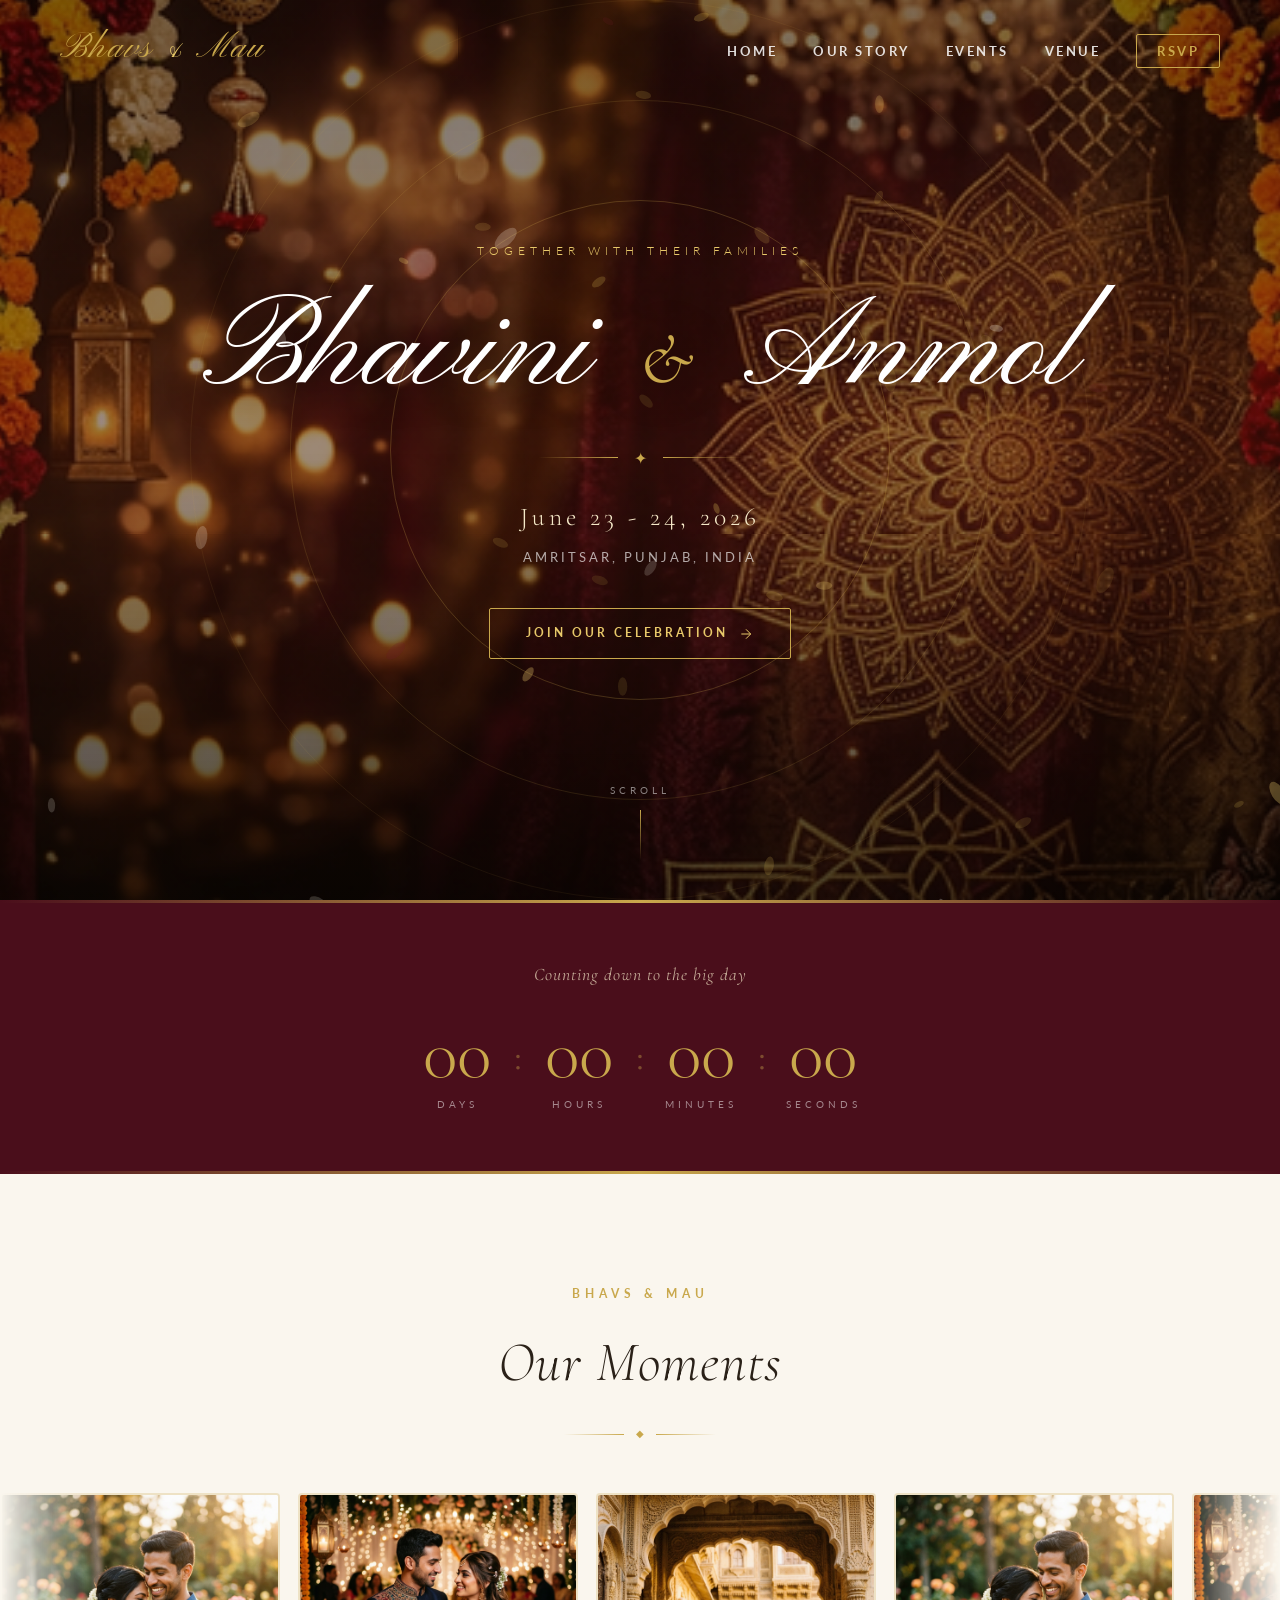
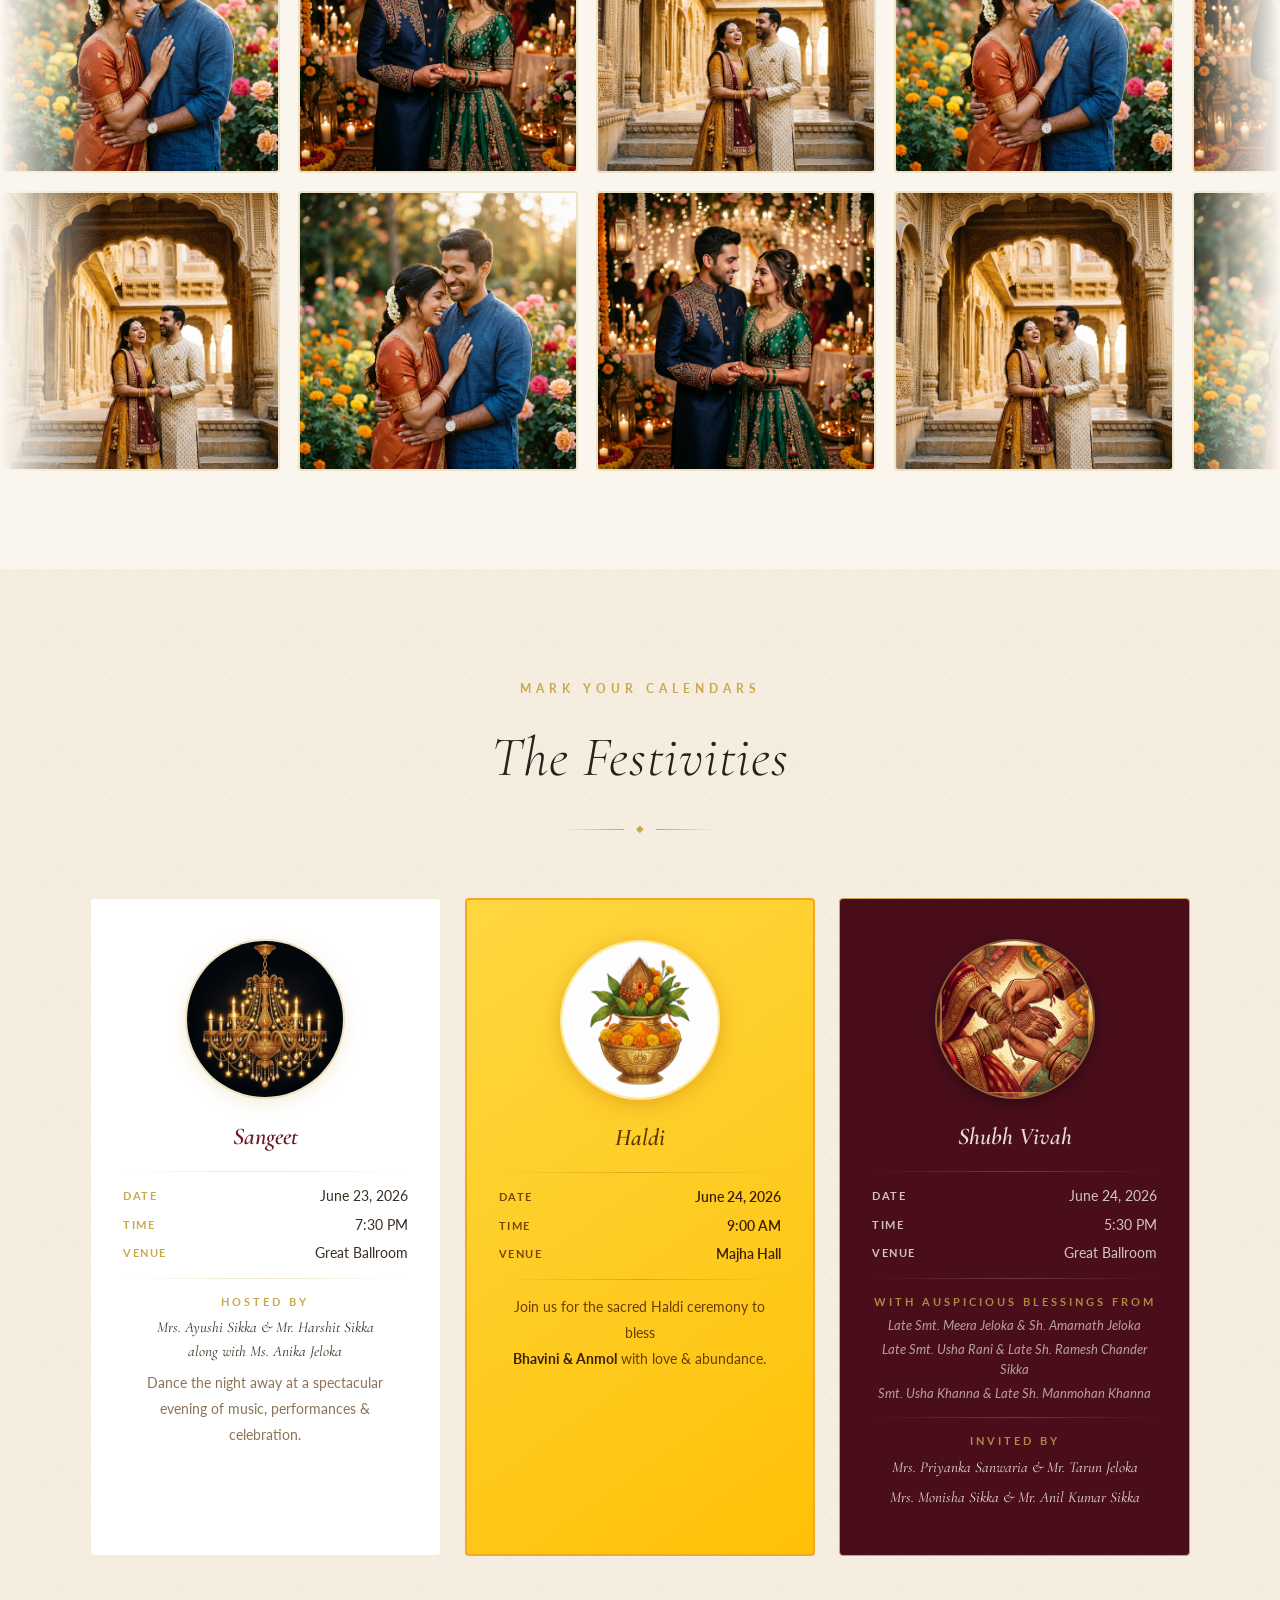
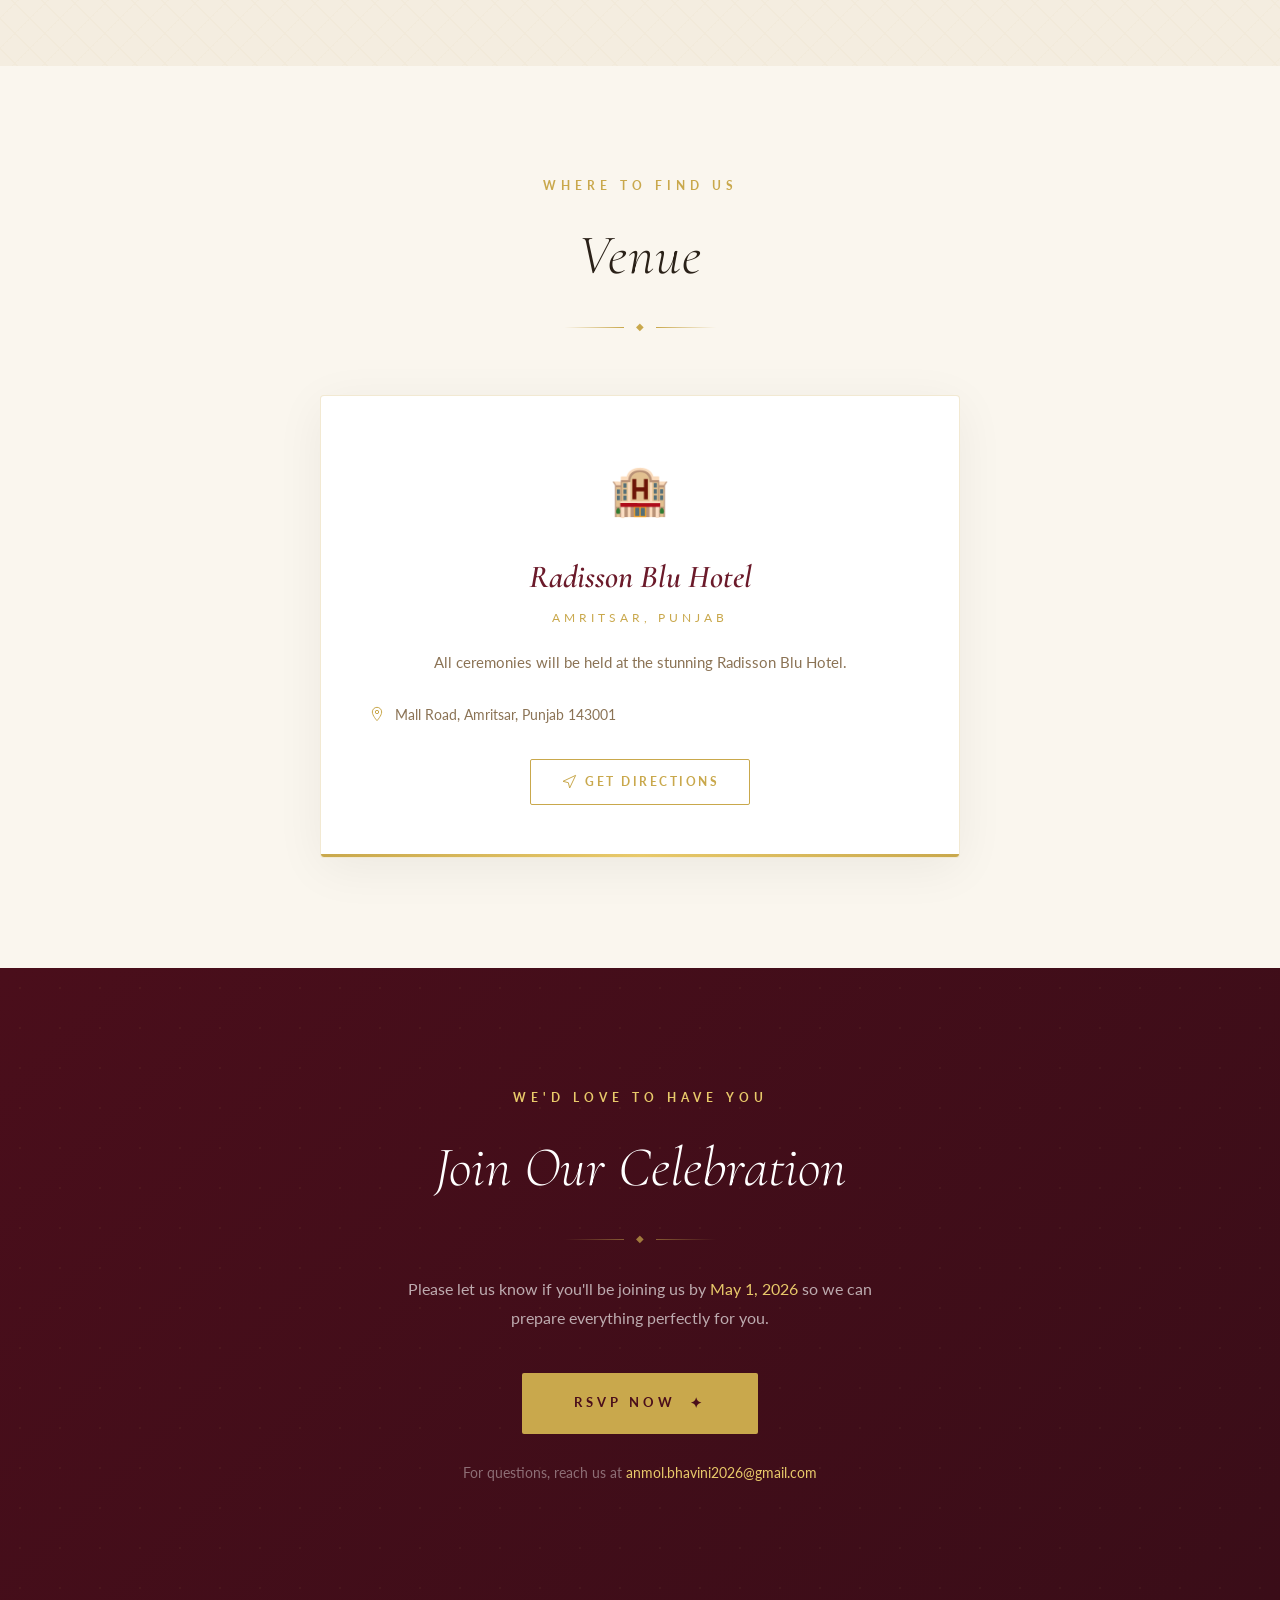
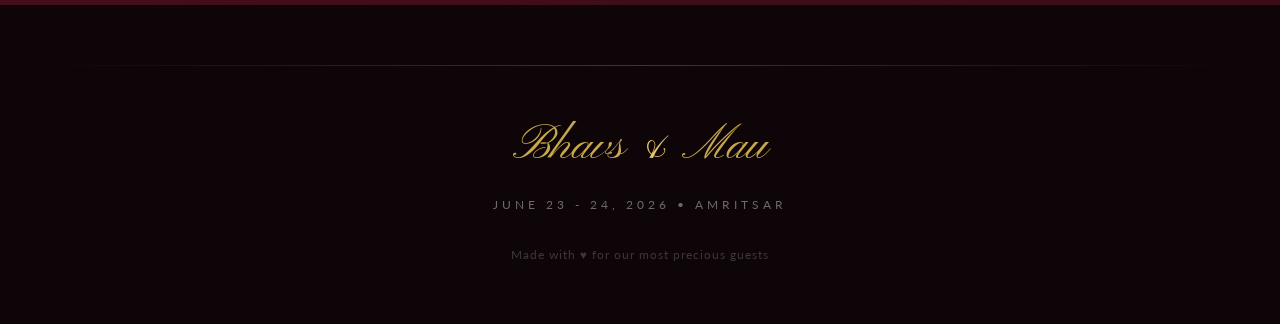
==== index.html @ f23612ed "first commit with festivities cards" ====
<!DOCTYPE html>
<html lang="en">
<head>
    <meta charset="UTF-8">
    <meta name="viewport" content="width=device-width, initial-scale=1.0">
    <title>Bhavini & Anmol — June 2026 | Wedding Invitation</title>
    <meta name="description" content="Join us in celebrating the wedding of Bhavini & Anmol on June 2324, 2026 at the Radisson Blu Hotel, Amritsar.">
    <link rel="preconnect" href="https://fonts.googleapis.com">
    <link rel="preconnect" href="https://fonts.gstatic.com" crossorigin>
    <link href="https://fonts.googleapis.com/css2?family=Cormorant+Garamond:ital,wght@0,300;0,400;0,600;1,300;1,400&family=Lato:wght@300;400;700&family=Pinyon+Script&display=swap" rel="stylesheet">
    <link rel="stylesheet" href="style.css">
</head>
<body>

    <!-- Floating Petals Canvas -->
    <canvas id="petals-canvas"></canvas>

    <!-- Navigation -->
    <nav class="navbar" id="navbar">
        <div class="nav-logo">Bhavs <span class="nav-ampersand">&</span> Mau</div>
        <ul class="nav-links">
            <li><a href="#home" class="nav-link">Home</a></li>
            <li><a href="#story" class="nav-link">Our Story</a></li>
            <li><a href="#events" class="nav-link">Events</a></li>
            <li><a href="#venue" class="nav-link">Venue</a></li>
            <li><a href="#rsvp" class="nav-link nav-rsvp">RSVP</a></li>
        </ul>
        <button class="hamburger" id="hamburger" aria-label="Menu">
            <span></span><span></span><span></span>
        </button>
    </nav>

    <!-- Hero Section -->
    <section id="home" class="hero">
        <div class="hero-parallax-bg" id="heroBg"></div>
        <div class="hero-overlay"></div>

        <!-- Floating Decorative Elements -->
        <div class="deco-ring deco-ring-1"></div>
        <div class="deco-ring deco-ring-2"></div>
        <div class="deco-ring deco-ring-3"></div>

        <div class="hero-content">
            <p class="hero-eyebrow scroll-reveal">Together with their families</p>
            <h1 class="hero-names">
                <span class="name-bride">Bhavini</span>
                <span class="hero-amp">&amp;</span>
                <span class="name-groom">Anmol</span>
            </h1>
            <div class="hero-divider">
                <span class="divider-line"></span>
                <span class="divider-icon">✦</span>
                <span class="divider-line"></span>
            </div>
            <p class="hero-date">June 23 - 24, 2026</p>
            <p class="hero-location">Amritsar, Punjab, India</p>
            <a href="#rsvp" class="hero-cta">
                <span>Join Our Celebration</span>
                <svg viewBox="0 0 24 24" fill="none" stroke="currentColor" stroke-width="1.5"><path d="M5 12h14M12 5l7 7-7 7"/></svg>
            </a>
        </div>

        <div class="hero-scroll-indicator">
            <span>Scroll</span>
            <div class="scroll-line"></div>
        </div>
    </section>

    <!-- Countdown Section -->
    <section id="countdown" class="countdown-section">
        <div class="countdown-container">
            <p class="countdown-label">Counting down to the big day</p>
            <div class="countdown-grid">
                <div class="countdown-item">
                    <span class="countdown-num" id="cd-days">—</span>
                    <span class="countdown-unit">Days</span>
                </div>
                <div class="countdown-sep">:</div>
                <div class="countdown-item">
                    <span class="countdown-num" id="cd-hours">—</span>
                    <span class="countdown-unit">Hours</span>
                </div>
                <div class="countdown-sep">:</div>
                <div class="countdown-item">
                    <span class="countdown-num" id="cd-mins">—</span>
                    <span class="countdown-unit">Minutes</span>
                </div>
                <div class="countdown-sep">:</div>
                <div class="countdown-item">
                    <span class="countdown-num" id="cd-secs">—</span>
                    <span class="countdown-unit">Seconds</span>
                </div>
            </div>
        </div>
    </section>

    <!-- Our Story Section — commented out
    <section id="story" class="story-section">
        ...
    </section>
    -->

    <!-- Photo Gallery Section -->
    <section id="gallery" class="gallery-section">
        <div class="section-header scroll-reveal">
            <p class="section-eyebrow">Bhavs & Mau</p>
            <h2 class="section-title">Our Moments</h2>
            <div class="title-ornament">
                <span class="ornament-line"></span>
                <span class="ornament-diamond">◆</span>
                <span class="ornament-line"></span>
            </div>
        </div>

        <!-- Row 1 — scrolls left -->
        <div class="gallery-strip gallery-strip--left">
            <div class="gallery-track" id="gallery-track-1">
                <div class="gallery-item"><img src="images/gallery/photo1.png" alt="Bhavini and Anmol"></div>
                <div class="gallery-item"><img src="images/gallery/photo2.png" alt="Bhavini and Anmol"></div>
                <div class="gallery-item"><img src="images/gallery/photo3.png" alt="Bhavini and Anmol"></div>
                <div class="gallery-item"><img src="images/gallery/photo1.png" alt="Bhavini and Anmol"></div>
                <div class="gallery-item"><img src="images/gallery/photo2.png" alt="Bhavini and Anmol"></div>
                <div class="gallery-item"><img src="images/gallery/photo3.png" alt="Bhavini and Anmol"></div>
                <!-- duplicated for seamless loop -->
                <div class="gallery-item"><img src="images/gallery/photo1.png" alt="Bhavini and Anmol"></div>
                <div class="gallery-item"><img src="images/gallery/photo2.png" alt="Bhavini and Anmol"></div>
                <div class="gallery-item"><img src="images/gallery/photo3.png" alt="Bhavini and Anmol"></div>
            </div>
        </div>

        <!-- Row 2 — scrolls right -->
        <div class="gallery-strip gallery-strip--right">
            <div class="gallery-track" id="gallery-track-2">
                <div class="gallery-item"><img src="images/gallery/photo3.png" alt="Bhavini and Anmol"></div>
                <div class="gallery-item"><img src="images/gallery/photo1.png" alt="Bhavini and Anmol"></div>
                <div class="gallery-item"><img src="images/gallery/photo2.png" alt="Bhavini and Anmol"></div>
                <div class="gallery-item"><img src="images/gallery/photo3.png" alt="Bhavini and Anmol"></div>
                <div class="gallery-item"><img src="images/gallery/photo1.png" alt="Bhavini and Anmol"></div>
                <div class="gallery-item"><img src="images/gallery/photo2.png" alt="Bhavini and Anmol"></div>
                <!-- duplicated for seamless loop -->
                <div class="gallery-item"><img src="images/gallery/photo3.png" alt="Bhavini and Anmol"></div>
                <div class="gallery-item"><img src="images/gallery/photo1.png" alt="Bhavini and Anmol"></div>
                <div class="gallery-item"><img src="images/gallery/photo2.png" alt="Bhavini and Anmol"></div>
            </div>
        </div>
    </section>

    <!-- Events Section -->
    <section id="events" class="events-section">
        <div class="events-bg-pattern"></div>
        <div class="section-header scroll-reveal">
            <p class="section-eyebrow">Mark Your Calendars</p>
            <h2 class="section-title">The Festivities</h2>
            <div class="title-ornament">
                <span class="ornament-line"></span>
                <span class="ornament-diamond">◆</span>
                <span class="ornament-line"></span>
            </div>
        </div>
        <div class="events-grid">

            <!-- Sangeet -->
            <div class="event-card scroll-reveal" style="--delay: 0s">
                <div class="event-card-header event-card-header--center">
                    <img src="images/icon_sangeet.png" alt="Sangeet" class="event-card-img-icon event-card-img-icon--lg">
                </div>
                <h3 class="event-card-title">Sangeet</h3>
                <div class="event-card-divider"></div>

                <div class="event-detail-row">
                    <span class="event-detail-label">Date</span>
                    <span class="event-detail-value">June 23, 2026</span>
                </div>
                <div class="event-detail-row">
                    <span class="event-detail-label">Time</span>
                    <span class="event-detail-value">7:30 PM</span>
                </div>
                <div class="event-detail-row">
                    <span class="event-detail-label">Venue</span>
                    <span class="event-detail-value">Great Ballroom</span>
                </div>
                <div class="event-card-divider"></div>
                <p class="event-card-host">Hosted by</p>
                <p class="event-card-host-names">Mrs. Ayushi Sikka & Mr. Harshit Sikka<br>along with Ms. Anika Jeloka</p>
                <p class="event-card-desc">Dance the night away at a spectacular evening of music, performances & celebration.</p>
            </div>

            <!-- Haldi -->
            <div class="event-card event-card--haldi scroll-reveal" style="--delay: 0.15s">
                <div class="event-card-header event-card-header--center">
                    <img src="images/icon_haldi.png" alt="Haldi" class="event-card-img-icon event-card-img-icon--lg">
                </div>
                <h3 class="event-card-title">Haldi</h3>
                <div class="event-card-divider"></div>

                <div class="event-detail-row">
                    <span class="event-detail-label">Date</span>
                    <span class="event-detail-value">June 24, 2026</span>
                </div>
                <div class="event-detail-row">
                    <span class="event-detail-label">Time</span>
                    <span class="event-detail-value">9:00 AM</span>
                </div>
                <div class="event-detail-row">
                    <span class="event-detail-label">Venue</span>
                    <span class="event-detail-value">Majha Hall</span>
                </div>
                <div class="event-card-divider"></div>
                <p class="event-card-desc">Join us for the sacred Haldi ceremony to bless<br><strong>Bhavini & Anmol</strong> with love & abundance.</p>
            </div>

            <!-- Shubh Vivah & Reception -->
            <div class="event-card event-card--featured scroll-reveal" style="--delay: 0.3s">
                <div class="event-card-header event-card-header--center">
                    <img src="images/icon_wedding.png" alt="Shubh Vivah" class="event-card-img-icon event-card-img-icon--lg">
                </div>
                <h3 class="event-card-title">Shubh Vivah</h3>
                <div class="event-card-divider event-card-divider--light"></div>

                <div class="event-detail-row event-detail-row--light">
                    <span class="event-detail-label">Date</span>
                    <span class="event-detail-value">June 24, 2026</span>
                </div>
                <div class="event-detail-row event-detail-row--light">
                    <span class="event-detail-label">Time</span>
                    <span class="event-detail-value">5:30 PM</span>
                </div>
                <div class="event-detail-row event-detail-row--light">
                    <span class="event-detail-label">Venue</span>
                    <span class="event-detail-value">Great Ballroom</span>
                </div>
                <div class="event-card-divider event-card-divider--light"></div>

                <p class="event-card-host event-card-host--light">With auspicious blessings from</p>
                <p class="event-card-blessing">Late Smt. Meera Jeloka & Sh. Amarnath Jeloka</p>
                <p class="event-card-blessing">Late Smt. Usha Rani & Late Sh. Ramesh Chander Sikka</p>
                <p class="event-card-blessing">Smt. Usha Khanna & Late Sh. Manmohan Khanna</p>
                <div class="event-card-divider event-card-divider--light"></div>
                <p class="event-card-host event-card-host--light">Invited by</p>
                <p class="event-card-host-names event-card-host-names--light">Mrs. Priyanka Sanwaria & Mr. Tarun Jeloka</p>
                <p class="event-card-host-names event-card-host-names--light">Mrs. Monisha Sikka & Mr. Anil Kumar Sikka</p>
            </div>

        </div>
    </section>

    <!-- Venue Section -->
    <section id="venue" class="venue-section">
        <div class="section-header scroll-reveal">
            <p class="section-eyebrow">Where to Find Us</p>
            <h2 class="section-title">Venue</h2>
            <div class="title-ornament">
                <span class="ornament-line"></span>
                <span class="ornament-diamond">◆</span>
                <span class="ornament-line"></span>
            </div>
        </div>
        <div class="venue-content scroll-reveal">
            <div class="venue-card">
                <div class="venue-card-icon">🏨</div>
                <h3>Radisson Blu Hotel</h3>
                <p class="venue-tagline">Amritsar, Punjab</p>
                <p class="venue-desc">All ceremonies will be held at the stunning Radisson Blu Hotel.</p>
                <div class="venue-details">
                    <div class="venue-detail">
                        <svg viewBox="0 0 24 24" fill="none" stroke="currentColor" stroke-width="1.5" width="16"><path d="M12 2C8.13 2 5 5.13 5 9c0 5.25 7 13 7 13s7-7.75 7-13c0-3.87-3.13-7-7-7z"/><circle cx="12" cy="9" r="2.5"/></svg>
                        Mall Road, Amritsar, Punjab 143001
                    </div>
                    <!-- <div class="venue-detail">
                        <svg viewBox="0 0 24 24" fill="none" stroke="currentColor" stroke-width="1.5" width="16"><path d="M3 9l9-7 9 7v11a2 2 0 01-2 2H5a2 2 0 01-2-2z"/><polyline points="9 22 9 12 15 12 15 22"/></svg>
                        
                    </div> -->
                </div>
                <a href="https://maps.google.com/?q=Radisson+Blu+Hotel+Amritsar" target="_blank" class="venue-map-btn">
                    <svg viewBox="0 0 24 24" fill="none" stroke="currentColor" stroke-width="1.5" width="16"><polygon points="3 11 22 2 13 21 11 13 3 11"/></svg>
                    Get Directions
                </a>
            </div>
        </div>
    </section>

    <!-- RSVP Section -->
    <section id="rsvp" class="rsvp-section">
        <div class="rsvp-bg-pattern"></div>
        <div class="rsvp-content scroll-reveal">
            <p class="section-eyebrow">We'd love to have you</p>
            <h2 class="rsvp-title">Join Our Celebration</h2>
            <div class="title-ornament">
                <span class="ornament-line ornament-line--light"></span>
                <span class="ornament-diamond ornament-diamond--light">◆</span>
                <span class="ornament-line ornament-line--light"></span>
            </div>
            <p class="rsvp-subtitle">Please let us know if you'll be joining us by <strong>May 1, 2026</strong> so we can prepare everything perfectly for you.</p>
            <a href="#" class="rsvp-btn" id="rsvp-btn">
                <span class="rsvp-btn-text">RSVP Now</span>
                <span class="rsvp-btn-icon">✦</span>
            </a>
            <p class="rsvp-note">For questions, reach us at <a href="mailto:anmol.bhavini2026@gmail.com">anmol.bhavini2026@gmail.com</a></p>
        </div>
    </section>

    <!-- Footer -->
    <footer class="footer">
        <div class="footer-logo">Bhavs <span class="footer-amp">&</span> Mau</div>
        <p class="footer-date">June 23 - 24, 2026 • Amritsar</p>
        <p class="footer-quote"></p>
        <p class="footer-copy">Made with ♥ for our most precious guests</p>
    </footer>

    <script src="script.js"></script>
</body>
</html>
---- style.css ----
/* ============================================================
   WEDDING WEBSITE — Anmol & Bhavini
   Design System & Animations
   ============================================================ */

/* ---------- CSS Variables ---------- */
:root {
    --gold: #C9A84C;
    --gold-light: #E8C96A;
    --gold-pale: #f5e9c8;
    --burgundy: #6B1A2A;
    --burgundy-deep: #4A0E1B;
    --cream: #FAF6EE;
    --ivory: #F4EDE0;
    --charcoal: #2A2118;
    --text-dark: #3A2E22;
    --text-muted: #8B7355;
    --white: #FFFFFF;

    --font-display: 'Pinyon Script', cursive;
    --font-serif: 'Cormorant Garamond', Georgia, serif;
    --font-sans: 'Lato', sans-serif;

    --ease-smooth: cubic-bezier(0.4, 0, 0.2, 1);
    --ease-bounce: cubic-bezier(0.34, 1.56, 0.64, 1);
}

/* ---------- Reset & Base ---------- */
*, *::before, *::after { box-sizing: border-box; margin: 0; padding: 0; }

html {
    scroll-behavior: smooth;
    overflow-x: hidden;
}

body {
    font-family: var(--font-sans);
    background: var(--cream);
    color: var(--text-dark);
    line-height: 1.7;
    overflow-x: hidden;
}

/* ---------- Petals Canvas ---------- */
#petals-canvas {
    position: fixed;
    top: 0; left: 0;
    width: 100%; height: 100%;
    pointer-events: none;
    z-index: 1;
    opacity: 0.6;
}

/* ---------- Navbar ---------- */
.navbar {
    position: fixed;
    top: 0; left: 0; right: 0;
    z-index: 1000;
    display: flex;
    align-items: center;
    justify-content: space-between;
    padding: 20px 60px;
    transition: all 0.4s var(--ease-smooth);
}

.navbar.scrolled {
    background: rgba(26, 15, 8, 0.92);
    backdrop-filter: blur(20px);
    -webkit-backdrop-filter: blur(20px);
    padding: 14px 60px;
    box-shadow: 0 4px 30px rgba(0,0,0,0.3);
}

.nav-logo {
    font-family: var(--font-display);
    font-size: 2.2rem;
    color: var(--gold);
    letter-spacing: 2px;
    user-select: none;
}

.nav-ampersand {
    color: var(--gold-light);
    font-size: 1.8rem;
}

.nav-links {
    list-style: none;
    display: flex;
    gap: 36px;
}

.nav-link {
    font-family: var(--font-sans);
    font-size: 0.8rem;
    font-weight: 700;
    letter-spacing: 2.5px;
    text-transform: uppercase;
    color: rgba(255,255,255,0.85);
    text-decoration: none;
    position: relative;
    transition: color 0.3s;
}

.nav-link::after {
    content: '';
    position: absolute;
    bottom: -4px; left: 0;
    width: 0; height: 1px;
    background: var(--gold);
    transition: width 0.35s var(--ease-smooth);
}

.nav-link:hover { color: var(--gold-light); }
.nav-link:hover::after { width: 100%; }

.nav-rsvp {
    color: var(--gold) !important;
    border: 1px solid var(--gold);
    padding: 8px 20px;
    border-radius: 2px;
    transition: all 0.3s !important;
}

.nav-rsvp::after { display: none; }
.nav-rsvp:hover {
    background: var(--gold) !important;
    color: var(--burgundy-deep) !important;
}

.hamburger {
    display: none;
    flex-direction: column;
    gap: 5px;
    background: none;
    border: none;
    cursor: pointer;
    padding: 4px;
}

.hamburger span {
    display: block;
    width: 24px; height: 2px;
    background: var(--gold);
    transition: all 0.3s;
}

/* ---------- Hero ---------- */
.hero {
    position: relative;
    height: 100vh;
    min-height: 700px;
    display: flex;
    align-items: center;
    justify-content: center;
    overflow: hidden;
}

.hero-parallax-bg {
    position: absolute;
    inset: -20%;
    background: url('images/hero-bg.png') center center / cover no-repeat;
    will-change: transform;
    transition: transform 0.05s linear;
}

.hero-overlay {
    position: absolute;
    inset: 0;
    background: linear-gradient(
        to bottom,
        rgba(20, 8, 4, 0.55) 0%,
        rgba(60, 20, 10, 0.5) 50%,
        rgba(10, 5, 2, 0.75) 100%
    );
}

/* Decorative floating rings */
.deco-ring {
    position: absolute;
    border-radius: 50%;
    border: 1px solid rgba(201, 168, 76, 0.25);
    animation: ringPulse 6s ease-in-out infinite;
    pointer-events: none;
}

.deco-ring-1 {
    width: 500px; height: 500px;
    top: 50%; left: 50%;
    transform: translate(-50%, -50%);
    animation-delay: 0s;
}
.deco-ring-2 {
    width: 700px; height: 700px;
    top: 50%; left: 50%;
    transform: translate(-50%, -50%);
    border-color: rgba(201, 168, 76, 0.15);
    animation-delay: 1s;
}
.deco-ring-3 {
    width: 900px; height: 900px;
    top: 50%; left: 50%;
    transform: translate(-50%, -50%);
    border-color: rgba(201, 168, 76, 0.08);
    animation-delay: 2s;
}

@keyframes ringPulse {
    0%, 100% { opacity: 0.6; transform: translate(-50%, -50%) scale(1); }
    50% { opacity: 1; transform: translate(-50%, -50%) scale(1.04); }
}

.hero-content {
    position: relative;
    z-index: 2;
    text-align: center;
    color: var(--white);
    padding: 20px;
}

.hero-eyebrow {
    font-family: var(--font-sans);
    font-size: 0.75rem;
    font-weight: 300;
    letter-spacing: 5px;
    text-transform: uppercase;
    color: var(--gold-light);
    margin-bottom: 24px;
    opacity: 0;
    transform: translateY(20px);
    animation: fadeUp 0.9s var(--ease-smooth) 0.3s forwards;
}

.hero-names {
    font-family: var(--font-display);
    font-size: clamp(4rem, 10vw, 9rem);
    font-weight: 400;
    line-height: 1.05;
    color: var(--white);
    text-shadow: 0 2px 40px rgba(0,0,0,0.6);
    opacity: 0;
    transform: translateY(30px);
    animation: fadeUp 1s var(--ease-smooth) 0.5s forwards;
}

.name-groom, .name-bride {
    display: inline-block;
}

.hero-amp {
    font-family: var(--font-serif);
    font-style: italic;
    color: var(--gold);
    font-size: 0.55em;
    vertical-align: middle;
    padding: 0 20px;
}

.hero-divider {
    display: flex;
    align-items: center;
    justify-content: center;
    gap: 16px;
    margin: 24px auto;
    opacity: 0;
    animation: fadeIn 1s var(--ease-smooth) 0.9s forwards;
}

.divider-line {
    width: 80px; height: 1px;
    background: linear-gradient(to right, transparent, var(--gold));
}
.divider-line:last-child {
    background: linear-gradient(to left, transparent, var(--gold));
}
.divider-icon {
    color: var(--gold);
    font-size: 1rem;
    animation: spin 20s linear infinite;
    display: inline-block;
}

@keyframes spin { to { transform: rotate(360deg); } }

.hero-date {
    font-family: var(--font-serif);
    font-size: clamp(1.1rem, 3vw, 1.6rem);
    font-weight: 300;
    letter-spacing: 4px;
    color: var(--gold-pale);
    opacity: 0;
    animation: fadeUp 1s var(--ease-smooth) 1.1s forwards;
}

.hero-location {
    font-size: 0.8rem;
    letter-spacing: 3px;
    text-transform: uppercase;
    color: rgba(255,255,255,0.65);
    margin-top: 8px;
    opacity: 0;
    animation: fadeUp 1s var(--ease-smooth) 1.3s forwards;
}

.hero-cta {
    display: inline-flex;
    align-items: center;
    gap: 10px;
    margin-top: 40px;
    padding: 14px 36px;
    border: 1px solid var(--gold);
    color: var(--gold-light);
    text-decoration: none;
    font-family: var(--font-sans);
    font-size: 0.75rem;
    font-weight: 700;
    letter-spacing: 3px;
    text-transform: uppercase;
    border-radius: 2px;
    transition: all 0.4s var(--ease-smooth);
    opacity: 0;
    animation: fadeUp 1s var(--ease-smooth) 1.5s forwards;
    position: relative;
    overflow: hidden;
}

.hero-cta::before {
    content: '';
    position: absolute;
    inset: 0;
    background: var(--gold);
    transform: translateX(-101%);
    transition: transform 0.4s var(--ease-smooth);
    z-index: -1;
}

.hero-cta:hover { color: var(--burgundy-deep); }
.hero-cta:hover::before { transform: translateX(0); }
.hero-cta svg { width: 16px; transition: transform 0.3s; }
.hero-cta:hover svg { transform: translateX(4px); }

.hero-scroll-indicator {
    position: absolute;
    bottom: 40px; left: 50%;
    transform: translateX(-50%);
    z-index: 2;
    display: flex;
    flex-direction: column;
    align-items: center;
    gap: 10px;
    opacity: 0;
    animation: fadeIn 1s ease 2s forwards;
}

.hero-scroll-indicator span {
    font-size: 0.65rem;
    letter-spacing: 4px;
    text-transform: uppercase;
    color: rgba(255,255,255,0.5);
}

.scroll-line {
    width: 1px; height: 50px;
    background: linear-gradient(to bottom, var(--gold), transparent);
    animation: scrollPulse 2s ease-in-out infinite;
}

@keyframes scrollPulse {
    0% { transform: scaleY(0); transform-origin: top; opacity: 1; }
    100% { transform: scaleY(1); transform-origin: top; opacity: 0; }
}

/* ---------- Countdown ---------- */
.countdown-section {
    background: var(--burgundy-deep);
    padding: 60px 20px;
    text-align: center;
    position: relative;
    z-index: 2;
}

.countdown-section::before,
.countdown-section::after {
    content: '';
    position: absolute;
    left: 0; right: 0;
    height: 3px;
    background: linear-gradient(to right, transparent, var(--gold), transparent);
}
.countdown-section::before { top: 0; }
.countdown-section::after { bottom: 0; }

.countdown-label {
    font-family: var(--font-serif);
    font-style: italic;
    font-size: 1.1rem;
    color: var(--gold-pale);
    opacity: 0.7;
    margin-bottom: 28px;
    letter-spacing: 1px;
}

.countdown-grid {
    display: flex;
    align-items: center;
    justify-content: center;
    gap: 12px;
    flex-wrap: wrap;
}

.countdown-item {
    display: flex;
    flex-direction: column;
    align-items: center;
    min-width: 90px;
}

.countdown-num {
    font-family: var(--font-serif);
    font-size: clamp(2.5rem, 6vw, 4.5rem);
    font-weight: 300;
    color: var(--gold);
    line-height: 1;
    display: block;
    transition: all 0.3s;
}

.countdown-unit {
    font-size: 0.65rem;
    letter-spacing: 4px;
    text-transform: uppercase;
    color: rgba(255,255,255,0.5);
    margin-top: 6px;
}

.countdown-sep {
    font-family: var(--font-serif);
    font-size: 2.5rem;
    color: var(--gold);
    opacity: 0.4;
    margin-bottom: 20px;
    animation: sepBlink 1.5s ease-in-out infinite;
}

@keyframes sepBlink { 0%, 100% { opacity: 0.4; } 50% { opacity: 0.1; } }

/* ---------- Section Shared Styles ---------- */
.section-header {
    text-align: center;
    margin-bottom: 60px;
}

.section-eyebrow {
    font-size: 0.72rem;
    font-weight: 700;
    letter-spacing: 5px;
    text-transform: uppercase;
    color: var(--gold);
    margin-bottom: 12px;
}

.section-title {
    font-family: var(--font-serif);
    font-size: clamp(2rem, 5vw, 3.5rem);
    font-weight: 300;
    color: var(--charcoal);
    letter-spacing: 1px;
    font-style: italic;
}

.title-ornament {
    display: flex;
    align-items: center;
    justify-content: center;
    gap: 12px;
    margin-top: 16px;
}

.ornament-line {
    width: 60px; height: 1px;
    background: linear-gradient(to right, transparent, var(--gold));
}
.ornament-line:last-child {
    background: linear-gradient(to left, transparent, var(--gold));
}
.ornament-diamond {
    color: var(--gold);
    font-size: 0.6rem;
}
.ornament-line--light { background: linear-gradient(to right, transparent, rgba(201,168,76,0.5)) !important; }
.ornament-line--light:last-child { background: linear-gradient(to left, transparent, rgba(201,168,76,0.5)) !important; }
.ornament-diamond--light { color: rgba(201,168,76,0.7); }

/* ---------- Story Section ---------- */
.story-section {
    padding: 110px 40px;
    background: var(--cream);
    position: relative;
    z-index: 2;
}

.story-timeline {
    max-width: 700px;
    margin: 0 auto;
    display: flex;
    flex-direction: column;
    align-items: center;
}

.story-step {
    display: flex;
    align-items: flex-start;
    gap: 28px;
    width: 100%;
    position: relative;
}

.story-step:nth-child(odd) { flex-direction: row; }
.story-step:nth-child(even) { flex-direction: row-reverse; text-align: right; }

.story-icon {
    flex-shrink: 0;
    width: 72px; height: 72px;
    background: var(--ivory);
    border: 2px solid var(--gold);
    border-radius: 50%;
    display: flex;
    align-items: center;
    justify-content: center;
    font-size: 1.8rem;
    box-shadow: 0 4px 20px rgba(201,168,76,0.2);
    transition: transform 0.4s var(--ease-bounce), box-shadow 0.4s;
}

.story-step:hover .story-icon {
    transform: scale(1.1) rotate(-5deg);
    box-shadow: 0 8px 30px rgba(201,168,76,0.35);
}

.story-text h3 {
    font-family: var(--font-serif);
    font-size: 1.5rem;
    font-weight: 600;
    color: var(--burgundy);
    margin-bottom: 8px;
    font-style: italic;
}

.story-text p {
    font-size: 0.95rem;
    color: var(--text-muted);
    line-height: 1.8;
}

.story-connector {
    width: 1px;
    height: 60px;
    background: linear-gradient(to bottom, var(--gold), transparent);
    margin: 16px 0;
}

/* ---------- Events Section ---------- */
.events-section {
    padding: 110px 40px;
    background: var(--ivory);
    position: relative;
    z-index: 2;
    overflow: hidden;
}

.events-bg-pattern {
    position: absolute;
    inset: 0;
    opacity: 0.03;
    background-image:
        repeating-linear-gradient(45deg, var(--gold) 0, var(--gold) 1px, transparent 0, transparent 50%),
        repeating-linear-gradient(-45deg, var(--gold) 0, var(--gold) 1px, transparent 0, transparent 50%);
    background-size: 30px 30px;
    pointer-events: none;
}

.events-grid {
    display: grid;
    grid-template-columns: repeat(auto-fit, minmax(280px, 1fr));
    gap: 24px;
    max-width: 1100px;
    margin: 0 auto;
}

.event-card {
    background: var(--white);
    border: 1px solid rgba(201,168,76,0.2);
    border-radius: 4px;
    padding: 40px 32px;
    text-align: center;
    transition: all 0.4s var(--ease-smooth);
    position: relative;
    overflow: hidden;
    animation-delay: var(--delay);
}

.event-card::before {
    content: '';
    position: absolute;
    top: 0; left: 0; right: 0;
    height: 3px;
    background: linear-gradient(to right, var(--gold), var(--gold-light));
    transform: scaleX(0);
    transform-origin: left;
    transition: transform 0.4s var(--ease-smooth);
}

.event-card:hover {
    transform: translateY(-8px);
    box-shadow: 0 20px 50px rgba(107, 26, 42, 0.12);
    border-color: rgba(201,168,76,0.4);
}

.event-card:hover::before { transform: scaleX(1); }

.event-card--featured {
    background: var(--burgundy-deep);
    border-color: var(--gold);
}
.event-card--featured h3,
.event-card--featured .event-card-desc,
.event-card--featured .event-card-time { color: rgba(255,255,255,0.85) !important; }
.event-card--featured .event-card-date { color: var(--gold-light) !important; }
.event-card--featured::before { background: linear-gradient(to right, var(--gold-light), var(--gold)); }

.event-card-icon {
    font-size: 2.5rem;
    margin-bottom: 16px;
    display: block;
    transition: transform 0.4s var(--ease-bounce);
}
.event-card:hover .event-card-icon { transform: scale(1.2) rotate(10deg); }

.event-card-date {
    font-size: 0.72rem;
    font-weight: 700;
    letter-spacing: 4px;
    text-transform: uppercase;
    color: var(--gold);
    margin-bottom: 12px;
}

.event-card-title {
    font-family: var(--font-serif);
    font-size: 1.5rem;
    font-weight: 600;
    font-style: italic;
    color: var(--burgundy);
    margin-bottom: 14px;
}

.event-card-desc {
    font-size: 0.9rem;
    color: var(--text-muted);
    line-height: 1.8;
    margin-bottom: 20px;
}

/* Rich event card elements */
.event-card-img-icon {
    width: 72px;
    height: 72px;
    border-radius: 50%;
    object-fit: cover;
    object-position: center;
    border: 2px solid rgba(201, 168, 76, 0.35);
    box-shadow: 0 4px 18px rgba(201, 168, 76, 0.2);
    transition: transform 0.4s var(--ease-bounce), box-shadow 0.4s;
    flex-shrink: 0;
}

.event-card-img-icon--lg {
    width: 160px;
    height: 160px;
}



.event-card:hover .event-card-img-icon {
    transform: scale(1.1) rotate(-4deg);
    box-shadow: 0 8px 30px rgba(201, 168, 76, 0.35);
}

.event-card--featured .event-card-img-icon {
    border-color: rgba(201, 168, 76, 0.55);
    box-shadow: 0 4px 18px rgba(0, 0, 0, 0.4);
}

.event-card-header {
    display: flex;
    align-items: center;
    justify-content: space-between;
    margin-bottom: 12px;
}

.event-card-header--center {
    display: flex;
    justify-content: center;
    align-items: center;
    margin-bottom: 18px;
}

.event-card-badge {
    font-size: 0.65rem;
    font-weight: 700;
    letter-spacing: 3px;
    text-transform: uppercase;
    color: var(--burgundy);
    background: var(--gold-pale);
    border: 1px solid rgba(201,168,76,0.35);
    padding: 4px 12px;
    border-radius: 20px;
}

.event-card-badge--gold {
    background: var(--gold);
    color: var(--burgundy-deep);
    border-color: var(--gold-light);
}

.event-card-divider {
    height: 1px;
    background: linear-gradient(to right, transparent, rgba(201,168,76,0.3), transparent);
    margin: 14px 0;
}

.event-card-divider--light {
    background: linear-gradient(to right, transparent, rgba(255,255,255,0.18), transparent);
}

.event-detail-row {
    display: flex;
    justify-content: space-between;
    align-items: flex-start;
    gap: 12px;
    margin-bottom: 8px;
    font-size: 0.85rem;
}

.event-detail-row--light .event-detail-label,
.event-detail-row--light .event-detail-value {
    color: rgba(255,255,255,0.75) !important;
}

.event-detail-label {
    font-weight: 700;
    letter-spacing: 1.5px;
    text-transform: uppercase;
    font-size: 0.68rem;
    color: var(--gold);
    flex-shrink: 0;
    padding-top: 1px;
}

.event-detail-value {
    color: var(--text-dark);
    text-align: right;
    line-height: 1.5;
}

.event-card-host {
    font-size: 0.68rem;
    font-weight: 700;
    letter-spacing: 3px;
    text-transform: uppercase;
    color: var(--gold);
    margin-bottom: 4px;
    margin-top: 4px;
}

.event-card-host--light { color: rgba(201,168,76,0.8); }

.event-card-host-names {
    font-family: var(--font-serif);
    font-style: italic;
    font-size: 0.95rem;
    color: var(--text-dark);
    line-height: 1.6;
    margin-bottom: 6px;
}

.event-card-host-names--light { color: rgba(255,255,255,0.85); }

.event-card-blessing {
    font-size: 0.8rem;
    color: rgba(255,255,255,0.6);
    line-height: 1.6;
    margin-bottom: 3px;
    font-style: italic;
}

/* Haldi warm variant */
.event-card--haldi {
    background: linear-gradient(145deg, #FFD740, #FFC107);
    border-color: #F5A623;
    border-width: 2px;
}

.event-card--haldi::before {
    background: linear-gradient(to right, #FF8F00, #FFD740);
}

.event-card--haldi .event-card-title { color: #5D3400; }
.event-card--haldi .event-card-desc { color: #6B3D00; }
.event-card--haldi .event-card-desc strong { color: #3E2000; }

.event-card--haldi .event-card-badge {
    background: rgba(255,255,255,0.35);
    border-color: rgba(180, 100, 0, 0.3);
    color: #5D3400;
}

.event-card--haldi .event-detail-label { color: #7A4500; }
.event-card--haldi .event-detail-value { color: #3E2000; font-weight: 600; }
.event-card--haldi .event-card-host { color: #7A4500; }
.event-card--haldi .event-card-divider {
    background: linear-gradient(to right, transparent, rgba(120, 60, 0, 0.25), transparent);
}
.event-card--haldi .event-card-img-icon {
    border-color: rgba(255,255,255,0.5);
    box-shadow: 0 4px 20px rgba(180, 100, 0, 0.35);
}

.event-card-time {
    display: inline-flex;
    align-items: center;
    gap: 6px;
    font-size: 0.75rem;
    letter-spacing: 1px;
    color: var(--text-muted);
    background: var(--ivory);
    padding: 6px 14px;
    border-radius: 20px;
    border: 1px solid rgba(201,168,76,0.2);
}

/* ---------- Venue Section ---------- */
.venue-section {
    padding: 110px 40px;
    background: var(--cream);
    position: relative;
    z-index: 2;
}

.venue-content {
    max-width: 640px;
    margin: 0 auto;
}

.venue-card {
    background: var(--white);
    border: 1px solid rgba(201,168,76,0.25);
    border-radius: 4px;
    padding: 52px 48px;
    text-align: center;
    box-shadow: 0 10px 50px rgba(0,0,0,0.06);
    position: relative;
    overflow: hidden;
    transition: box-shadow 0.4s;
}

.venue-card::after {
    content: '';
    position: absolute;
    bottom: 0; left: 0; right: 0;
    height: 3px;
    background: linear-gradient(to right, var(--gold), var(--gold-light), var(--gold));
}

.venue-card:hover {
    box-shadow: 0 20px 60px rgba(107, 26, 42, 0.1);
}

.venue-card-icon {
    font-size: 3rem;
    margin-bottom: 20px;
    display: block;
}

.venue-card h3 {
    font-family: var(--font-serif);
    font-size: 2rem;
    font-weight: 600;
    font-style: italic;
    color: var(--burgundy);
    margin-bottom: 4px;
}

.venue-tagline {
    font-size: 0.75rem;
    letter-spacing: 4px;
    text-transform: uppercase;
    color: var(--gold);
    margin-bottom: 20px;
}

.venue-desc {
    font-size: 0.95rem;
    color: var(--text-muted);
    line-height: 1.8;
    margin-bottom: 28px;
}

.venue-details {
    display: flex;
    flex-direction: column;
    gap: 12px;
    margin-bottom: 32px;
    text-align: left;
}

.venue-detail {
    display: flex;
    align-items: flex-start;
    gap: 10px;
    font-size: 0.85rem;
    color: var(--text-muted);
}

.venue-detail svg {
    flex-shrink: 0;
    color: var(--gold);
    margin-top: 2px;
}

.venue-map-btn {
    display: inline-flex;
    align-items: center;
    gap: 8px;
    padding: 12px 30px;
    background: transparent;
    border: 1.5px solid var(--gold);
    color: var(--gold);
    text-decoration: none;
    font-size: 0.75rem;
    font-weight: 700;
    letter-spacing: 2.5px;
    text-transform: uppercase;
    border-radius: 2px;
    transition: all 0.3s var(--ease-smooth);
}

.venue-map-btn:hover {
    background: var(--gold);
    color: var(--burgundy-deep);
}

/* ---------- RSVP Section ---------- */
.rsvp-section {
    background: linear-gradient(135deg, var(--burgundy-deep) 0%, #3A0D18 100%);
    padding: 120px 40px;
    text-align: center;
    position: relative;
    z-index: 2;
    overflow: hidden;
}

.rsvp-bg-pattern {
    position: absolute;
    inset: 0;
    background-image: radial-gradient(circle, rgba(201,168,76,0.06) 1px, transparent 1px);
    background-size: 40px 40px;
    pointer-events: none;
}

.rsvp-content { position: relative; z-index: 1; }

.rsvp-section .section-eyebrow { color: var(--gold-light); }

.rsvp-title {
    font-family: var(--font-serif);
    font-size: clamp(2rem, 5vw, 3.5rem);
    font-weight: 300;
    font-style: italic;
    color: var(--white);
    margin-bottom: 0;
}

.rsvp-subtitle {
    font-size: 1rem;
    color: rgba(255,255,255,0.65);
    max-width: 480px;
    margin: 28px auto 40px;
    line-height: 1.8;
}

.rsvp-subtitle strong { color: var(--gold-light); font-weight: 400; }

.rsvp-btn {
    display: inline-flex;
    align-items: center;
    gap: 14px;
    padding: 18px 52px;
    background: var(--gold);
    color: var(--burgundy-deep);
    text-decoration: none;
    font-family: var(--font-sans);
    font-size: 0.8rem;
    font-weight: 700;
    letter-spacing: 4px;
    text-transform: uppercase;
    border-radius: 2px;
    transition: all 0.4s var(--ease-smooth);
    position: relative;
    overflow: hidden;
}

.rsvp-btn::before {
    content: '';
    position: absolute;
    inset: 0;
    background: var(--gold-light);
    transform: scaleX(0);
    transform-origin: right;
    transition: transform 0.4s var(--ease-smooth);
}

.rsvp-btn:hover { box-shadow: 0 8px 30px rgba(201,168,76,0.4); }
.rsvp-btn:hover::before { transform: scaleX(1); }
.rsvp-btn-text, .rsvp-btn-icon { position: relative; z-index: 1; }
.rsvp-btn-icon { font-size: 0.9rem; animation: spin 6s linear infinite; display: inline-block; }

.rsvp-note {
    margin-top: 28px;
    font-size: 0.85rem;
    color: rgba(255,255,255,0.4);
}

.rsvp-note a {
    color: var(--gold-light);
    text-decoration: none;
    transition: color 0.3s;
}
.rsvp-note a:hover { color: var(--white); }

/* ---------- Footer ---------- */
.footer {
    background: #0E0508;
    padding: 60px 40px;
    text-align: center;
    position: relative;
    z-index: 2;
}

.footer::before {
    content: '';
    display: block;
    height: 1px;
    background: linear-gradient(to right, transparent, rgba(201,168,76,0.3), transparent);
    margin-bottom: 40px;
}

.footer-logo {
    font-family: var(--font-display);
    font-size: 3rem;
    color: var(--gold);
    margin-bottom: 8px;
}

.footer-amp { color: var(--gold-light); }

.footer-date {
    font-size: 0.72rem;
    letter-spacing: 4px;
    text-transform: uppercase;
    color: rgba(255,255,255,0.4);
    margin-bottom: 16px;
}

.footer-quote {
    font-family: var(--font-serif);
    font-style: italic;
    font-size: 1.1rem;
    color: rgba(255,255,255,0.25);
    margin-bottom: 30px;
}

.footer-copy {
    font-size: 0.72rem;
    color: rgba(255,255,255,0.2);
    letter-spacing: 1px;
}

/* ---------- Gallery Section ---------- */
.gallery-section {
    padding: 110px 0 80px;
    background: var(--cream);
    position: relative;
    z-index: 2;
    overflow: hidden;
}

.gallery-section .section-header {
    padding: 0 40px;
    margin-bottom: 50px;
}

.gallery-strip {
    width: 100%;
    overflow: hidden;
    margin-bottom: 18px;
    /* Fade edges for a premium look */
    -webkit-mask-image: linear-gradient(
        to right,
        transparent 0%,
        black 8%,
        black 92%,
        transparent 100%
    );
    mask-image: linear-gradient(
        to right,
        transparent 0%,
        black 8%,
        black 92%,
        transparent 100%
    );
}

.gallery-track {
    display: flex;
    gap: 18px;
    width: max-content;
    will-change: transform;
}

/* CSS animation for the two rows */
.gallery-strip--left .gallery-track {
    animation: scrollLeft 28s linear infinite;
}

.gallery-strip--right .gallery-track {
    animation: scrollRight 32s linear infinite;
}

/* Pause on hover */
.gallery-strip:hover .gallery-track {
    animation-play-state: paused;
}

@keyframes scrollLeft {
    0%   { transform: translateX(0); }
    100% { transform: translateX(-33.333%); }
}

@keyframes scrollRight {
    0%   { transform: translateX(-33.333%); }
    100% { transform: translateX(0); }
}

.gallery-item {
    flex-shrink: 0;
    width: 280px;
    height: 280px;
    border-radius: 4px;
    overflow: hidden;
    border: 2px solid rgba(201, 168, 76, 0.25);
    transition: border-color 0.4s, transform 0.4s var(--ease-smooth), box-shadow 0.4s;
    position: relative;
}

.gallery-item::after {
    content: '';
    position: absolute;
    inset: 0;
    background: linear-gradient(
        to bottom,
        transparent 60%,
        rgba(74, 14, 27, 0.35) 100%
    );
    opacity: 0;
    transition: opacity 0.4s;
}

.gallery-item:hover {
    border-color: var(--gold);
    transform: scale(1.04);
    box-shadow: 0 12px 40px rgba(201, 168, 76, 0.25);
}

.gallery-item:hover::after { opacity: 1; }

.gallery-item img {
    width: 100%;
    height: 100%;
    object-fit: cover;
    display: block;
    transition: transform 0.6s var(--ease-smooth);
}

.gallery-item:hover img { transform: scale(1.08); }

/* ---------- Scroll Reveal Animations ---------- */
.scroll-reveal,
.scroll-reveal-left,
.scroll-reveal-right {
    opacity: 0;
    transition: opacity 0.8s var(--ease-smooth), transform 0.8s var(--ease-smooth);
}

.scroll-reveal { transform: translateY(40px); }
.scroll-reveal-left { transform: translateX(-50px); }
.scroll-reveal-right { transform: translateX(50px); }

.scroll-reveal.visible,
.scroll-reveal-left.visible,
.scroll-reveal-right.visible {
    opacity: 1;
    transform: translate(0);
}

/* ---------- Keyframe Animations ---------- */
@keyframes fadeUp {
    from { opacity: 0; transform: translateY(30px); }
    to { opacity: 1; transform: translateY(0); }
}

@keyframes fadeIn {
    from { opacity: 0; }
    to { opacity: 1; }
}

/* ---------- Responsive ---------- */
@media (max-width: 768px) {
    .navbar { padding: 18px 24px; }
    .navbar.scrolled { padding: 12px 24px; }
    .nav-links { display: none; }
    .hamburger { display: flex; }

    .hero-names { font-size: clamp(3rem, 14vw, 5.5rem); }
    .hero-amp { padding: 0 10px; }
    .deco-ring-1 { width: 300px; height: 300px; }
    .deco-ring-2 { width: 420px; height: 420px; }
    .deco-ring-3 { display: none; }

    .story-step:nth-child(even) { flex-direction: row; text-align: left; }
    .events-grid { grid-template-columns: 1fr; }
    .venue-card { padding: 36px 28px; }

    .story-section,
    .events-section,
    .venue-section,
    .rsvp-section { padding: 80px 24px; }
}
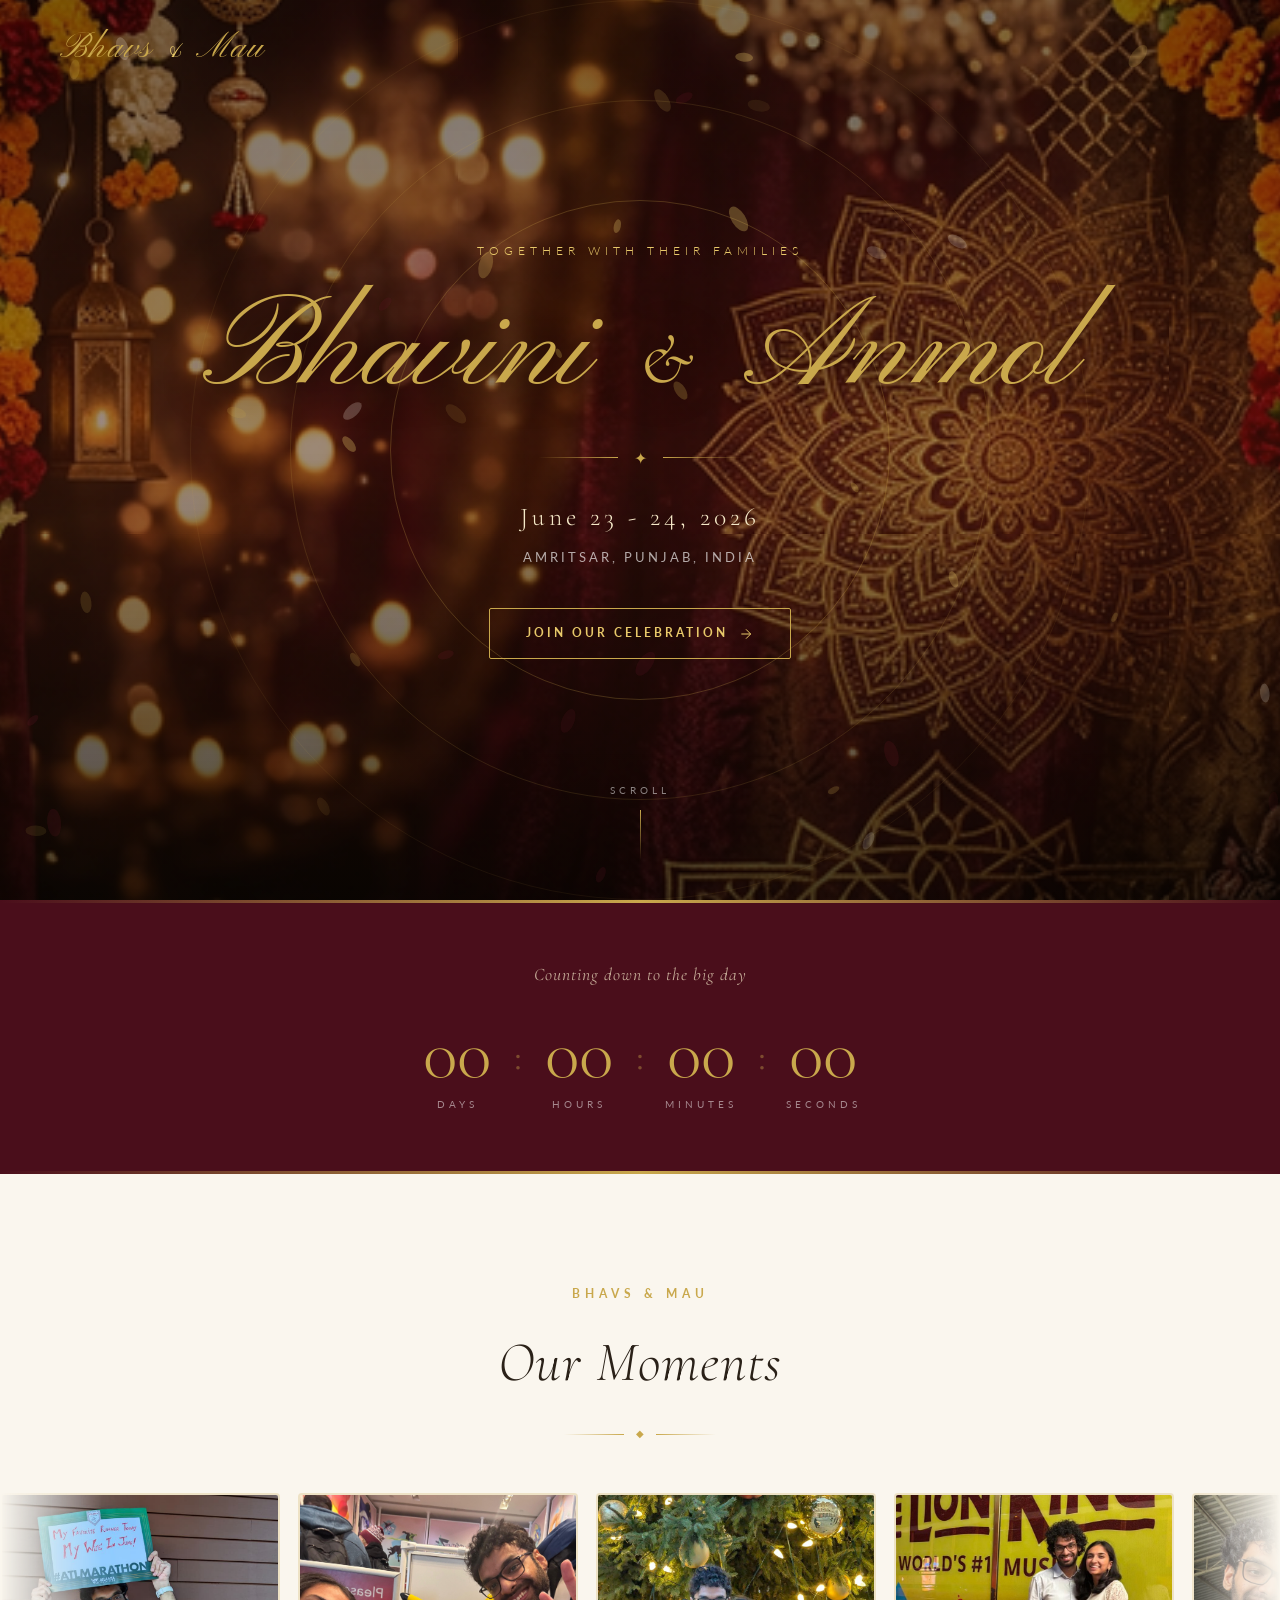
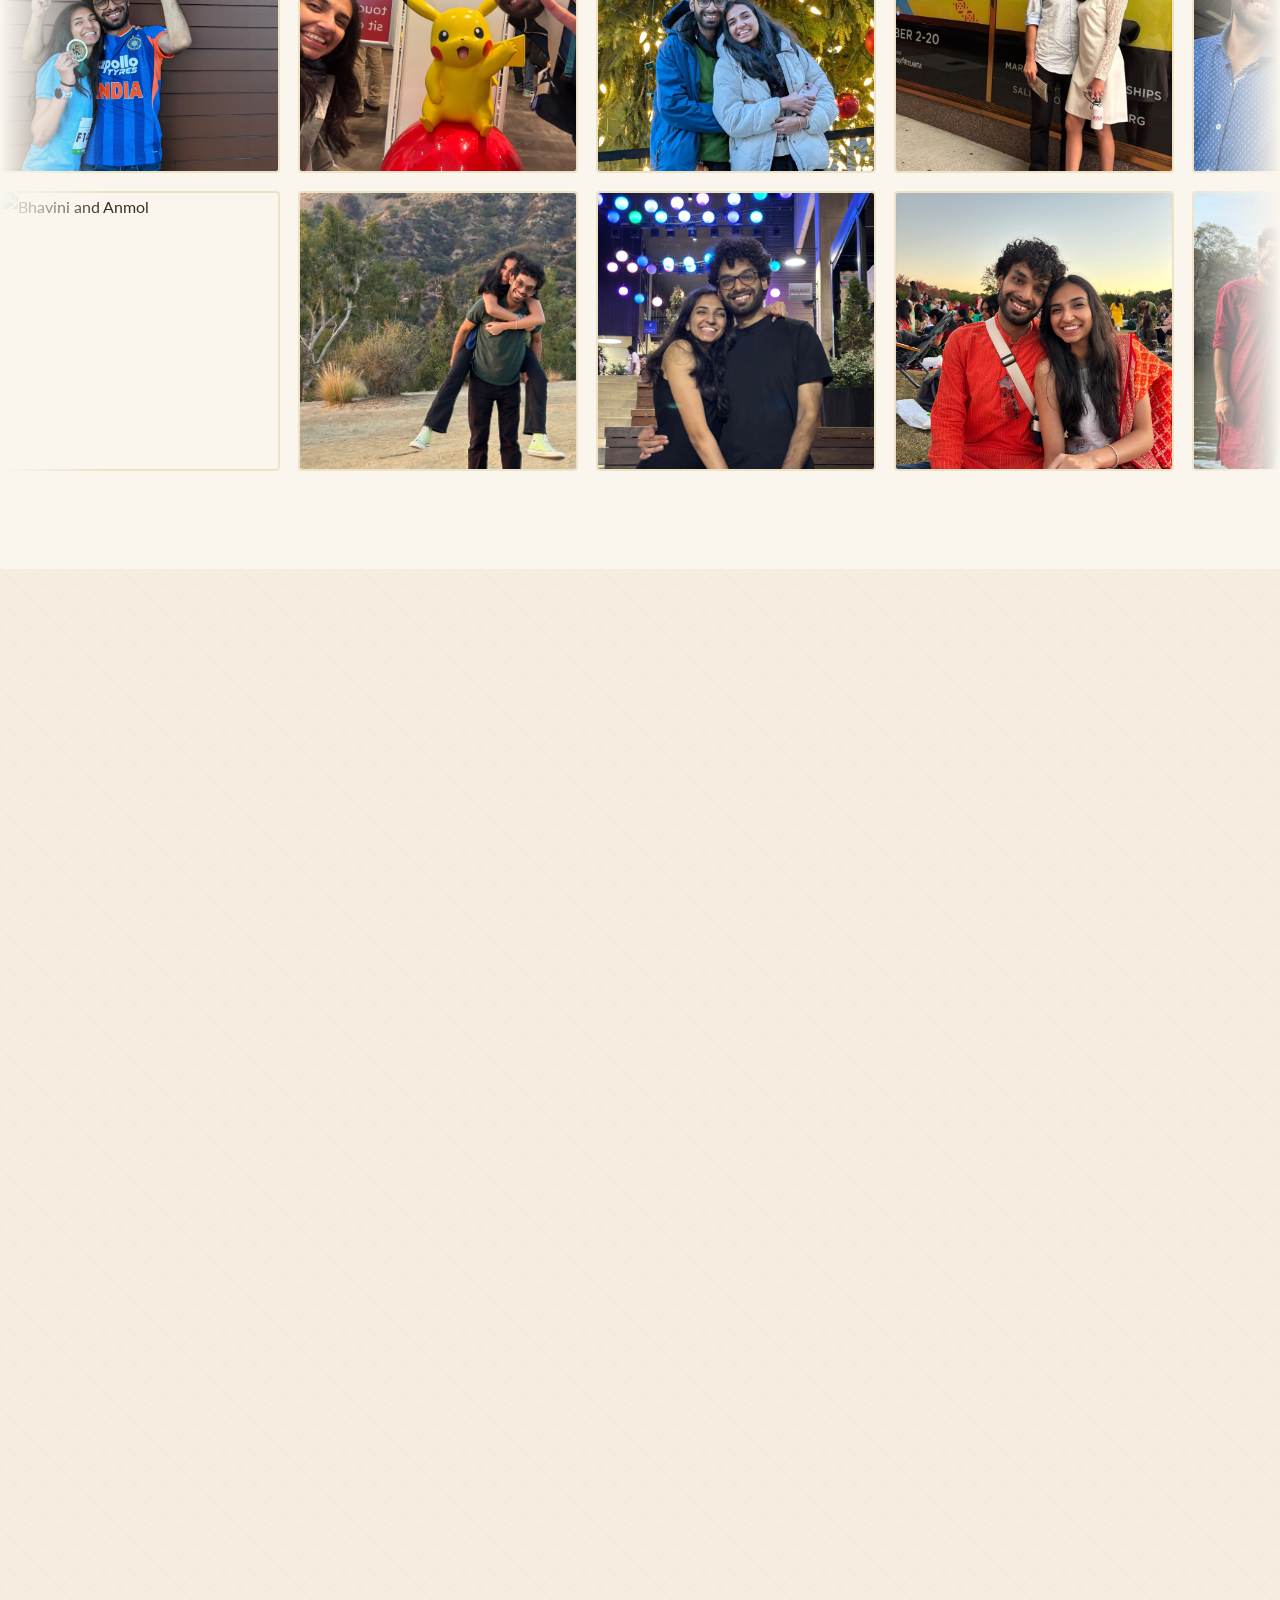
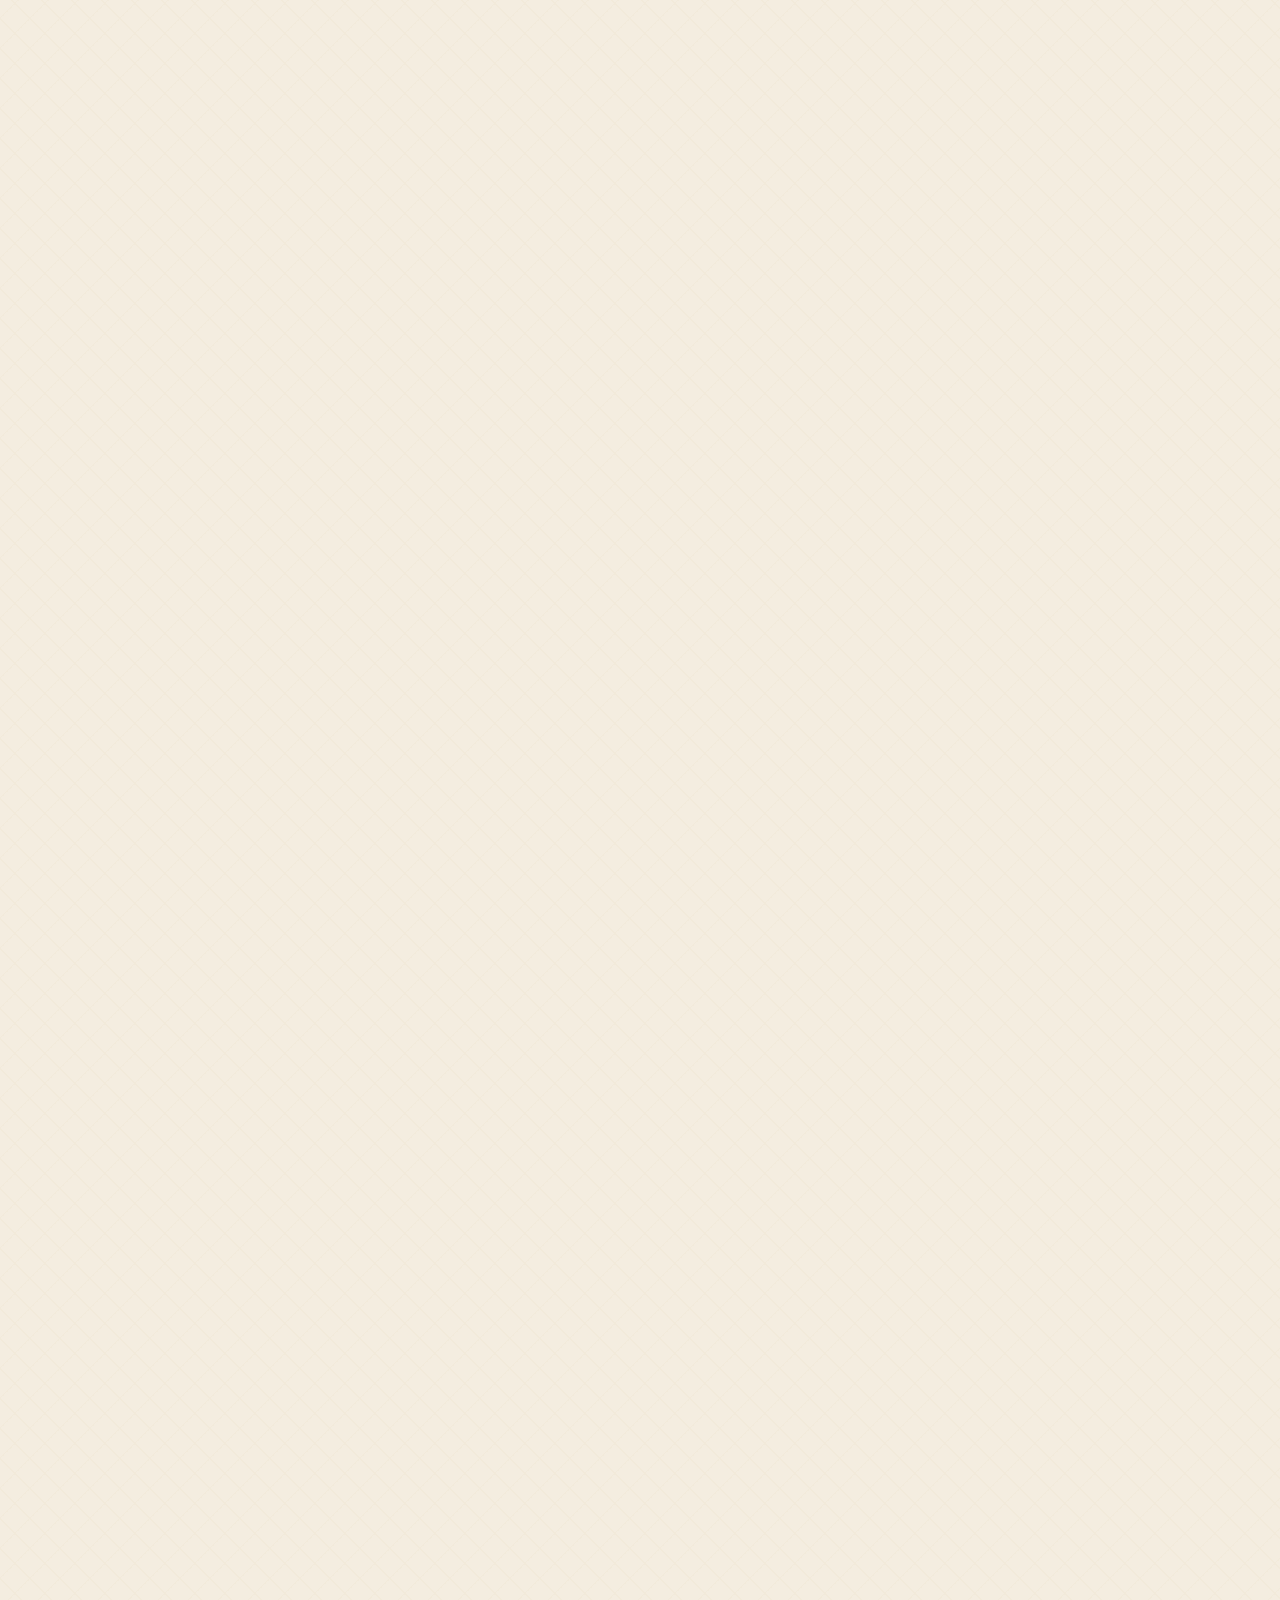
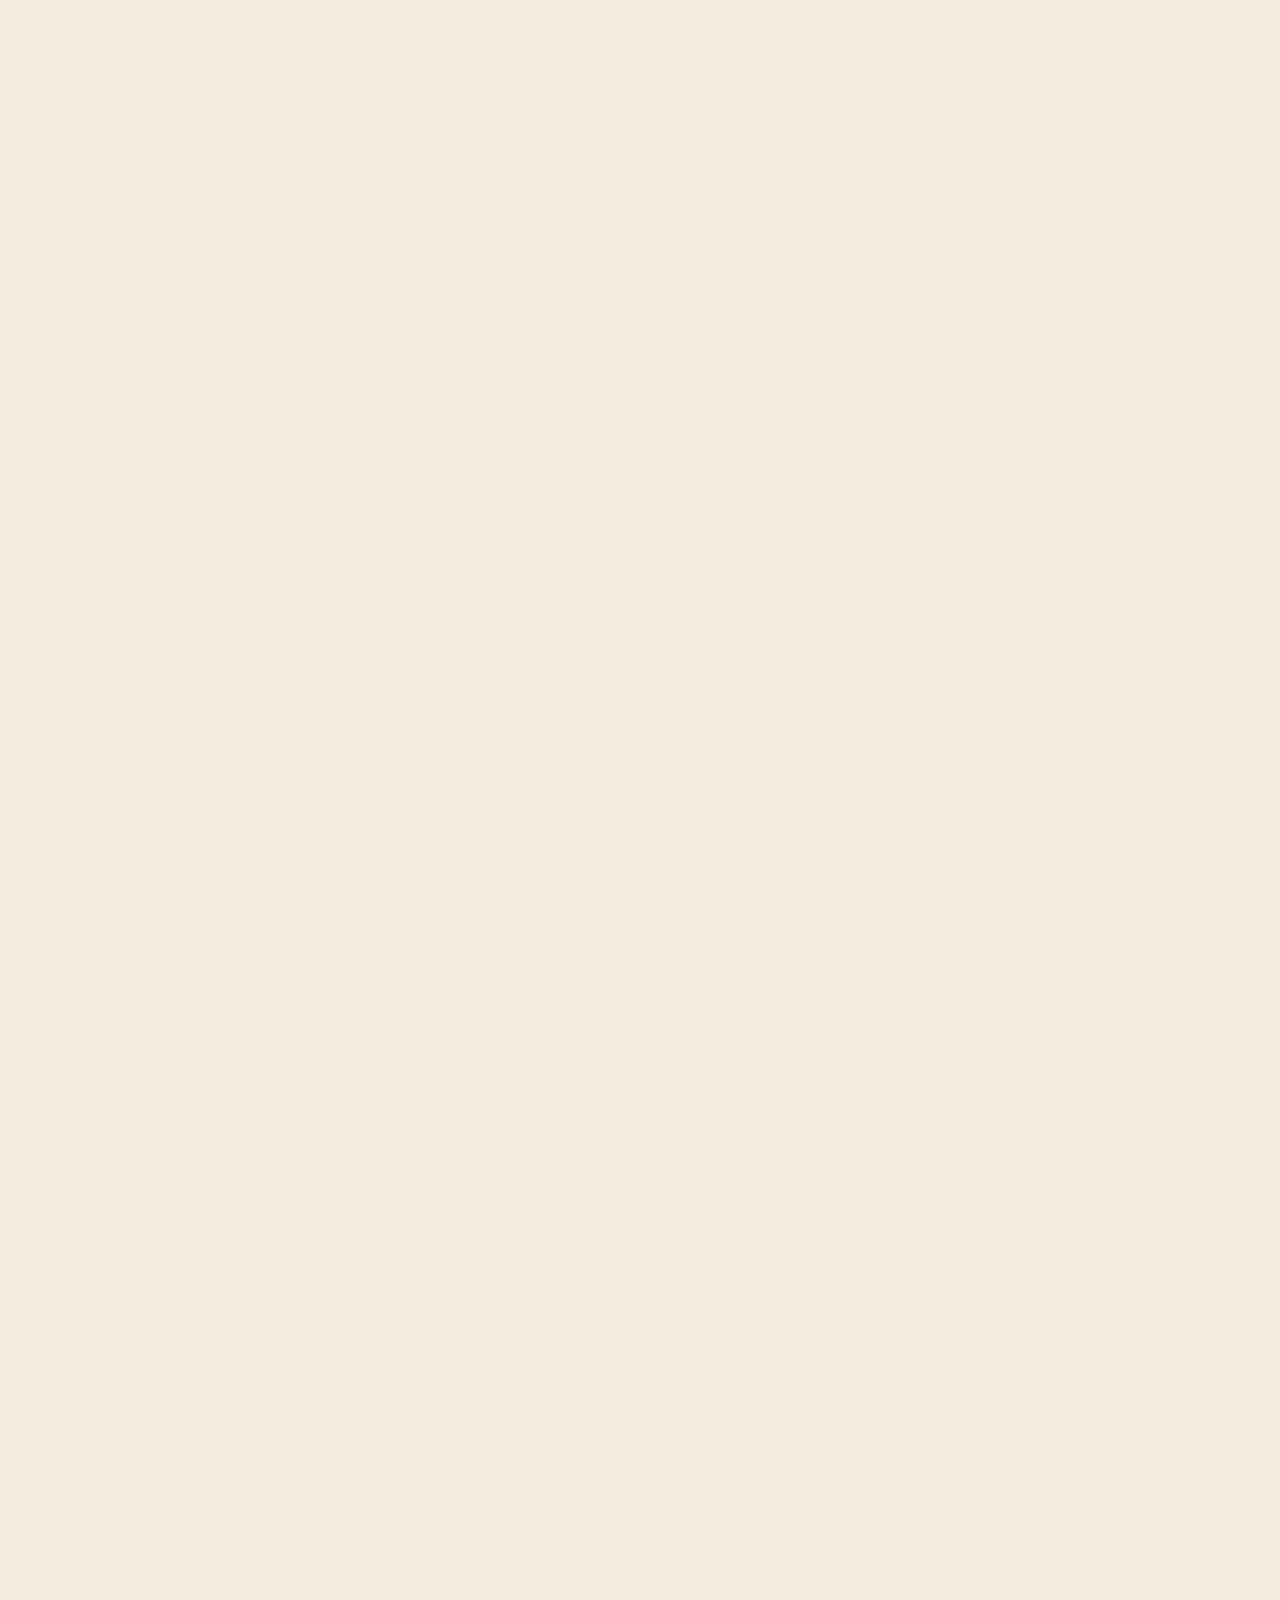
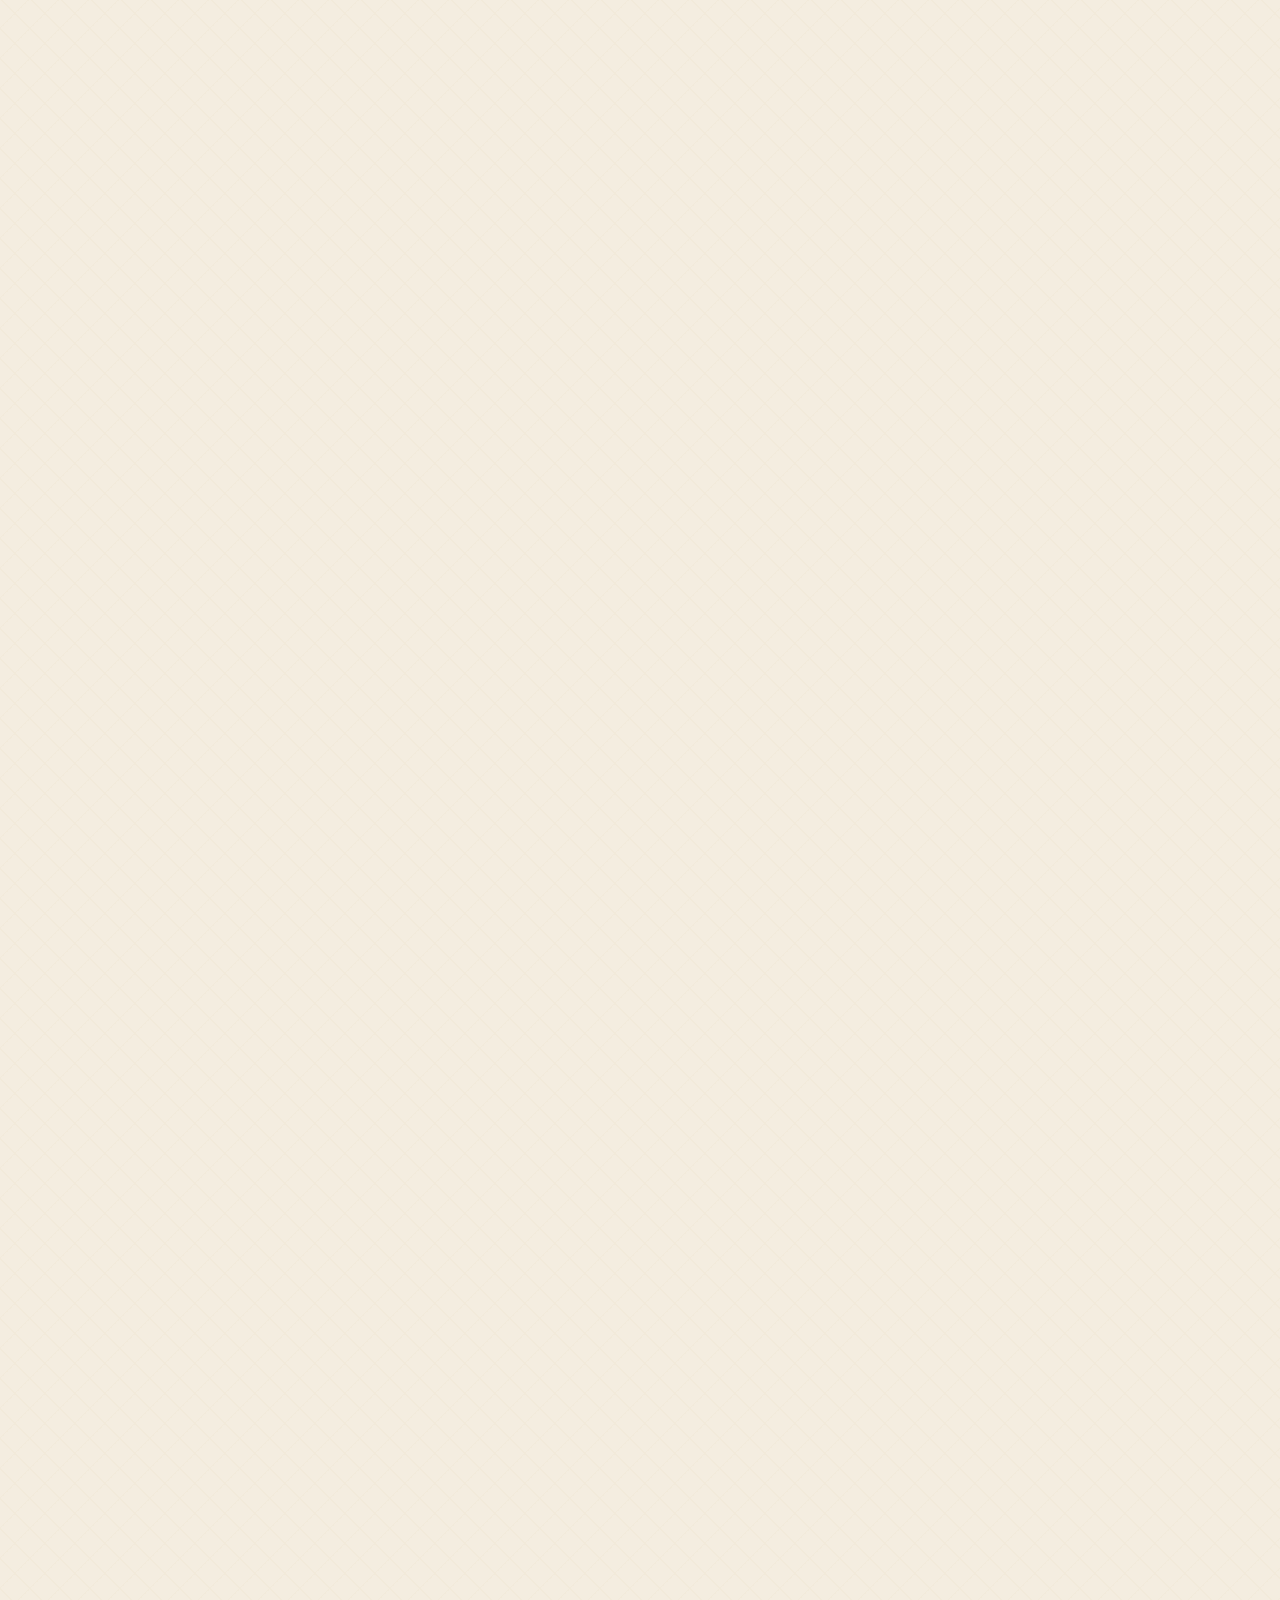
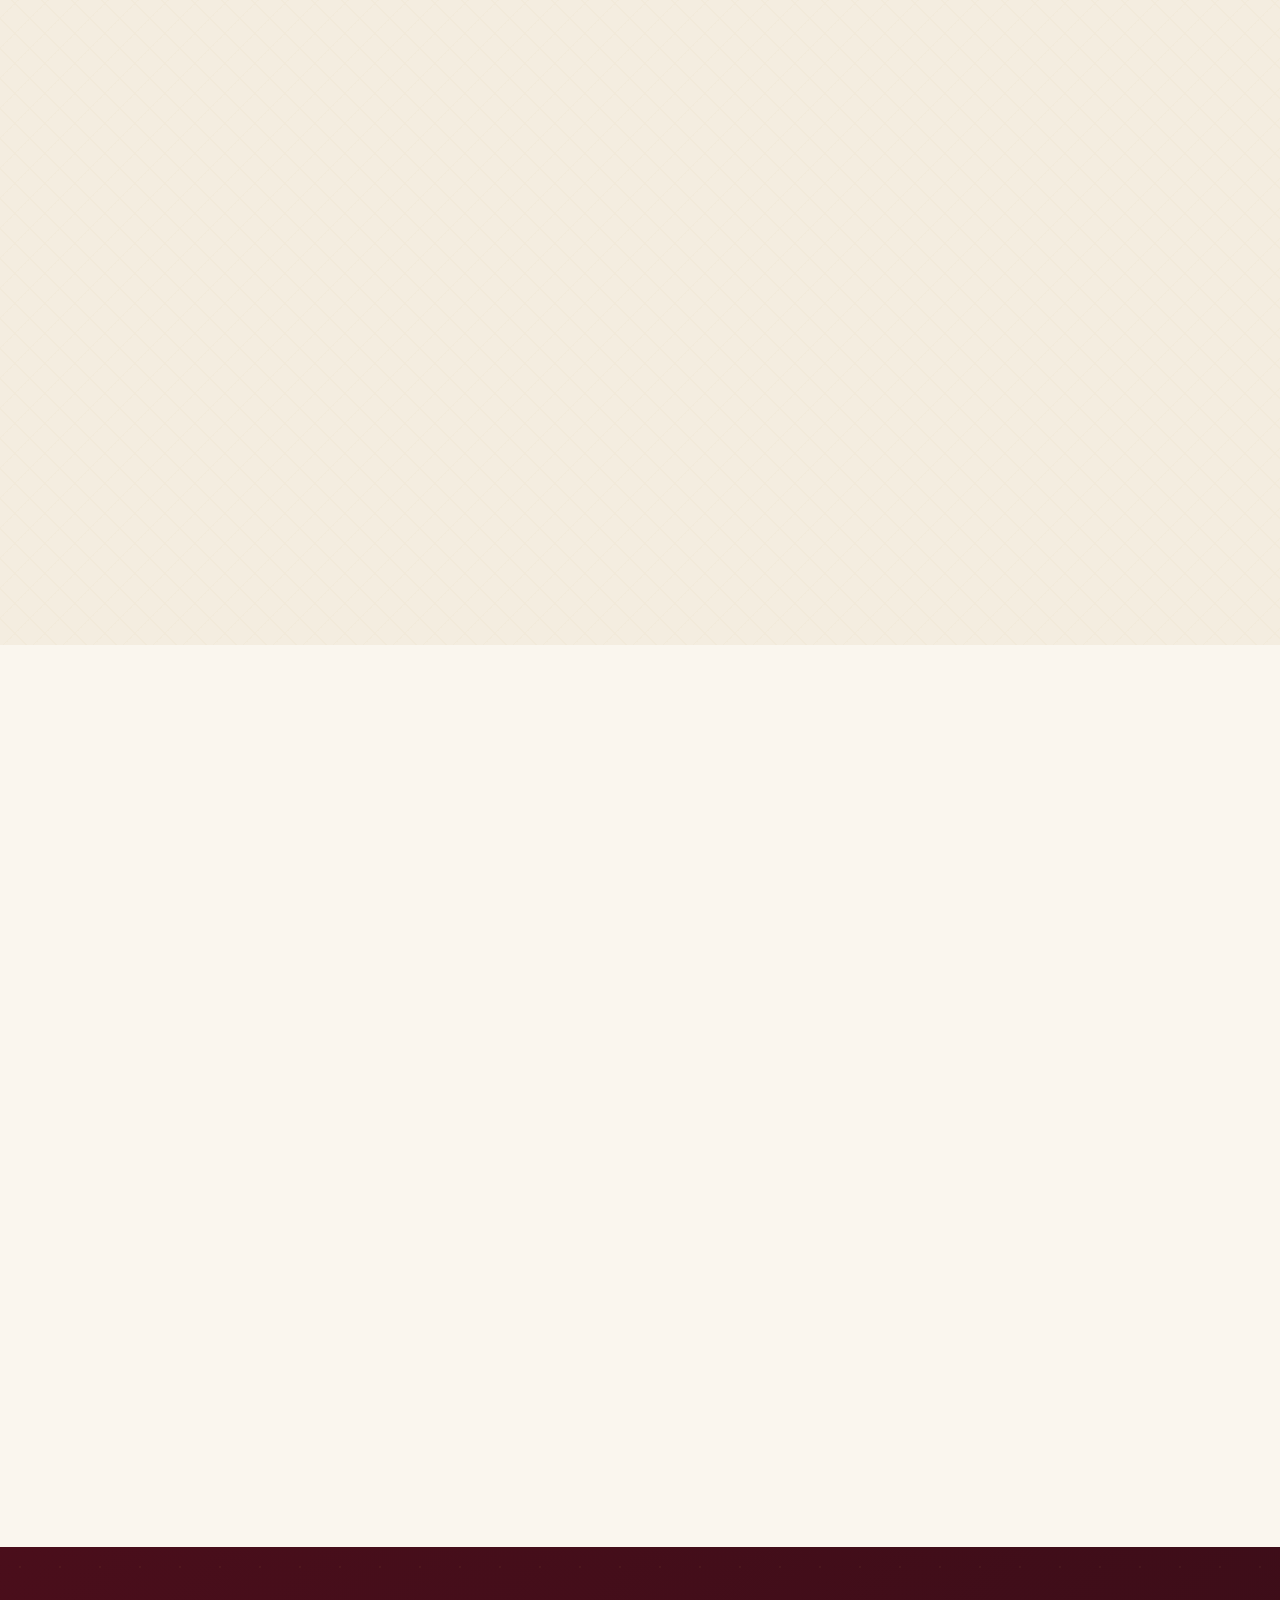
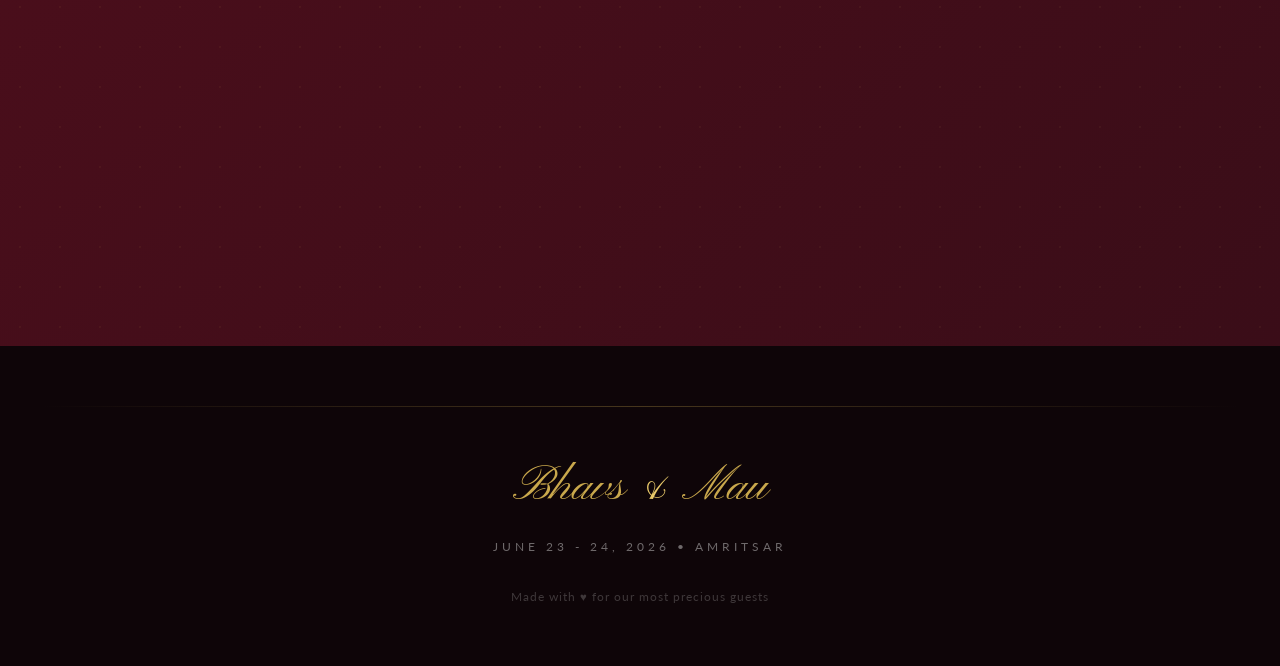
==== commit 82899489: "draft_1" ====
--- a/index.html
+++ b/index.html
@@ -15,19 +15,15 @@
     <!-- Floating Petals Canvas -->
     <canvas id="petals-canvas"></canvas>
 
+    <!-- Lightbox -->
+    <div id="lightbox" class="lightbox" role="dialog" aria-modal="true">
+        <button class="lightbox-close" id="lightbox-close" aria-label="Close">✕</button>
+        <img src="" alt="" class="lightbox-img" id="lightbox-img">
+    </div>
+
     <!-- Navigation -->
     <nav class="navbar" id="navbar">
         <div class="nav-logo">Bhavs <span class="nav-ampersand">&</span> Mau</div>
-        <ul class="nav-links">
-            <li><a href="#home" class="nav-link">Home</a></li>
-            <li><a href="#story" class="nav-link">Our Story</a></li>
-            <li><a href="#events" class="nav-link">Events</a></li>
-            <li><a href="#venue" class="nav-link">Venue</a></li>
-            <li><a href="#rsvp" class="nav-link nav-rsvp">RSVP</a></li>
-        </ul>
-        <button class="hamburger" id="hamburger" aria-label="Menu">
-            <span></span><span></span><span></span>
-        </button>
     </nav>
 
     <!-- Hero Section -->
@@ -54,7 +50,7 @@
             </div>
             <p class="hero-date">June 23 - 24, 2026</p>
             <p class="hero-location">Amritsar, Punjab, India</p>
-            <a href="#rsvp" class="hero-cta">
+            <a href="#events" class="hero-cta">
                 <span>Join Our Celebration</span>
                 <svg viewBox="0 0 24 24" fill="none" stroke="currentColor" stroke-width="1.5"><path d="M5 12h14M12 5l7 7-7 7"/></svg>
             </a>
@@ -112,35 +108,49 @@
             </div>
         </div>
 
-        <!-- Row 1 — scrolls left -->
+        <!-- Row 1 — scrolls left: photos 1–8 + duplicate -->
         <div class="gallery-strip gallery-strip--left">
             <div class="gallery-track" id="gallery-track-1">
-                <div class="gallery-item"><img src="images/gallery/photo1.png" alt="Bhavini and Anmol"></div>
-                <div class="gallery-item"><img src="images/gallery/photo2.png" alt="Bhavini and Anmol"></div>
-                <div class="gallery-item"><img src="images/gallery/photo3.png" alt="Bhavini and Anmol"></div>
-                <div class="gallery-item"><img src="images/gallery/photo1.png" alt="Bhavini and Anmol"></div>
-                <div class="gallery-item"><img src="images/gallery/photo2.png" alt="Bhavini and Anmol"></div>
-                <div class="gallery-item"><img src="images/gallery/photo3.png" alt="Bhavini and Anmol"></div>
-                <!-- duplicated for seamless loop -->
-                <div class="gallery-item"><img src="images/gallery/photo1.png" alt="Bhavini and Anmol"></div>
-                <div class="gallery-item"><img src="images/gallery/photo2.png" alt="Bhavini and Anmol"></div>
-                <div class="gallery-item"><img src="images/gallery/photo3.png" alt="Bhavini and Anmol"></div>
-            </div>
-        </div>
-
-        <!-- Row 2 — scrolls right -->
+                <!-- set 1 -->
+                <div class="gallery-item"><img src="images/gallery/photo1.jpeg" alt="Bhavini and Anmol"></div>
+                <div class="gallery-item"><img src="images/gallery/photo2.jpeg" alt="Bhavini and Anmol"></div>
+                <div class="gallery-item"><img src="images/gallery/photo3.jpeg" alt="Bhavini and Anmol"></div>
+                <div class="gallery-item"><img src="images/gallery/photo4.jpeg" alt="Bhavini and Anmol"></div>
+                <div class="gallery-item"><img src="images/gallery/photo5.jpeg" alt="Bhavini and Anmol"></div>
+                <div class="gallery-item"><img src="images/gallery/photo6.jpeg" alt="Bhavini and Anmol"></div>
+                <div class="gallery-item"><img src="images/gallery/photo7.jpeg" alt="Bhavini and Anmol"></div>
+                <div class="gallery-item"><img src="images/gallery/photo8.jpeg" alt="Bhavini and Anmol"></div>
+                <!-- set 2 — duplicate for seamless loop -->
+                <div class="gallery-item"><img src="images/gallery/photo1.jpeg" alt="Bhavini and Anmol"></div>
+                <div class="gallery-item"><img src="images/gallery/photo2.jpeg" alt="Bhavini and Anmol"></div>
+                <div class="gallery-item"><img src="images/gallery/photo3.jpeg" alt="Bhavini and Anmol"></div>
+                <div class="gallery-item"><img src="images/gallery/photo4.jpeg" alt="Bhavini and Anmol"></div>
+                <div class="gallery-item"><img src="images/gallery/photo5.jpeg" alt="Bhavini and Anmol"></div>
+                <div class="gallery-item"><img src="images/gallery/photo6.jpeg" alt="Bhavini and Anmol"></div>
+                <div class="gallery-item"><img src="images/gallery/photo7.jpeg" alt="Bhavini and Anmol"></div>
+                <div class="gallery-item"><img src="images/gallery/photo8.jpeg" alt="Bhavini and Anmol"></div>
+            </div>
+        </div>
+
+        <!-- Row 2 — scrolls right: photos 15–9 reversed + duplicate -->
         <div class="gallery-strip gallery-strip--right">
             <div class="gallery-track" id="gallery-track-2">
-                <div class="gallery-item"><img src="images/gallery/photo3.png" alt="Bhavini and Anmol"></div>
-                <div class="gallery-item"><img src="images/gallery/photo1.png" alt="Bhavini and Anmol"></div>
-                <div class="gallery-item"><img src="images/gallery/photo2.png" alt="Bhavini and Anmol"></div>
-                <div class="gallery-item"><img src="images/gallery/photo3.png" alt="Bhavini and Anmol"></div>
-                <div class="gallery-item"><img src="images/gallery/photo1.png" alt="Bhavini and Anmol"></div>
-                <div class="gallery-item"><img src="images/gallery/photo2.png" alt="Bhavini and Anmol"></div>
-                <!-- duplicated for seamless loop -->
-                <div class="gallery-item"><img src="images/gallery/photo3.png" alt="Bhavini and Anmol"></div>
-                <div class="gallery-item"><img src="images/gallery/photo1.png" alt="Bhavini and Anmol"></div>
-                <div class="gallery-item"><img src="images/gallery/photo2.png" alt="Bhavini and Anmol"></div>
+                <!-- set 1 -->
+                <div class="gallery-item"><img src="images/gallery/photo15.JPG" alt="Bhavini and Anmol"></div>
+                <div class="gallery-item"><img src="images/gallery/photo14.jpeg" alt="Bhavini and Anmol"></div>
+                <div class="gallery-item"><img src="images/gallery/photo13.jpeg" alt="Bhavini and Anmol"></div>
+                <div class="gallery-item"><img src="images/gallery/photo12.jpeg" alt="Bhavini and Anmol"></div>
+                <div class="gallery-item"><img src="images/gallery/photo11.jpeg" alt="Bhavini and Anmol"></div>
+                <div class="gallery-item"><img src="images/gallery/photo10.jpeg" alt="Bhavini and Anmol"></div>
+                <div class="gallery-item"><img src="images/gallery/photo9.jpeg" alt="Bhavini and Anmol"></div>
+                <!-- set 2 — duplicate for seamless loop -->
+                <div class="gallery-item"><img src="images/gallery/photo15.JPG" alt="Bhavini and Anmol"></div>
+                <div class="gallery-item"><img src="images/gallery/photo14.jpeg" alt="Bhavini and Anmol"></div>
+                <div class="gallery-item"><img src="images/gallery/photo13.jpeg" alt="Bhavini and Anmol"></div>
+                <div class="gallery-item"><img src="images/gallery/photo12.jpeg" alt="Bhavini and Anmol"></div>
+                <div class="gallery-item"><img src="images/gallery/photo11.jpeg" alt="Bhavini and Anmol"></div>
+                <div class="gallery-item"><img src="images/gallery/photo10.jpeg" alt="Bhavini and Anmol"></div>
+                <div class="gallery-item"><img src="images/gallery/photo9.jpeg" alt="Bhavini and Anmol"></div>
             </div>
         </div>
     </section>
@@ -157,88 +167,42 @@
                 <span class="ornament-line"></span>
             </div>
         </div>
-        <div class="events-grid">
+        <div class="invite-cards-grid">
 
             <!-- Sangeet -->
-            <div class="event-card scroll-reveal" style="--delay: 0s">
-                <div class="event-card-header event-card-header--center">
-                    <img src="images/icon_sangeet.png" alt="Sangeet" class="event-card-img-icon event-card-img-icon--lg">
-                </div>
-                <h3 class="event-card-title">Sangeet</h3>
-                <div class="event-card-divider"></div>
-
-                <div class="event-detail-row">
-                    <span class="event-detail-label">Date</span>
-                    <span class="event-detail-value">June 23, 2026</span>
-                </div>
-                <div class="event-detail-row">
-                    <span class="event-detail-label">Time</span>
-                    <span class="event-detail-value">7:30 PM</span>
-                </div>
-                <div class="event-detail-row">
-                    <span class="event-detail-label">Venue</span>
-                    <span class="event-detail-value">Great Ballroom</span>
-                </div>
-                <div class="event-card-divider"></div>
-                <p class="event-card-host">Hosted by</p>
-                <p class="event-card-host-names">Mrs. Ayushi Sikka & Mr. Harshit Sikka<br>along with Ms. Anika Jeloka</p>
-                <p class="event-card-desc">Dance the night away at a spectacular evening of music, performances & celebration.</p>
+            <div class="invite-card scroll-reveal" style="--delay: 0s">
+                <div class="invite-card-inner">
+                    <img src="images/cards/Sangeet_v2.png" alt="Sangeet Invitation" class="invite-card-img">
+                    <div class="invite-card-overlay">
+                        <p class="invite-card-overlay-event">Sangeet</p>
+                        <p class="invite-card-overlay-detail">June 23 · 7:30 PM</p>
+                        <p class="invite-card-overlay-detail">Great Ballroom, Radisson Blu</p>
+                    </div>
+                </div>
             </div>
 
             <!-- Haldi -->
-            <div class="event-card event-card--haldi scroll-reveal" style="--delay: 0.15s">
-                <div class="event-card-header event-card-header--center">
-                    <img src="images/icon_haldi.png" alt="Haldi" class="event-card-img-icon event-card-img-icon--lg">
-                </div>
-                <h3 class="event-card-title">Haldi</h3>
-                <div class="event-card-divider"></div>
-
-                <div class="event-detail-row">
-                    <span class="event-detail-label">Date</span>
-                    <span class="event-detail-value">June 24, 2026</span>
-                </div>
-                <div class="event-detail-row">
-                    <span class="event-detail-label">Time</span>
-                    <span class="event-detail-value">9:00 AM</span>
-                </div>
-                <div class="event-detail-row">
-                    <span class="event-detail-label">Venue</span>
-                    <span class="event-detail-value">Majha Hall</span>
-                </div>
-                <div class="event-card-divider"></div>
-                <p class="event-card-desc">Join us for the sacred Haldi ceremony to bless<br><strong>Bhavini & Anmol</strong> with love & abundance.</p>
-            </div>
-
-            <!-- Shubh Vivah & Reception -->
-            <div class="event-card event-card--featured scroll-reveal" style="--delay: 0.3s">
-                <div class="event-card-header event-card-header--center">
-                    <img src="images/icon_wedding.png" alt="Shubh Vivah" class="event-card-img-icon event-card-img-icon--lg">
-                </div>
-                <h3 class="event-card-title">Shubh Vivah</h3>
-                <div class="event-card-divider event-card-divider--light"></div>
-
-                <div class="event-detail-row event-detail-row--light">
-                    <span class="event-detail-label">Date</span>
-                    <span class="event-detail-value">June 24, 2026</span>
-                </div>
-                <div class="event-detail-row event-detail-row--light">
-                    <span class="event-detail-label">Time</span>
-                    <span class="event-detail-value">5:30 PM</span>
-                </div>
-                <div class="event-detail-row event-detail-row--light">
-                    <span class="event-detail-label">Venue</span>
-                    <span class="event-detail-value">Great Ballroom</span>
-                </div>
-                <div class="event-card-divider event-card-divider--light"></div>
-
-                <p class="event-card-host event-card-host--light">With auspicious blessings from</p>
-                <p class="event-card-blessing">Late Smt. Meera Jeloka & Sh. Amarnath Jeloka</p>
-                <p class="event-card-blessing">Late Smt. Usha Rani & Late Sh. Ramesh Chander Sikka</p>
-                <p class="event-card-blessing">Smt. Usha Khanna & Late Sh. Manmohan Khanna</p>
-                <div class="event-card-divider event-card-divider--light"></div>
-                <p class="event-card-host event-card-host--light">Invited by</p>
-                <p class="event-card-host-names event-card-host-names--light">Mrs. Priyanka Sanwaria & Mr. Tarun Jeloka</p>
-                <p class="event-card-host-names event-card-host-names--light">Mrs. Monisha Sikka & Mr. Anil Kumar Sikka</p>
+            <div class="invite-card scroll-reveal" style="--delay: 0.15s">
+                <div class="invite-card-inner">
+                    <img src="images/cards/Haldi_v2.png" alt="Haldi Invitation" class="invite-card-img">
+                    <div class="invite-card-overlay">
+                        <p class="invite-card-overlay-event">Haldi</p>
+                        <p class="invite-card-overlay-detail">June 24 · 9:00 AM</p>
+                        <p class="invite-card-overlay-detail">Majha Hall, Radisson Blu</p>
+                    </div>
+                </div>
+            </div>
+
+            <!-- Shubh Vivah — Bride's card -->
+            <div class="invite-card scroll-reveal" style="--delay: 0.3s">
+                <div class="invite-card-inner">
+                    <img src="images/cards/shaadi_v2.png" alt="Shubh Vivah" class="invite-card-img">
+                    <div class="invite-card-overlay">
+                        <p class="invite-card-overlay-event">Shubh Vivah</p>
+                        <p class="invite-card-overlay-detail">June 24 · 5:30 PM</p>
+                        <p class="invite-card-overlay-detail">Hotel Radisson Blu, Amritsar</p>
+                    </div>
+                </div>
             </div>
 
         </div>
@@ -260,11 +224,11 @@
                 <div class="venue-card-icon">🏨</div>
                 <h3>Radisson Blu Hotel</h3>
                 <p class="venue-tagline">Amritsar, Punjab</p>
-                <p class="venue-desc">All ceremonies will be held at the stunning Radisson Blu Hotel.</p>
+                <p class="venue-desc">All ceremonies will be held at the Radisson Blu Hotel.</p>
                 <div class="venue-details">
                     <div class="venue-detail">
                         <svg viewBox="0 0 24 24" fill="none" stroke="currentColor" stroke-width="1.5" width="16"><path d="M12 2C8.13 2 5 5.13 5 9c0 5.25 7 13 7 13s7-7.75 7-13c0-3.87-3.13-7-7-7z"/><circle cx="12" cy="9" r="2.5"/></svg>
-                        Mall Road, Amritsar, Punjab 143001
+                        Ajnala Road, 8th Mile Stone, Amritsar, Punjab 143001, India
                     </div>
                     <!-- <div class="venue-detail">
                         <svg viewBox="0 0 24 24" fill="none" stroke="currentColor" stroke-width="1.5" width="16"><path d="M3 9l9-7 9 7v11a2 2 0 01-2 2H5a2 2 0 01-2-2z"/><polyline points="9 22 9 12 15 12 15 22"/></svg>
@@ -284,18 +248,18 @@
         <div class="rsvp-bg-pattern"></div>
         <div class="rsvp-content scroll-reveal">
             <p class="section-eyebrow">We'd love to have you</p>
-            <h2 class="rsvp-title">Join Our Celebration</h2>
+            <h2 class="rsvp-title">Join Our Celebration <span style="font-style:normal;">🫶</span></h2>
             <div class="title-ornament">
                 <span class="ornament-line ornament-line--light"></span>
                 <span class="ornament-diamond ornament-diamond--light">◆</span>
                 <span class="ornament-line ornament-line--light"></span>
             </div>
-            <p class="rsvp-subtitle">Please let us know if you'll be joining us by <strong>May 1, 2026</strong> so we can prepare everything perfectly for you.</p>
+            <!-- <p class="rsvp-subtitle"></p>
             <a href="#" class="rsvp-btn" id="rsvp-btn">
                 <span class="rsvp-btn-text">RSVP Now</span>
                 <span class="rsvp-btn-icon">✦</span>
-            </a>
-            <p class="rsvp-note">For questions, reach us at <a href="mailto:anmol.bhavini2026@gmail.com">anmol.bhavini2026@gmail.com</a></p>
+            </a> -->
+            <!-- <p class="rsvp-note">For questions, reach us at <a href="mailto:anmol.bhavini2026@gmail.com">anmol.bhavini2026@gmail.com</a></p> -->
         </div>
     </section>
 
--- a/style.css
+++ b/style.css
@@ -236,7 +236,7 @@
     font-size: clamp(4rem, 10vw, 9rem);
     font-weight: 400;
     line-height: 1.05;
-    color: var(--white);
+    color: var(--gold);
     text-shadow: 0 2px 40px rgba(0,0,0,0.6);
     opacity: 0;
     transform: translateY(30px);
@@ -911,12 +911,14 @@
     flex-direction: column;
     gap: 12px;
     margin-bottom: 32px;
-    text-align: left;
+    text-align: center;
+    align-items: center;
 }
 
 .venue-detail {
     display: flex;
     align-items: flex-start;
+    justify-content: center;
     gap: 10px;
     font-size: 0.85rem;
     color: var(--text-muted);
@@ -1084,6 +1086,153 @@
     font-size: 0.72rem;
     color: rgba(255,255,255,0.2);
     letter-spacing: 1px;
+}
+
+/* ---------- Lightbox ---------- */
+.lightbox {
+    position: fixed;
+    inset: 0;
+    z-index: 9999;
+    background: rgba(0, 0, 0, 0.95);
+    display: flex;
+    align-items: center;
+    justify-content: center;
+    opacity: 0;
+    pointer-events: none;
+    transition: opacity 0.35s var(--ease-smooth);
+    backdrop-filter: blur(6px);
+    -webkit-backdrop-filter: blur(6px);
+}
+
+.lightbox.open {
+    opacity: 1;
+    pointer-events: all;
+}
+
+.lightbox-img {
+    max-width: 92vw;
+    max-height: 92vh;
+    object-fit: contain;
+    border-radius: 8px;
+    box-shadow: 0 30px 100px rgba(0,0,0,0.7);
+    transform: scale(0.92);
+    transition: transform 0.4s var(--ease-bounce);
+}
+
+.lightbox.open .lightbox-img {
+    transform: scale(1);
+}
+
+.lightbox-close {
+    position: absolute;
+    top: 24px;
+    right: 28px;
+    background: rgba(255,255,255,0.1);
+    border: 1px solid rgba(255,255,255,0.2);
+    color: var(--white);
+    width: 44px;
+    height: 44px;
+    border-radius: 50%;
+    font-size: 1.1rem;
+    cursor: pointer;
+    display: flex;
+    align-items: center;
+    justify-content: center;
+    transition: background 0.3s, transform 0.3s;
+    z-index: 10000;
+}
+
+.lightbox-close:hover {
+    background: rgba(255,255,255,0.2);
+    transform: rotate(90deg);
+}
+
+/* ---------- Invite Image Cards (Festivities) ---------- */
+.invite-cards-grid {
+    display: grid;
+    grid-template-columns: 1fr;
+    gap: 32px;
+    max-width: 1200px;
+    margin: 0 auto;
+    padding: 0 40px;
+}
+
+.invite-card {
+    position: relative;
+    border-radius: 12px;
+    overflow: hidden;
+    box-shadow: 0 16px 60px rgba(0,0,0,0.25);
+    transition: transform 0.45s var(--ease-smooth), box-shadow 0.45s;
+    cursor: pointer;
+}
+
+.invite-card:hover {
+    transform: translateY(-8px);
+    box-shadow: 0 32px 80px rgba(0,0,0,0.35);
+}
+
+.invite-card-inner {
+    position: relative;
+    width: 100%;
+    aspect-ratio: 9 / 16;
+    background: #0e0508;
+}
+
+.invite-card-img {
+    width: 100%;
+    height: 100%;
+    object-fit: contain;
+    display: block;
+    transition: transform 0.5s var(--ease-smooth);
+}
+
+.invite-card:hover .invite-card-img {
+    transform: scale(1.03);
+}
+
+.invite-card-overlay {
+    position: absolute;
+    inset: 0;
+    background: linear-gradient(
+        to top,
+        rgba(20, 5, 10, 0.85) 0%,
+        rgba(20, 5, 10, 0.2) 40%,
+        transparent 100%
+    );
+    display: flex;
+    flex-direction: column;
+    justify-content: flex-end;
+    padding: 36px 48px;
+    opacity: 0;
+    transition: opacity 0.4s var(--ease-smooth);
+}
+
+.invite-card:hover .invite-card-overlay {
+    opacity: 1;
+}
+
+.invite-card-overlay-event {
+    font-family: var(--font-display);
+    font-size: 3rem;
+    color: var(--gold-light);
+    margin-bottom: 8px;
+    line-height: 1;
+}
+
+.invite-card-overlay-detail {
+    font-size: 0.9rem;
+    letter-spacing: 2px;
+    color: rgba(255,255,255,0.8);
+    line-height: 1.8;
+}
+
+@media (max-width: 768px) {
+    .invite-cards-grid {
+        padding: 0 20px;
+        gap: 20px;
+    }
+    .invite-card-overlay { padding: 24px; }
+    .invite-card-overlay-event { font-size: 2rem; }
 }
 
 /* ---------- Gallery Section ---------- */
@@ -1144,11 +1293,11 @@
 
 @keyframes scrollLeft {
     0%   { transform: translateX(0); }
-    100% { transform: translateX(-33.333%); }
+    100% { transform: translateX(-50%); }
 }
 
 @keyframes scrollRight {
-    0%   { transform: translateX(-33.333%); }
+    0%   { transform: translateX(-50%); }
     100% { transform: translateX(0); }
 }
 
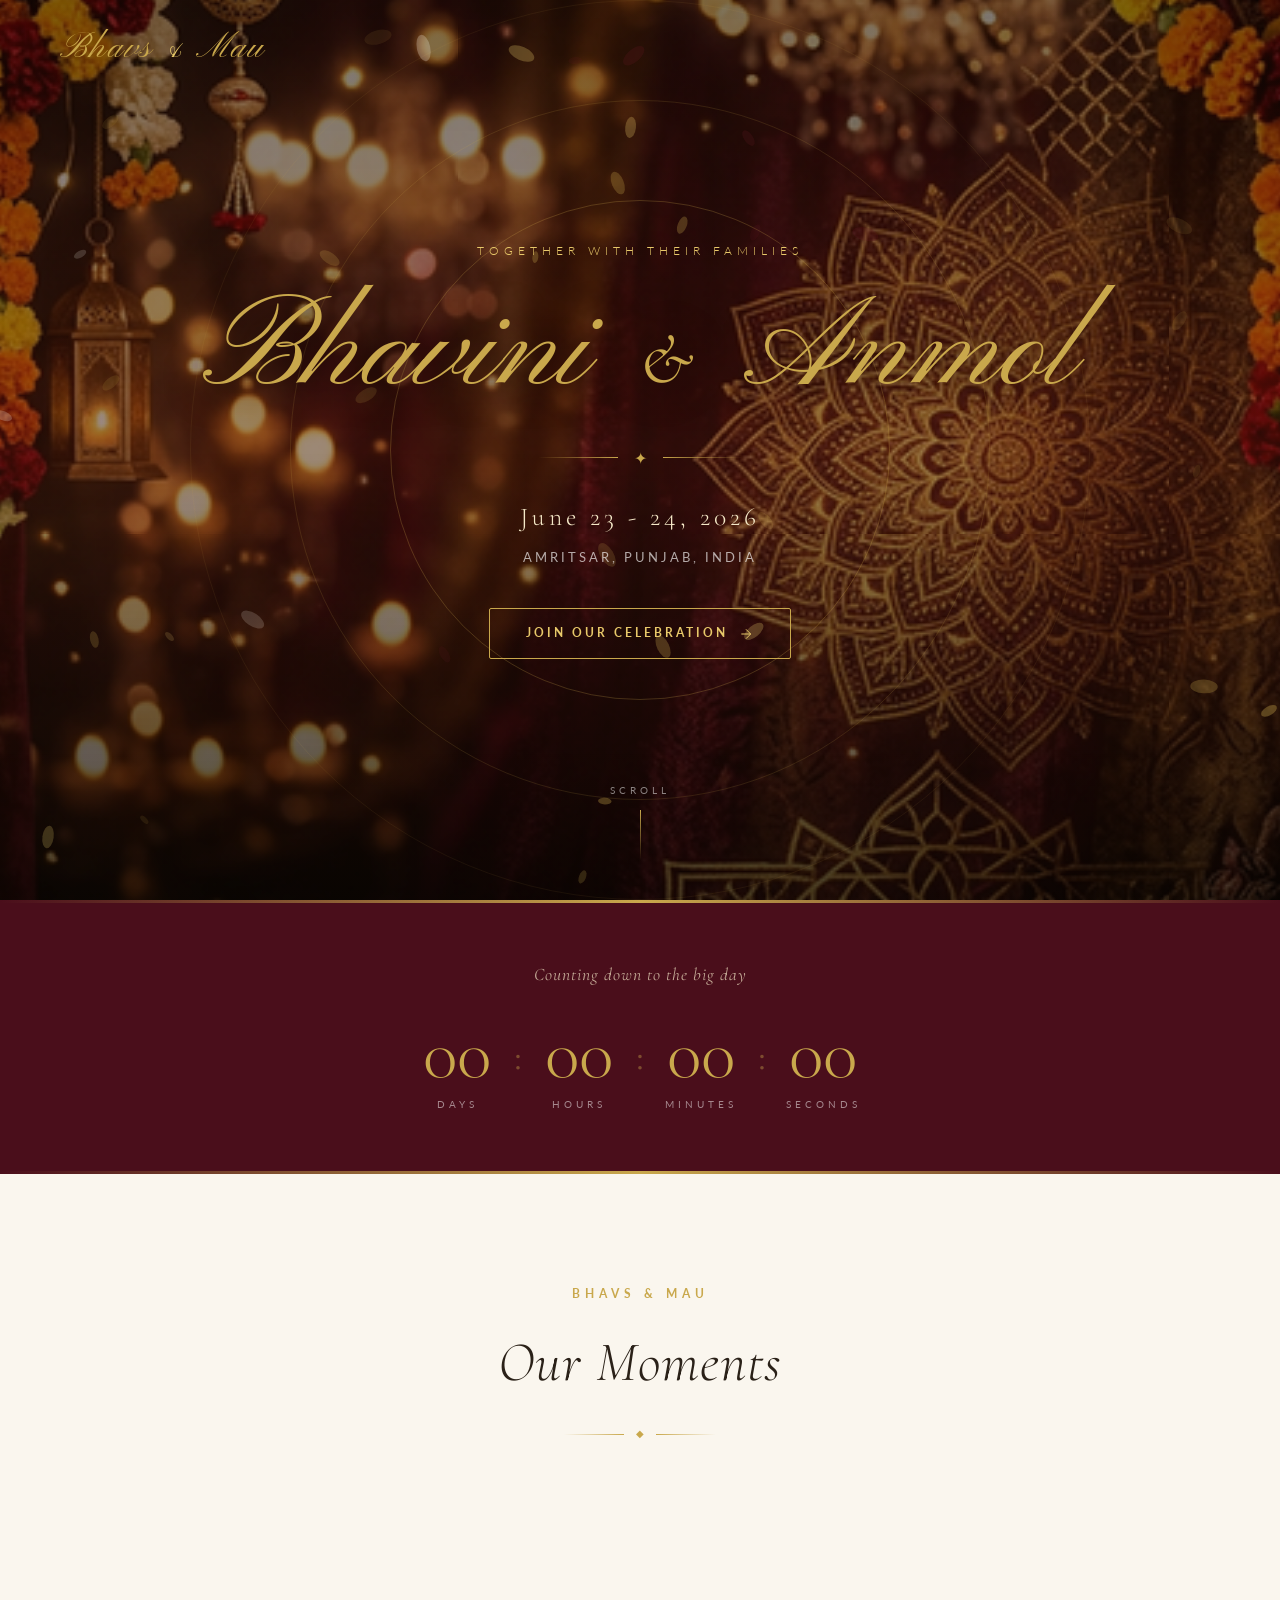
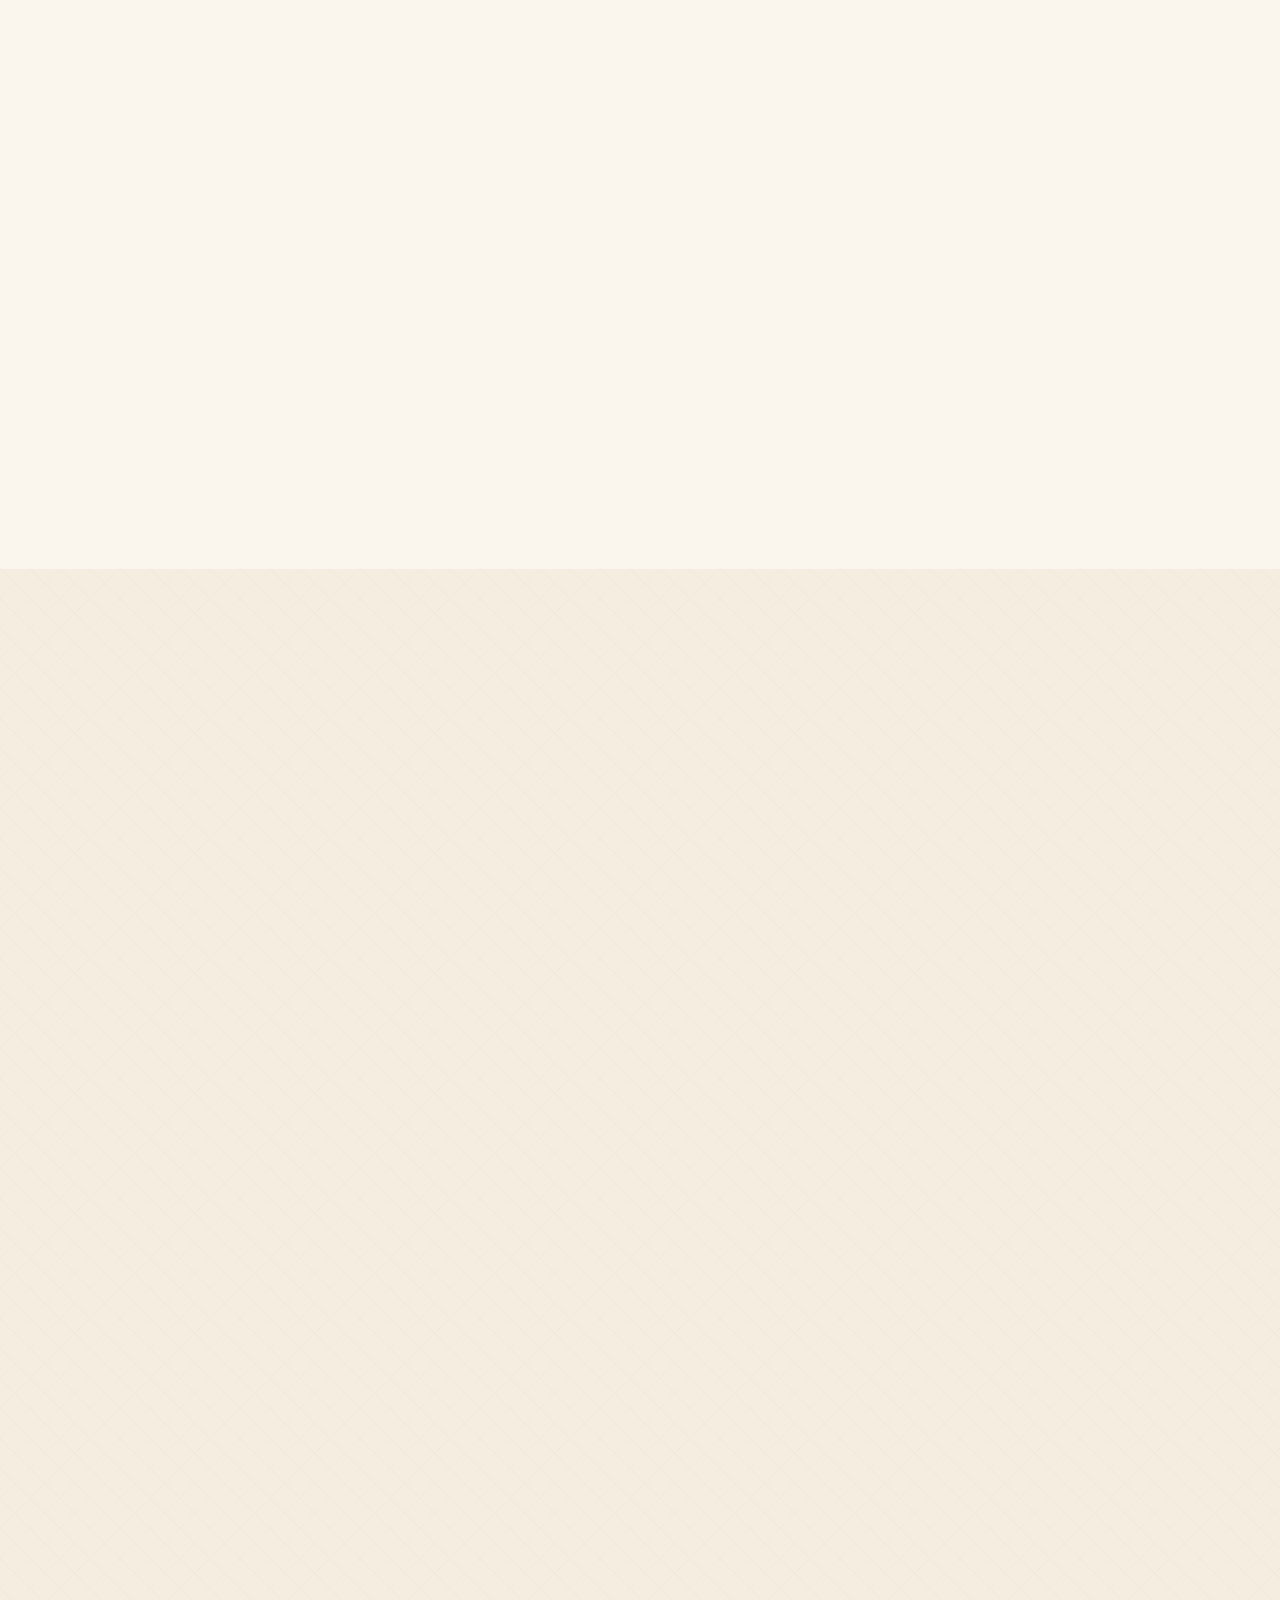
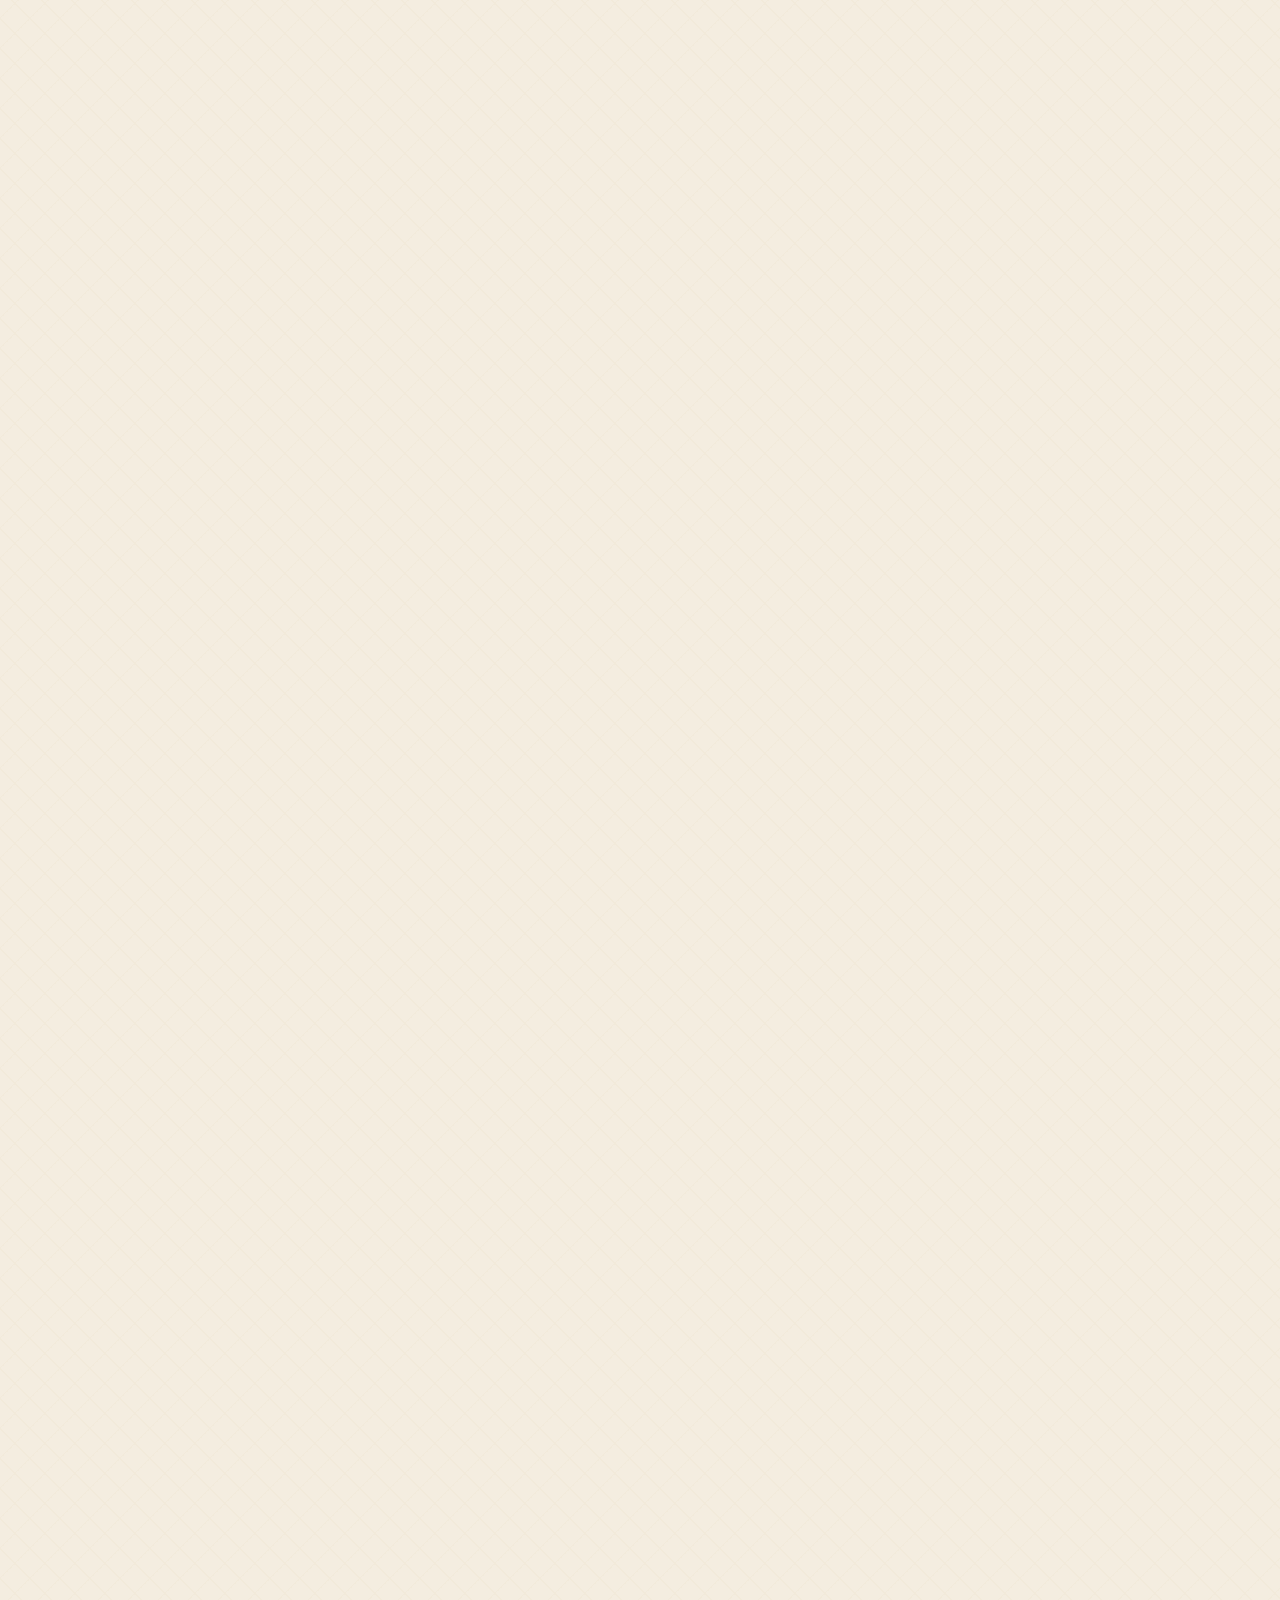
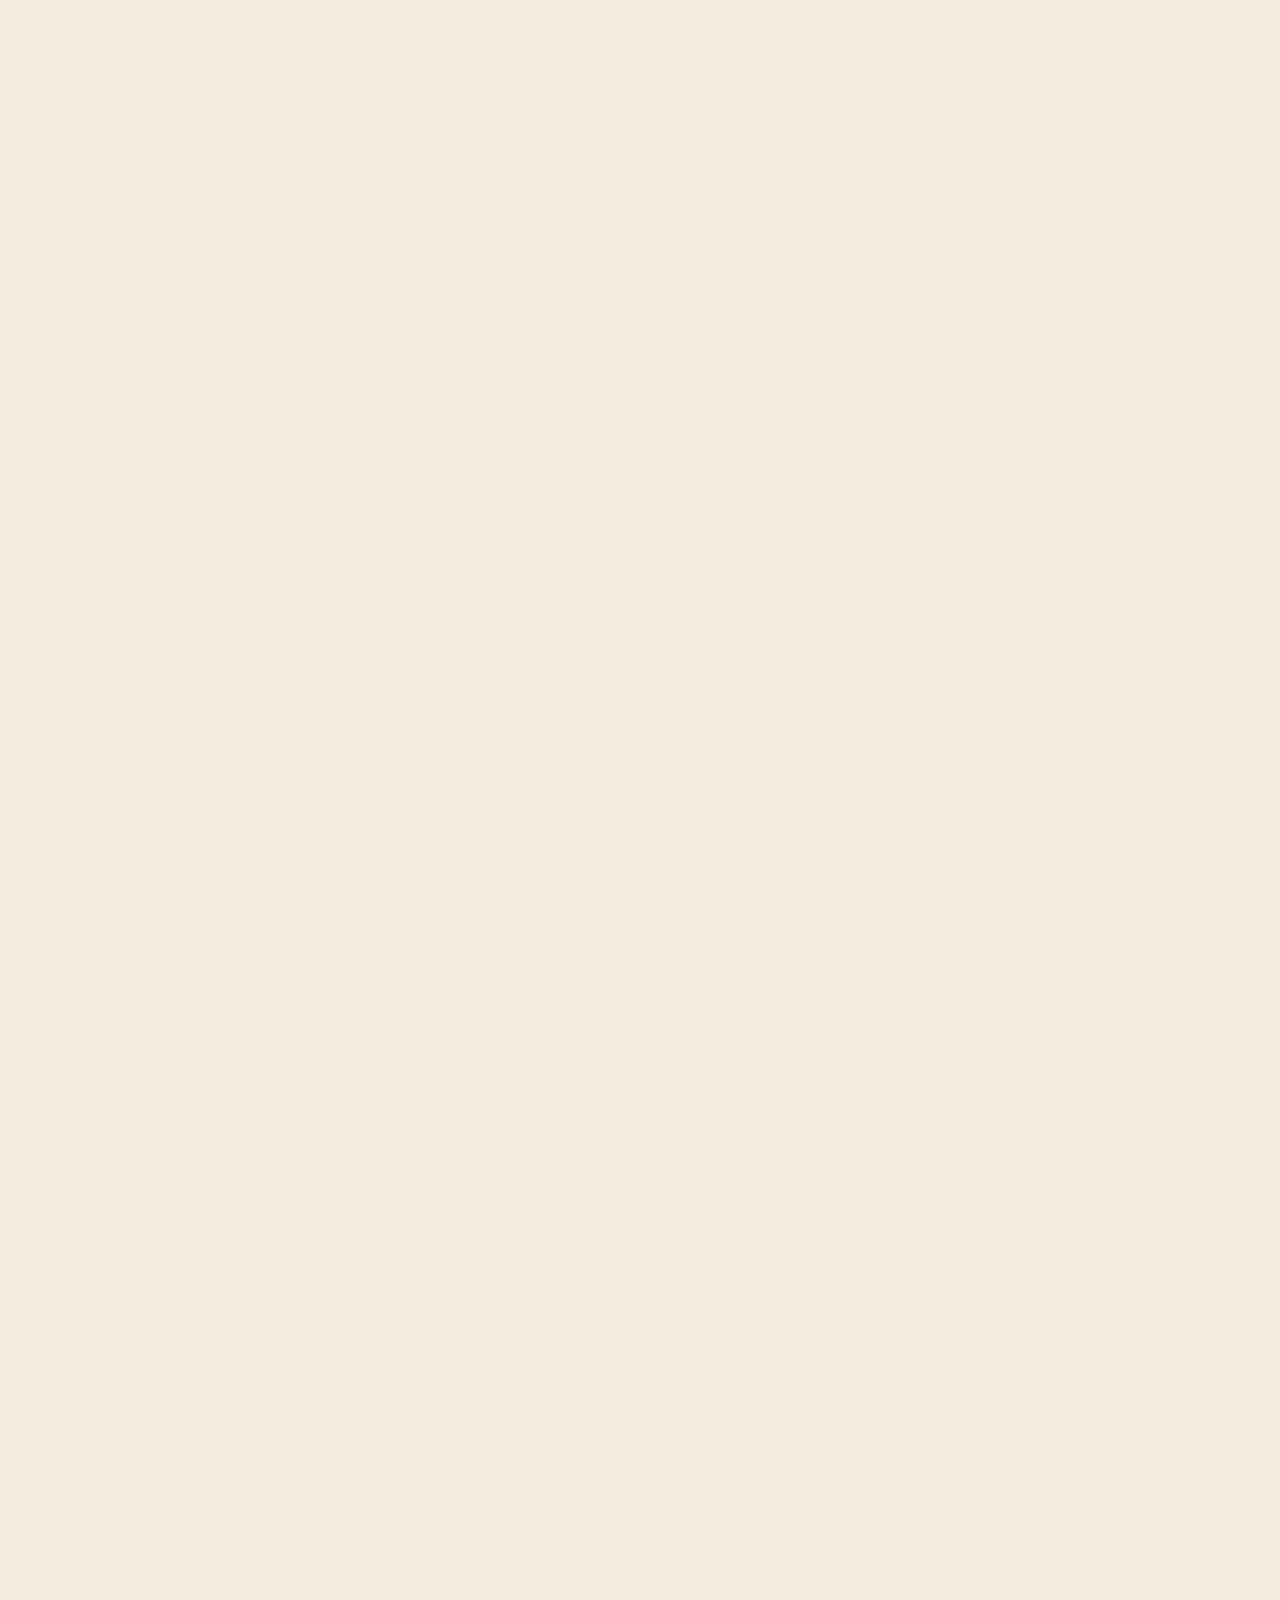
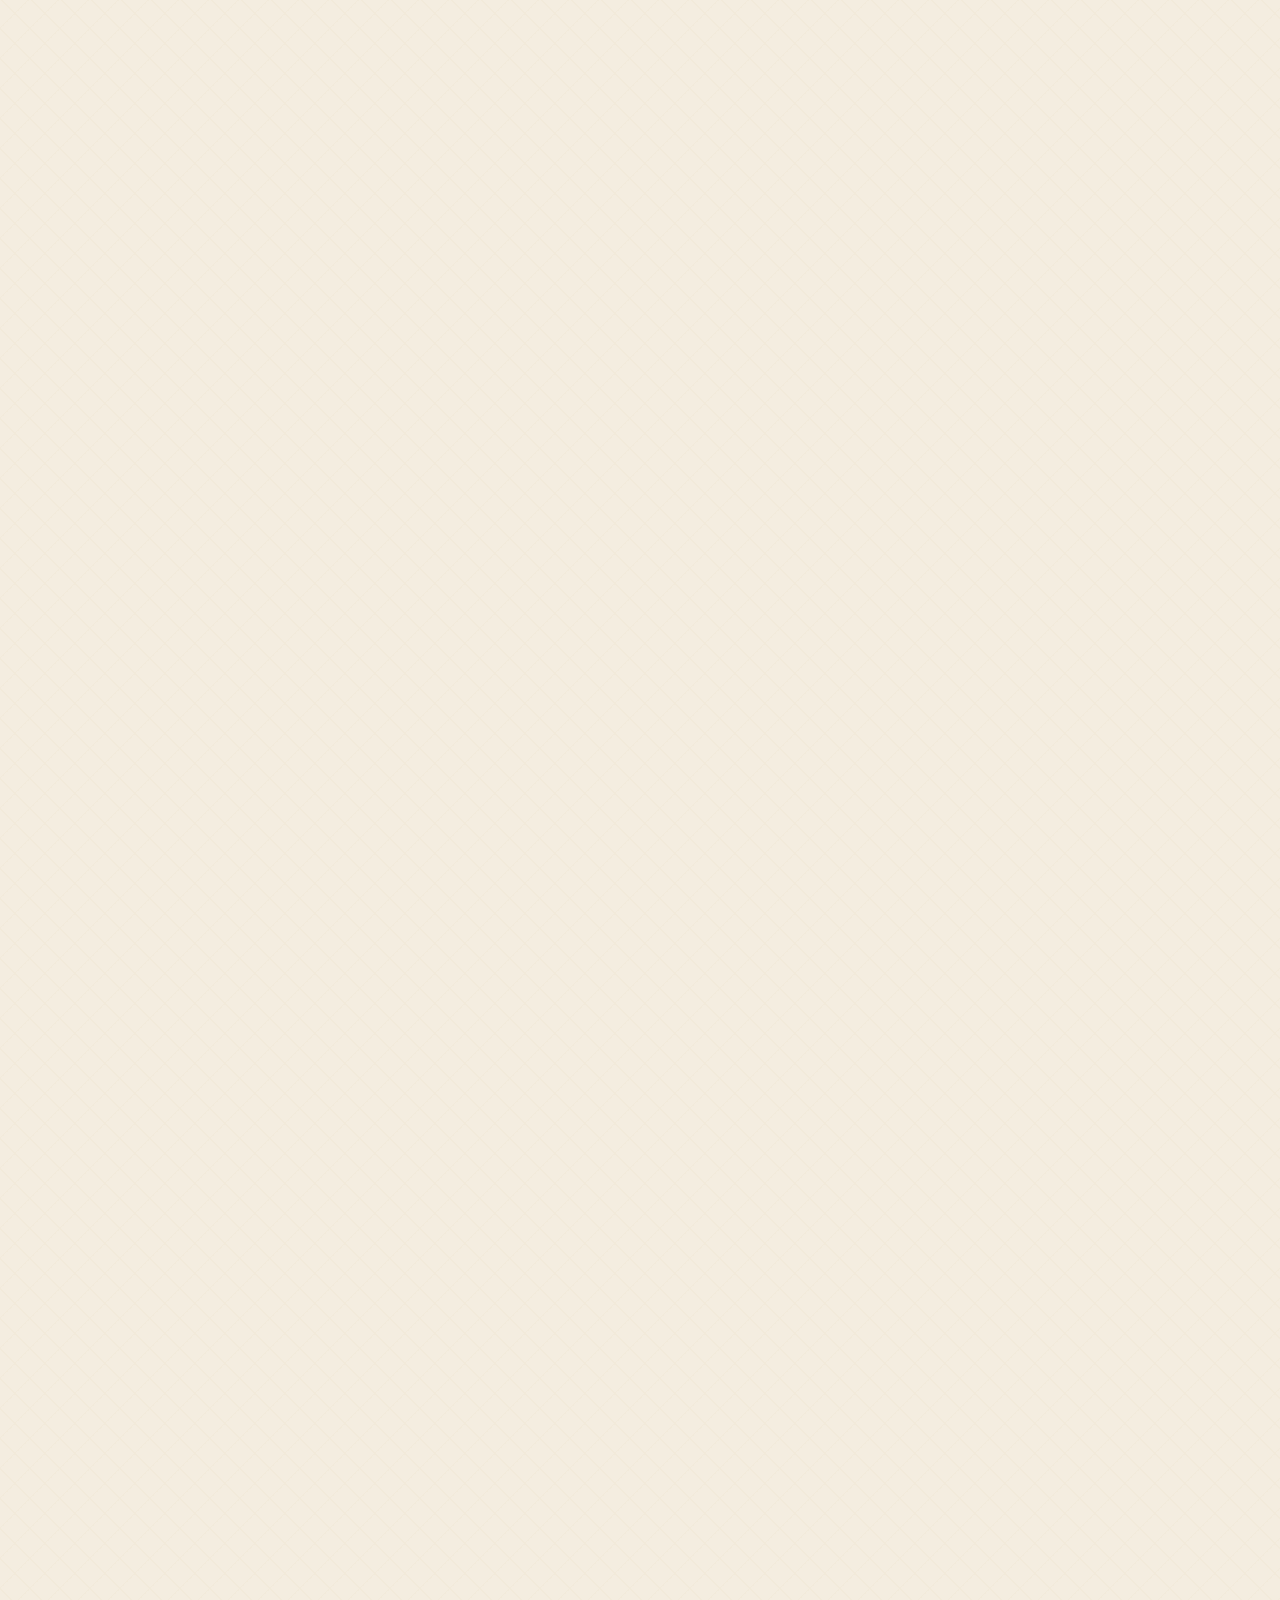
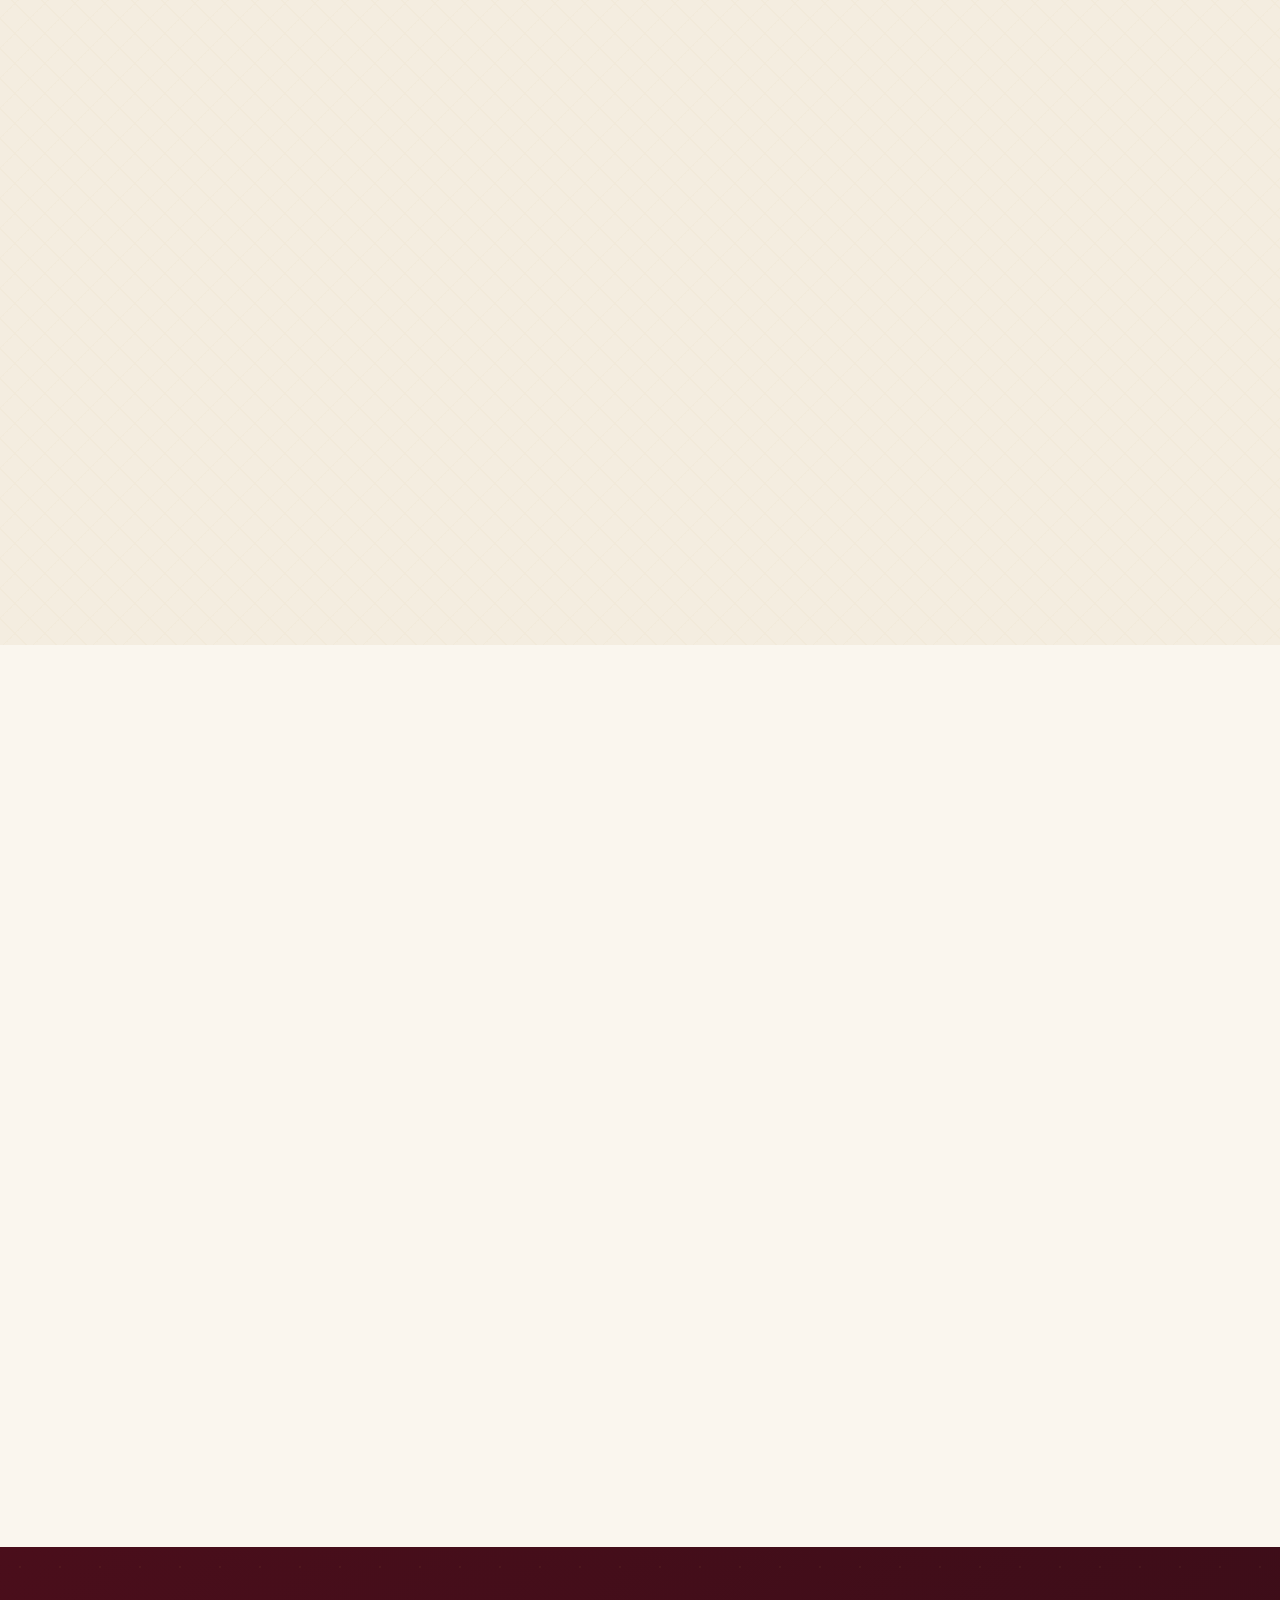
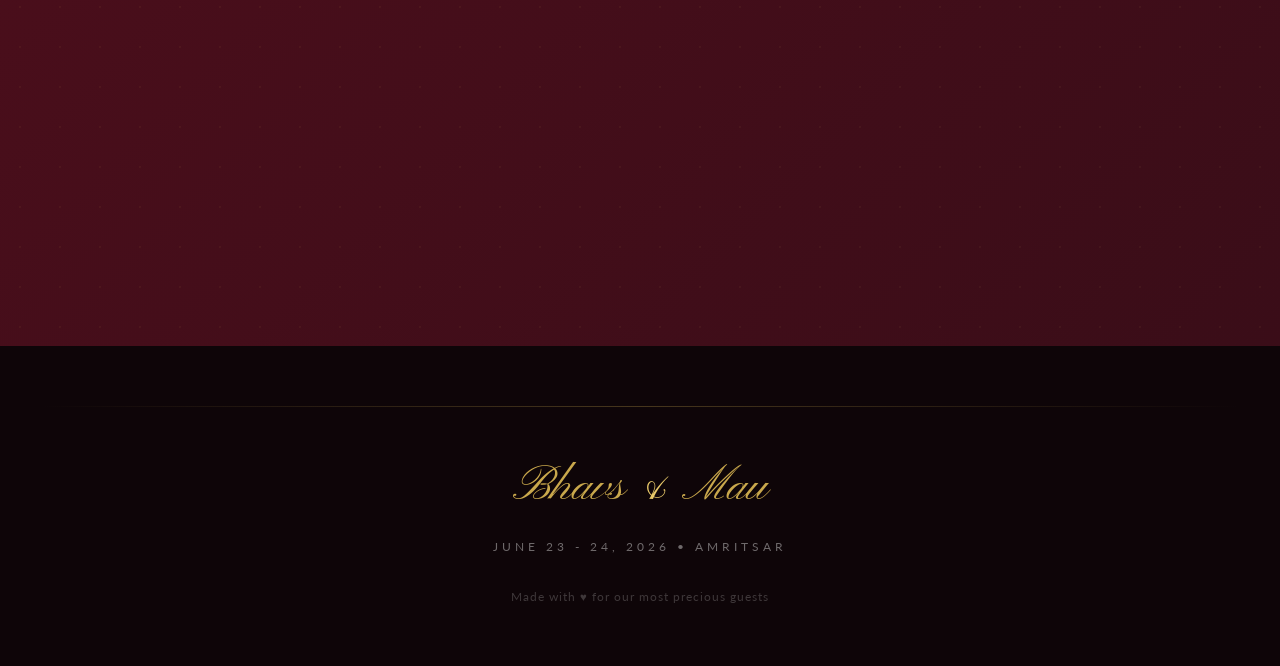
==== commit d6addabb: "description correction" ====
--- a/index.html
+++ b/index.html
@@ -4,7 +4,7 @@
     <meta charset="UTF-8">
     <meta name="viewport" content="width=device-width, initial-scale=1.0">
     <title>Bhavini & Anmol — June 2026 | Wedding Invitation</title>
-    <meta name="description" content="Join us in celebrating the wedding of Bhavini & Anmol on June 2324, 2026 at the Radisson Blu Hotel, Amritsar.">
+    <meta name="description" content="Join us in celebrating the wedding of Bhavini & Anmol on June 23-24, 2026 at the Radisson Blu Hotel, Amritsar.">
     <link rel="preconnect" href="https://fonts.googleapis.com">
     <link rel="preconnect" href="https://fonts.gstatic.com" crossorigin>
     <link href="https://fonts.googleapis.com/css2?family=Cormorant+Garamond:ital,wght@0,300;0,400;0,600;1,300;1,400&family=Lato:wght@300;400;700&family=Pinyon+Script&display=swap" rel="stylesheet">
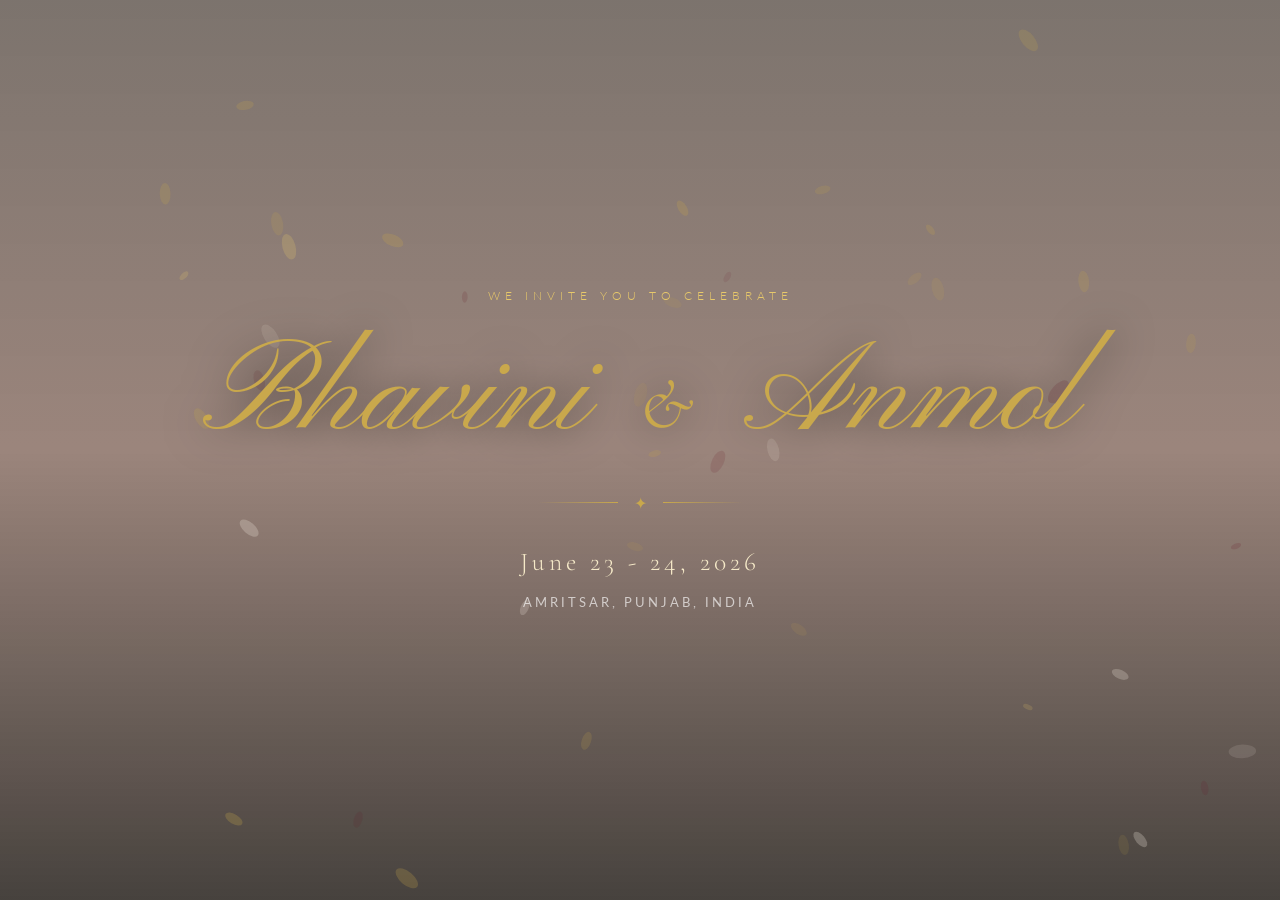
==== commit a4cc7a9e: "updated the three different pages, and minor changes as suggested by familiy" ====
--- a/index.html
+++ b/index.html
@@ -32,12 +32,12 @@
         <div class="hero-overlay"></div>
 
         <!-- Floating Decorative Elements -->
-        <div class="deco-ring deco-ring-1"></div>
+        <!-- <div class="deco-ring deco-ring-1"></div>
         <div class="deco-ring deco-ring-2"></div>
-        <div class="deco-ring deco-ring-3"></div>
+        <div class="deco-ring deco-ring-3"></div> -->
 
         <div class="hero-content">
-            <p class="hero-eyebrow scroll-reveal">Together with their families</p>
+            <p class="hero-eyebrow scroll-reveal">We invite you to celebrate</p>
             <h1 class="hero-names">
                 <span class="name-bride">Bhavini</span>
                 <span class="hero-amp">&amp;</span>
@@ -50,226 +50,8 @@
             </div>
             <p class="hero-date">June 23 - 24, 2026</p>
             <p class="hero-location">Amritsar, Punjab, India</p>
-            <a href="#events" class="hero-cta">
-                <span>Join Our Celebration</span>
-                <svg viewBox="0 0 24 24" fill="none" stroke="currentColor" stroke-width="1.5"><path d="M5 12h14M12 5l7 7-7 7"/></svg>
-            </a>
-        </div>
-
-        <div class="hero-scroll-indicator">
-            <span>Scroll</span>
-            <div class="scroll-line"></div>
         </div>
     </section>
-
-    <!-- Countdown Section -->
-    <section id="countdown" class="countdown-section">
-        <div class="countdown-container">
-            <p class="countdown-label">Counting down to the big day</p>
-            <div class="countdown-grid">
-                <div class="countdown-item">
-                    <span class="countdown-num" id="cd-days">—</span>
-                    <span class="countdown-unit">Days</span>
-                </div>
-                <div class="countdown-sep">:</div>
-                <div class="countdown-item">
-                    <span class="countdown-num" id="cd-hours">—</span>
-                    <span class="countdown-unit">Hours</span>
-                </div>
-                <div class="countdown-sep">:</div>
-                <div class="countdown-item">
-                    <span class="countdown-num" id="cd-mins">—</span>
-                    <span class="countdown-unit">Minutes</span>
-                </div>
-                <div class="countdown-sep">:</div>
-                <div class="countdown-item">
-                    <span class="countdown-num" id="cd-secs">—</span>
-                    <span class="countdown-unit">Seconds</span>
-                </div>
-            </div>
-        </div>
-    </section>
-
-    <!-- Our Story Section — commented out
-    <section id="story" class="story-section">
-        ...
-    </section>
-    -->
-
-    <!-- Photo Gallery Section -->
-    <section id="gallery" class="gallery-section">
-        <div class="section-header scroll-reveal">
-            <p class="section-eyebrow">Bhavs & Mau</p>
-            <h2 class="section-title">Our Moments</h2>
-            <div class="title-ornament">
-                <span class="ornament-line"></span>
-                <span class="ornament-diamond">◆</span>
-                <span class="ornament-line"></span>
-            </div>
-        </div>
-
-        <!-- Row 1 — scrolls left: photos 1–8 + duplicate -->
-        <div class="gallery-strip gallery-strip--left">
-            <div class="gallery-track" id="gallery-track-1">
-                <!-- set 1 -->
-                <div class="gallery-item"><img src="images/gallery/photo1.jpeg" alt="Bhavini and Anmol"></div>
-                <div class="gallery-item"><img src="images/gallery/photo2.jpeg" alt="Bhavini and Anmol"></div>
-                <div class="gallery-item"><img src="images/gallery/photo3.jpeg" alt="Bhavini and Anmol"></div>
-                <div class="gallery-item"><img src="images/gallery/photo4.jpeg" alt="Bhavini and Anmol"></div>
-                <div class="gallery-item"><img src="images/gallery/photo5.jpeg" alt="Bhavini and Anmol"></div>
-                <div class="gallery-item"><img src="images/gallery/photo6.jpeg" alt="Bhavini and Anmol"></div>
-                <div class="gallery-item"><img src="images/gallery/photo7.jpeg" alt="Bhavini and Anmol"></div>
-                <div class="gallery-item"><img src="images/gallery/photo8.jpeg" alt="Bhavini and Anmol"></div>
-                <!-- set 2 — duplicate for seamless loop -->
-                <div class="gallery-item"><img src="images/gallery/photo1.jpeg" alt="Bhavini and Anmol"></div>
-                <div class="gallery-item"><img src="images/gallery/photo2.jpeg" alt="Bhavini and Anmol"></div>
-                <div class="gallery-item"><img src="images/gallery/photo3.jpeg" alt="Bhavini and Anmol"></div>
-                <div class="gallery-item"><img src="images/gallery/photo4.jpeg" alt="Bhavini and Anmol"></div>
-                <div class="gallery-item"><img src="images/gallery/photo5.jpeg" alt="Bhavini and Anmol"></div>
-                <div class="gallery-item"><img src="images/gallery/photo6.jpeg" alt="Bhavini and Anmol"></div>
-                <div class="gallery-item"><img src="images/gallery/photo7.jpeg" alt="Bhavini and Anmol"></div>
-                <div class="gallery-item"><img src="images/gallery/photo8.jpeg" alt="Bhavini and Anmol"></div>
-            </div>
-        </div>
-
-        <!-- Row 2 — scrolls right: photos 15–9 reversed + duplicate -->
-        <div class="gallery-strip gallery-strip--right">
-            <div class="gallery-track" id="gallery-track-2">
-                <!-- set 1 -->
-                <div class="gallery-item"><img src="images/gallery/photo15.JPG" alt="Bhavini and Anmol"></div>
-                <div class="gallery-item"><img src="images/gallery/photo14.jpeg" alt="Bhavini and Anmol"></div>
-                <div class="gallery-item"><img src="images/gallery/photo13.jpeg" alt="Bhavini and Anmol"></div>
-                <div class="gallery-item"><img src="images/gallery/photo12.jpeg" alt="Bhavini and Anmol"></div>
-                <div class="gallery-item"><img src="images/gallery/photo11.jpeg" alt="Bhavini and Anmol"></div>
-                <div class="gallery-item"><img src="images/gallery/photo10.jpeg" alt="Bhavini and Anmol"></div>
-                <div class="gallery-item"><img src="images/gallery/photo9.jpeg" alt="Bhavini and Anmol"></div>
-                <!-- set 2 — duplicate for seamless loop -->
-                <div class="gallery-item"><img src="images/gallery/photo15.JPG" alt="Bhavini and Anmol"></div>
-                <div class="gallery-item"><img src="images/gallery/photo14.jpeg" alt="Bhavini and Anmol"></div>
-                <div class="gallery-item"><img src="images/gallery/photo13.jpeg" alt="Bhavini and Anmol"></div>
-                <div class="gallery-item"><img src="images/gallery/photo12.jpeg" alt="Bhavini and Anmol"></div>
-                <div class="gallery-item"><img src="images/gallery/photo11.jpeg" alt="Bhavini and Anmol"></div>
-                <div class="gallery-item"><img src="images/gallery/photo10.jpeg" alt="Bhavini and Anmol"></div>
-                <div class="gallery-item"><img src="images/gallery/photo9.jpeg" alt="Bhavini and Anmol"></div>
-            </div>
-        </div>
-    </section>
-
-    <!-- Events Section -->
-    <section id="events" class="events-section">
-        <div class="events-bg-pattern"></div>
-        <div class="section-header scroll-reveal">
-            <p class="section-eyebrow">Mark Your Calendars</p>
-            <h2 class="section-title">The Festivities</h2>
-            <div class="title-ornament">
-                <span class="ornament-line"></span>
-                <span class="ornament-diamond">◆</span>
-                <span class="ornament-line"></span>
-            </div>
-        </div>
-        <div class="invite-cards-grid">
-
-            <!-- Sangeet -->
-            <div class="invite-card scroll-reveal" style="--delay: 0s">
-                <div class="invite-card-inner">
-                    <img src="images/cards/Sangeet_v2.png" alt="Sangeet Invitation" class="invite-card-img">
-                    <div class="invite-card-overlay">
-                        <p class="invite-card-overlay-event">Sangeet</p>
-                        <p class="invite-card-overlay-detail">June 23 · 7:30 PM</p>
-                        <p class="invite-card-overlay-detail">Great Ballroom, Radisson Blu</p>
-                    </div>
-                </div>
-            </div>
-
-            <!-- Haldi -->
-            <div class="invite-card scroll-reveal" style="--delay: 0.15s">
-                <div class="invite-card-inner">
-                    <img src="images/cards/Haldi_v2.png" alt="Haldi Invitation" class="invite-card-img">
-                    <div class="invite-card-overlay">
-                        <p class="invite-card-overlay-event">Haldi</p>
-                        <p class="invite-card-overlay-detail">June 24 · 9:00 AM</p>
-                        <p class="invite-card-overlay-detail">Majha Hall, Radisson Blu</p>
-                    </div>
-                </div>
-            </div>
-
-            <!-- Shubh Vivah — Bride's card -->
-            <div class="invite-card scroll-reveal" style="--delay: 0.3s">
-                <div class="invite-card-inner">
-                    <img src="images/cards/shaadi_v2.png" alt="Shubh Vivah" class="invite-card-img">
-                    <div class="invite-card-overlay">
-                        <p class="invite-card-overlay-event">Shubh Vivah</p>
-                        <p class="invite-card-overlay-detail">June 24 · 5:30 PM</p>
-                        <p class="invite-card-overlay-detail">Hotel Radisson Blu, Amritsar</p>
-                    </div>
-                </div>
-            </div>
-
-        </div>
-    </section>
-
-    <!-- Venue Section -->
-    <section id="venue" class="venue-section">
-        <div class="section-header scroll-reveal">
-            <p class="section-eyebrow">Where to Find Us</p>
-            <h2 class="section-title">Venue</h2>
-            <div class="title-ornament">
-                <span class="ornament-line"></span>
-                <span class="ornament-diamond">◆</span>
-                <span class="ornament-line"></span>
-            </div>
-        </div>
-        <div class="venue-content scroll-reveal">
-            <div class="venue-card">
-                <div class="venue-card-icon">🏨</div>
-                <h3>Radisson Blu Hotel</h3>
-                <p class="venue-tagline">Amritsar, Punjab</p>
-                <p class="venue-desc">All ceremonies will be held at the Radisson Blu Hotel.</p>
-                <div class="venue-details">
-                    <div class="venue-detail">
-                        <svg viewBox="0 0 24 24" fill="none" stroke="currentColor" stroke-width="1.5" width="16"><path d="M12 2C8.13 2 5 5.13 5 9c0 5.25 7 13 7 13s7-7.75 7-13c0-3.87-3.13-7-7-7z"/><circle cx="12" cy="9" r="2.5"/></svg>
-                        Ajnala Road, 8th Mile Stone, Amritsar, Punjab 143001, India
-                    </div>
-                    <!-- <div class="venue-detail">
-                        <svg viewBox="0 0 24 24" fill="none" stroke="currentColor" stroke-width="1.5" width="16"><path d="M3 9l9-7 9 7v11a2 2 0 01-2 2H5a2 2 0 01-2-2z"/><polyline points="9 22 9 12 15 12 15 22"/></svg>
-                        
-                    </div> -->
-                </div>
-                <a href="https://maps.google.com/?q=Radisson+Blu+Hotel+Amritsar" target="_blank" class="venue-map-btn">
-                    <svg viewBox="0 0 24 24" fill="none" stroke="currentColor" stroke-width="1.5" width="16"><polygon points="3 11 22 2 13 21 11 13 3 11"/></svg>
-                    Get Directions
-                </a>
-            </div>
-        </div>
-    </section>
-
-    <!-- RSVP Section -->
-    <section id="rsvp" class="rsvp-section">
-        <div class="rsvp-bg-pattern"></div>
-        <div class="rsvp-content scroll-reveal">
-            <p class="section-eyebrow">We'd love to have you</p>
-            <h2 class="rsvp-title">Join Our Celebration <span style="font-style:normal;">🫶</span></h2>
-            <div class="title-ornament">
-                <span class="ornament-line ornament-line--light"></span>
-                <span class="ornament-diamond ornament-diamond--light">◆</span>
-                <span class="ornament-line ornament-line--light"></span>
-            </div>
-            <!-- <p class="rsvp-subtitle"></p>
-            <a href="#" class="rsvp-btn" id="rsvp-btn">
-                <span class="rsvp-btn-text">RSVP Now</span>
-                <span class="rsvp-btn-icon">✦</span>
-            </a> -->
-            <!-- <p class="rsvp-note">For questions, reach us at <a href="mailto:anmol.bhavini2026@gmail.com">anmol.bhavini2026@gmail.com</a></p> -->
-        </div>
-    </section>
-
-    <!-- Footer -->
-    <footer class="footer">
-        <div class="footer-logo">Bhavs <span class="footer-amp">&</span> Mau</div>
-        <p class="footer-date">June 23 - 24, 2026 • Amritsar</p>
-        <p class="footer-quote"></p>
-        <p class="footer-copy">Made with ♥ for our most precious guests</p>
-    </footer>
 
     <script src="script.js"></script>
 </body>
--- a/style.css
+++ b/style.css
@@ -26,7 +26,13 @@
 }
 
 /* ---------- Reset & Base ---------- */
-*, *::before, *::after { box-sizing: border-box; margin: 0; padding: 0; }
+*,
+*::before,
+*::after {
+    box-sizing: border-box;
+    margin: 0;
+    padding: 0;
+}
 
 html {
     scroll-behavior: smooth;
@@ -44,8 +50,10 @@
 /* ---------- Petals Canvas ---------- */
 #petals-canvas {
     position: fixed;
-    top: 0; left: 0;
-    width: 100%; height: 100%;
+    top: 0;
+    left: 0;
+    width: 100%;
+    height: 100%;
     pointer-events: none;
     z-index: 1;
     opacity: 0.6;
@@ -54,13 +62,29 @@
 /* ---------- Navbar ---------- */
 .navbar {
     position: fixed;
-    top: 0; left: 0; right: 0;
+    top: 0;
+    left: 0;
+    right: 0;
     z-index: 1000;
     display: flex;
     align-items: center;
     justify-content: space-between;
     padding: 20px 60px;
-    transition: all 0.4s var(--ease-smooth);
+    /* Hidden until user scrolls past hero */
+    opacity: 0;
+    transform: translateY(-100%);
+    pointer-events: none;
+    transition: opacity 0.5s var(--ease-smooth),
+        transform 0.5s var(--ease-smooth),
+        background 0.4s var(--ease-smooth),
+        padding 0.4s var(--ease-smooth),
+        box-shadow 0.4s var(--ease-smooth);
+}
+
+.navbar.nav-visible {
+    opacity: 1;
+    transform: translateY(0);
+    pointer-events: auto;
 }
 
 .navbar.scrolled {
@@ -68,7 +92,7 @@
     backdrop-filter: blur(20px);
     -webkit-backdrop-filter: blur(20px);
     padding: 14px 60px;
-    box-shadow: 0 4px 30px rgba(0,0,0,0.3);
+    box-shadow: 0 4px 30px rgba(0, 0, 0, 0.3);
 }
 
 .nav-logo {
@@ -96,7 +120,7 @@
     font-weight: 700;
     letter-spacing: 2.5px;
     text-transform: uppercase;
-    color: rgba(255,255,255,0.85);
+    color: rgba(255, 255, 255, 0.85);
     text-decoration: none;
     position: relative;
     transition: color 0.3s;
@@ -105,14 +129,21 @@
 .nav-link::after {
     content: '';
     position: absolute;
-    bottom: -4px; left: 0;
-    width: 0; height: 1px;
+    bottom: -4px;
+    left: 0;
+    width: 0;
+    height: 1px;
     background: var(--gold);
     transition: width 0.35s var(--ease-smooth);
 }
 
-.nav-link:hover { color: var(--gold-light); }
-.nav-link:hover::after { width: 100%; }
+.nav-link:hover {
+    color: var(--gold-light);
+}
+
+.nav-link:hover::after {
+    width: 100%;
+}
 
 .nav-rsvp {
     color: var(--gold) !important;
@@ -122,7 +153,10 @@
     transition: all 0.3s !important;
 }
 
-.nav-rsvp::after { display: none; }
+.nav-rsvp::after {
+    display: none;
+}
+
 .nav-rsvp:hover {
     background: var(--gold) !important;
     color: var(--burgundy-deep) !important;
@@ -140,7 +174,8 @@
 
 .hamburger span {
     display: block;
-    width: 24px; height: 2px;
+    width: 24px;
+    height: 2px;
     background: var(--gold);
     transition: all 0.3s;
 }
@@ -159,7 +194,7 @@
 .hero-parallax-bg {
     position: absolute;
     inset: -20%;
-    background: url('images/hero-bg.png') center center / cover no-repeat;
+    background: url('images/hero-bg-desktop.png') center center / cover no-repeat;
     will-change: transform;
     transition: transform 0.05s linear;
 }
@@ -167,12 +202,10 @@
 .hero-overlay {
     position: absolute;
     inset: 0;
-    background: linear-gradient(
-        to bottom,
-        rgba(20, 8, 4, 0.55) 0%,
-        rgba(60, 20, 10, 0.5) 50%,
-        rgba(10, 5, 2, 0.75) 100%
-    );
+    background: linear-gradient(to bottom,
+            rgba(20, 8, 4, 0.55) 0%,
+            rgba(60, 20, 10, 0.5) 50%,
+            rgba(10, 5, 2, 0.75) 100%);
 }
 
 /* Decorative floating rings */
@@ -185,29 +218,46 @@
 }
 
 .deco-ring-1 {
-    width: 500px; height: 500px;
-    top: 50%; left: 50%;
+    width: 500px;
+    height: 500px;
+    top: 50%;
+    left: 50%;
     transform: translate(-50%, -50%);
     animation-delay: 0s;
 }
+
 .deco-ring-2 {
-    width: 700px; height: 700px;
-    top: 50%; left: 50%;
+    width: 700px;
+    height: 700px;
+    top: 50%;
+    left: 50%;
     transform: translate(-50%, -50%);
     border-color: rgba(201, 168, 76, 0.15);
     animation-delay: 1s;
 }
+
 .deco-ring-3 {
-    width: 900px; height: 900px;
-    top: 50%; left: 50%;
+    width: 900px;
+    height: 900px;
+    top: 50%;
+    left: 50%;
     transform: translate(-50%, -50%);
     border-color: rgba(201, 168, 76, 0.08);
     animation-delay: 2s;
 }
 
 @keyframes ringPulse {
-    0%, 100% { opacity: 0.6; transform: translate(-50%, -50%) scale(1); }
-    50% { opacity: 1; transform: translate(-50%, -50%) scale(1.04); }
+
+    0%,
+    100% {
+        opacity: 0.6;
+        transform: translate(-50%, -50%) scale(1);
+    }
+
+    50% {
+        opacity: 1;
+        transform: translate(-50%, -50%) scale(1.04);
+    }
 }
 
 .hero-content {
@@ -237,13 +287,14 @@
     font-weight: 400;
     line-height: 1.05;
     color: var(--gold);
-    text-shadow: 0 2px 40px rgba(0,0,0,0.6);
+    text-shadow: 0 2px 40px rgba(0, 0, 0, 0.6);
     opacity: 0;
     transform: translateY(30px);
     animation: fadeUp 1s var(--ease-smooth) 0.5s forwards;
 }
 
-.name-groom, .name-bride {
+.name-groom,
+.name-bride {
     display: inline-block;
 }
 
@@ -267,12 +318,15 @@
 }
 
 .divider-line {
-    width: 80px; height: 1px;
+    width: 80px;
+    height: 1px;
     background: linear-gradient(to right, transparent, var(--gold));
 }
+
 .divider-line:last-child {
     background: linear-gradient(to left, transparent, var(--gold));
 }
+
 .divider-icon {
     color: var(--gold);
     font-size: 1rem;
@@ -280,7 +334,11 @@
     display: inline-block;
 }
 
-@keyframes spin { to { transform: rotate(360deg); } }
+@keyframes spin {
+    to {
+        transform: rotate(360deg);
+    }
+}
 
 .hero-date {
     font-family: var(--font-serif);
@@ -296,7 +354,7 @@
     font-size: 0.8rem;
     letter-spacing: 3px;
     text-transform: uppercase;
-    color: rgba(255,255,255,0.65);
+    color: rgba(255, 255, 255, 0.65);
     margin-top: 8px;
     opacity: 0;
     animation: fadeUp 1s var(--ease-smooth) 1.3s forwards;
@@ -334,40 +392,96 @@
     z-index: -1;
 }
 
-.hero-cta:hover { color: var(--burgundy-deep); }
-.hero-cta:hover::before { transform: translateX(0); }
-.hero-cta svg { width: 16px; transition: transform 0.3s; }
-.hero-cta:hover svg { transform: translateX(4px); }
+.hero-cta:hover {
+    color: var(--burgundy-deep);
+}
+
+.hero-cta:hover::before {
+    transform: translateX(0);
+}
+
+.hero-cta svg {
+    width: 16px;
+    transition: transform 0.3s;
+}
+
+.hero-cta:hover svg {
+    transform: translateX(4px);
+}
 
 .hero-scroll-indicator {
     position: absolute;
-    bottom: 40px; left: 50%;
+    bottom: 40px;
+    left: 50%;
     transform: translateX(-50%);
     z-index: 2;
     display: flex;
     flex-direction: column;
     align-items: center;
-    gap: 10px;
+    gap: 8px;
     opacity: 0;
     animation: fadeIn 1s ease 2s forwards;
 }
 
 .hero-scroll-indicator span {
-    font-size: 0.65rem;
+    font-size: 0.7rem;
     letter-spacing: 4px;
     text-transform: uppercase;
-    color: rgba(255,255,255,0.5);
+    color: rgba(255, 255, 255, 0.75);
+    font-weight: 400;
 }
 
 .scroll-line {
-    width: 1px; height: 50px;
-    background: linear-gradient(to bottom, var(--gold), transparent);
-    animation: scrollPulse 2s ease-in-out infinite;
+    width: 2px;
+    height: 64px;
+    background: linear-gradient(to bottom, var(--gold-light), rgba(201, 168, 76, 0.15));
+    animation: scrollPulse 1.8s ease-in-out infinite;
+    border-radius: 2px;
+}
+
+/* Downward chevron arrow below the line */
+.scroll-arrow {
+    width: 12px;
+    height: 12px;
+    border-right: 2px solid var(--gold);
+    border-bottom: 2px solid var(--gold);
+    transform: rotate(45deg);
+    animation: arrowBounce 1.8s ease-in-out infinite;
+    margin-top: -4px;
 }
 
 @keyframes scrollPulse {
-    0% { transform: scaleY(0); transform-origin: top; opacity: 1; }
-    100% { transform: scaleY(1); transform-origin: top; opacity: 0; }
+    0% {
+        transform: scaleY(0.15);
+        transform-origin: top;
+        opacity: 0.4;
+    }
+
+    50% {
+        transform: scaleY(1);
+        transform-origin: top;
+        opacity: 1;
+    }
+
+    100% {
+        transform: scaleY(0.15);
+        transform-origin: top;
+        opacity: 0.4;
+    }
+}
+
+@keyframes arrowBounce {
+
+    0%,
+    100% {
+        transform: rotate(45deg) translateY(0);
+        opacity: 0.5;
+    }
+
+    50% {
+        transform: rotate(45deg) translateY(5px);
+        opacity: 1;
+    }
 }
 
 /* ---------- Countdown ---------- */
@@ -383,12 +497,19 @@
 .countdown-section::after {
     content: '';
     position: absolute;
-    left: 0; right: 0;
+    left: 0;
+    right: 0;
     height: 3px;
     background: linear-gradient(to right, transparent, var(--gold), transparent);
 }
-.countdown-section::before { top: 0; }
-.countdown-section::after { bottom: 0; }
+
+.countdown-section::before {
+    top: 0;
+}
+
+.countdown-section::after {
+    bottom: 0;
+}
 
 .countdown-label {
     font-family: var(--font-serif);
@@ -429,7 +550,7 @@
     font-size: 0.65rem;
     letter-spacing: 4px;
     text-transform: uppercase;
-    color: rgba(255,255,255,0.5);
+    color: rgba(255, 255, 255, 0.5);
     margin-top: 6px;
 }
 
@@ -442,12 +563,26 @@
     animation: sepBlink 1.5s ease-in-out infinite;
 }
 
-@keyframes sepBlink { 0%, 100% { opacity: 0.4; } 50% { opacity: 0.1; } }
+@keyframes sepBlink {
+
+    0%,
+    100% {
+        opacity: 0.4;
+    }
+
+    50% {
+        opacity: 0.1;
+    }
+}
 
 /* ---------- Section Shared Styles ---------- */
 .section-header {
     text-align: center;
     margin-bottom: 60px;
+}
+
+.events-section .section-header {
+    padding: 0 40px;
 }
 
 .section-eyebrow {
@@ -477,19 +612,31 @@
 }
 
 .ornament-line {
-    width: 60px; height: 1px;
+    width: 60px;
+    height: 1px;
     background: linear-gradient(to right, transparent, var(--gold));
 }
+
 .ornament-line:last-child {
     background: linear-gradient(to left, transparent, var(--gold));
 }
+
 .ornament-diamond {
     color: var(--gold);
     font-size: 0.6rem;
 }
-.ornament-line--light { background: linear-gradient(to right, transparent, rgba(201,168,76,0.5)) !important; }
-.ornament-line--light:last-child { background: linear-gradient(to left, transparent, rgba(201,168,76,0.5)) !important; }
-.ornament-diamond--light { color: rgba(201,168,76,0.7); }
+
+.ornament-line--light {
+    background: linear-gradient(to right, transparent, rgba(201, 168, 76, 0.5)) !important;
+}
+
+.ornament-line--light:last-child {
+    background: linear-gradient(to left, transparent, rgba(201, 168, 76, 0.5)) !important;
+}
+
+.ornament-diamond--light {
+    color: rgba(201, 168, 76, 0.7);
+}
 
 /* ---------- Story Section ---------- */
 .story-section {
@@ -515,12 +662,19 @@
     position: relative;
 }
 
-.story-step:nth-child(odd) { flex-direction: row; }
-.story-step:nth-child(even) { flex-direction: row-reverse; text-align: right; }
+.story-step:nth-child(odd) {
+    flex-direction: row;
+}
+
+.story-step:nth-child(even) {
+    flex-direction: row-reverse;
+    text-align: right;
+}
 
 .story-icon {
     flex-shrink: 0;
-    width: 72px; height: 72px;
+    width: 72px;
+    height: 72px;
     background: var(--ivory);
     border: 2px solid var(--gold);
     border-radius: 50%;
@@ -528,13 +682,13 @@
     align-items: center;
     justify-content: center;
     font-size: 1.8rem;
-    box-shadow: 0 4px 20px rgba(201,168,76,0.2);
+    box-shadow: 0 4px 20px rgba(201, 168, 76, 0.2);
     transition: transform 0.4s var(--ease-bounce), box-shadow 0.4s;
 }
 
 .story-step:hover .story-icon {
     transform: scale(1.1) rotate(-5deg);
-    box-shadow: 0 8px 30px rgba(201,168,76,0.35);
+    box-shadow: 0 8px 30px rgba(201, 168, 76, 0.35);
 }
 
 .story-text h3 {
@@ -561,7 +715,7 @@
 
 /* ---------- Events Section ---------- */
 .events-section {
-    padding: 110px 40px;
+    padding: 110px 0;
     background: var(--ivory);
     position: relative;
     z-index: 2;
@@ -589,7 +743,7 @@
 
 .event-card {
     background: var(--white);
-    border: 1px solid rgba(201,168,76,0.2);
+    border: 1px solid rgba(201, 168, 76, 0.2);
     border-radius: 4px;
     padding: 40px 32px;
     text-align: center;
@@ -602,7 +756,9 @@
 .event-card::before {
     content: '';
     position: absolute;
-    top: 0; left: 0; right: 0;
+    top: 0;
+    left: 0;
+    right: 0;
     height: 3px;
     background: linear-gradient(to right, var(--gold), var(--gold-light));
     transform: scaleX(0);
@@ -613,20 +769,31 @@
 .event-card:hover {
     transform: translateY(-8px);
     box-shadow: 0 20px 50px rgba(107, 26, 42, 0.12);
-    border-color: rgba(201,168,76,0.4);
-}
-
-.event-card:hover::before { transform: scaleX(1); }
+    border-color: rgba(201, 168, 76, 0.4);
+}
+
+.event-card:hover::before {
+    transform: scaleX(1);
+}
 
 .event-card--featured {
     background: var(--burgundy-deep);
     border-color: var(--gold);
 }
+
 .event-card--featured h3,
 .event-card--featured .event-card-desc,
-.event-card--featured .event-card-time { color: rgba(255,255,255,0.85) !important; }
-.event-card--featured .event-card-date { color: var(--gold-light) !important; }
-.event-card--featured::before { background: linear-gradient(to right, var(--gold-light), var(--gold)); }
+.event-card--featured .event-card-time {
+    color: rgba(255, 255, 255, 0.85) !important;
+}
+
+.event-card--featured .event-card-date {
+    color: var(--gold-light) !important;
+}
+
+.event-card--featured::before {
+    background: linear-gradient(to right, var(--gold-light), var(--gold));
+}
 
 .event-card-icon {
     font-size: 2.5rem;
@@ -634,7 +801,10 @@
     display: block;
     transition: transform 0.4s var(--ease-bounce);
 }
-.event-card:hover .event-card-icon { transform: scale(1.2) rotate(10deg); }
+
+.event-card:hover .event-card-icon {
+    transform: scale(1.2) rotate(10deg);
+}
 
 .event-card-date {
     font-size: 0.72rem;
@@ -712,7 +882,7 @@
     text-transform: uppercase;
     color: var(--burgundy);
     background: var(--gold-pale);
-    border: 1px solid rgba(201,168,76,0.35);
+    border: 1px solid rgba(201, 168, 76, 0.35);
     padding: 4px 12px;
     border-radius: 20px;
 }
@@ -725,12 +895,12 @@
 
 .event-card-divider {
     height: 1px;
-    background: linear-gradient(to right, transparent, rgba(201,168,76,0.3), transparent);
+    background: linear-gradient(to right, transparent, rgba(201, 168, 76, 0.3), transparent);
     margin: 14px 0;
 }
 
 .event-card-divider--light {
-    background: linear-gradient(to right, transparent, rgba(255,255,255,0.18), transparent);
+    background: linear-gradient(to right, transparent, rgba(255, 255, 255, 0.18), transparent);
 }
 
 .event-detail-row {
@@ -744,7 +914,7 @@
 
 .event-detail-row--light .event-detail-label,
 .event-detail-row--light .event-detail-value {
-    color: rgba(255,255,255,0.75) !important;
+    color: rgba(255, 255, 255, 0.75) !important;
 }
 
 .event-detail-label {
@@ -773,7 +943,9 @@
     margin-top: 4px;
 }
 
-.event-card-host--light { color: rgba(201,168,76,0.8); }
+.event-card-host--light {
+    color: rgba(201, 168, 76, 0.8);
+}
 
 .event-card-host-names {
     font-family: var(--font-serif);
@@ -784,11 +956,13 @@
     margin-bottom: 6px;
 }
 
-.event-card-host-names--light { color: rgba(255,255,255,0.85); }
+.event-card-host-names--light {
+    color: rgba(255, 255, 255, 0.85);
+}
 
 .event-card-blessing {
     font-size: 0.8rem;
-    color: rgba(255,255,255,0.6);
+    color: rgba(255, 255, 255, 0.6);
     line-height: 1.6;
     margin-bottom: 3px;
     font-style: italic;
@@ -805,24 +979,43 @@
     background: linear-gradient(to right, #FF8F00, #FFD740);
 }
 
-.event-card--haldi .event-card-title { color: #5D3400; }
-.event-card--haldi .event-card-desc { color: #6B3D00; }
-.event-card--haldi .event-card-desc strong { color: #3E2000; }
+.event-card--haldi .event-card-title {
+    color: #5D3400;
+}
+
+.event-card--haldi .event-card-desc {
+    color: #6B3D00;
+}
+
+.event-card--haldi .event-card-desc strong {
+    color: #3E2000;
+}
 
 .event-card--haldi .event-card-badge {
-    background: rgba(255,255,255,0.35);
+    background: rgba(255, 255, 255, 0.35);
     border-color: rgba(180, 100, 0, 0.3);
     color: #5D3400;
 }
 
-.event-card--haldi .event-detail-label { color: #7A4500; }
-.event-card--haldi .event-detail-value { color: #3E2000; font-weight: 600; }
-.event-card--haldi .event-card-host { color: #7A4500; }
+.event-card--haldi .event-detail-label {
+    color: #7A4500;
+}
+
+.event-card--haldi .event-detail-value {
+    color: #3E2000;
+    font-weight: 600;
+}
+
+.event-card--haldi .event-card-host {
+    color: #7A4500;
+}
+
 .event-card--haldi .event-card-divider {
     background: linear-gradient(to right, transparent, rgba(120, 60, 0, 0.25), transparent);
 }
+
 .event-card--haldi .event-card-img-icon {
-    border-color: rgba(255,255,255,0.5);
+    border-color: rgba(255, 255, 255, 0.5);
     box-shadow: 0 4px 20px rgba(180, 100, 0, 0.35);
 }
 
@@ -836,7 +1029,7 @@
     background: var(--ivory);
     padding: 6px 14px;
     border-radius: 20px;
-    border: 1px solid rgba(201,168,76,0.2);
+    border: 1px solid rgba(201, 168, 76, 0.2);
 }
 
 /* ---------- Venue Section ---------- */
@@ -854,11 +1047,11 @@
 
 .venue-card {
     background: var(--white);
-    border: 1px solid rgba(201,168,76,0.25);
+    border: 1px solid rgba(201, 168, 76, 0.25);
     border-radius: 4px;
     padding: 52px 48px;
     text-align: center;
-    box-shadow: 0 10px 50px rgba(0,0,0,0.06);
+    box-shadow: 0 10px 50px rgba(0, 0, 0, 0.06);
     position: relative;
     overflow: hidden;
     transition: box-shadow 0.4s;
@@ -867,7 +1060,9 @@
 .venue-card::after {
     content: '';
     position: absolute;
-    bottom: 0; left: 0; right: 0;
+    bottom: 0;
+    left: 0;
+    right: 0;
     height: 3px;
     background: linear-gradient(to right, var(--gold), var(--gold-light), var(--gold));
 }
@@ -965,14 +1160,19 @@
 .rsvp-bg-pattern {
     position: absolute;
     inset: 0;
-    background-image: radial-gradient(circle, rgba(201,168,76,0.06) 1px, transparent 1px);
+    background-image: radial-gradient(circle, rgba(201, 168, 76, 0.06) 1px, transparent 1px);
     background-size: 40px 40px;
     pointer-events: none;
 }
 
-.rsvp-content { position: relative; z-index: 1; }
-
-.rsvp-section .section-eyebrow { color: var(--gold-light); }
+.rsvp-content {
+    position: relative;
+    z-index: 1;
+}
+
+.rsvp-section .section-eyebrow {
+    color: var(--gold-light);
+}
 
 .rsvp-title {
     font-family: var(--font-serif);
@@ -985,13 +1185,16 @@
 
 .rsvp-subtitle {
     font-size: 1rem;
-    color: rgba(255,255,255,0.65);
+    color: rgba(255, 255, 255, 0.65);
     max-width: 480px;
     margin: 28px auto 40px;
     line-height: 1.8;
 }
 
-.rsvp-subtitle strong { color: var(--gold-light); font-weight: 400; }
+.rsvp-subtitle strong {
+    color: var(--gold-light);
+    font-weight: 400;
+}
 
 .rsvp-btn {
     display: inline-flex;
@@ -1022,15 +1225,30 @@
     transition: transform 0.4s var(--ease-smooth);
 }
 
-.rsvp-btn:hover { box-shadow: 0 8px 30px rgba(201,168,76,0.4); }
-.rsvp-btn:hover::before { transform: scaleX(1); }
-.rsvp-btn-text, .rsvp-btn-icon { position: relative; z-index: 1; }
-.rsvp-btn-icon { font-size: 0.9rem; animation: spin 6s linear infinite; display: inline-block; }
+.rsvp-btn:hover {
+    box-shadow: 0 8px 30px rgba(201, 168, 76, 0.4);
+}
+
+.rsvp-btn:hover::before {
+    transform: scaleX(1);
+}
+
+.rsvp-btn-text,
+.rsvp-btn-icon {
+    position: relative;
+    z-index: 1;
+}
+
+.rsvp-btn-icon {
+    font-size: 0.9rem;
+    animation: spin 6s linear infinite;
+    display: inline-block;
+}
 
 .rsvp-note {
     margin-top: 28px;
     font-size: 0.85rem;
-    color: rgba(255,255,255,0.4);
+    color: rgba(255, 255, 255, 0.4);
 }
 
 .rsvp-note a {
@@ -1038,11 +1256,14 @@
     text-decoration: none;
     transition: color 0.3s;
 }
-.rsvp-note a:hover { color: var(--white); }
+
+.rsvp-note a:hover {
+    color: var(--white);
+}
 
 /* ---------- Footer ---------- */
 .footer {
-    background: #0E0508;
+    background: linear-gradient(135deg, var(--burgundy-deep) 0%, #3A0D18 100%);
     padding: 60px 40px;
     text-align: center;
     position: relative;
@@ -1053,7 +1274,7 @@
     content: '';
     display: block;
     height: 1px;
-    background: linear-gradient(to right, transparent, rgba(201,168,76,0.3), transparent);
+    background: linear-gradient(to right, transparent, rgba(201, 168, 76, 0.3), transparent);
     margin-bottom: 40px;
 }
 
@@ -1064,13 +1285,15 @@
     margin-bottom: 8px;
 }
 
-.footer-amp { color: var(--gold-light); }
+.footer-amp {
+    color: var(--gold-light);
+}
 
 .footer-date {
     font-size: 0.72rem;
     letter-spacing: 4px;
     text-transform: uppercase;
-    color: rgba(255,255,255,0.4);
+    color: rgba(255, 255, 255, 0.4);
     margin-bottom: 16px;
 }
 
@@ -1078,13 +1301,13 @@
     font-family: var(--font-serif);
     font-style: italic;
     font-size: 1.1rem;
-    color: rgba(255,255,255,0.25);
+    color: rgba(255, 255, 255, 0.4);
     margin-bottom: 30px;
 }
 
 .footer-copy {
     font-size: 0.72rem;
-    color: rgba(255,255,255,0.2);
+    color: rgba(255, 255, 255, 0.4);
     letter-spacing: 1px;
 }
 
@@ -1114,7 +1337,7 @@
     max-height: 92vh;
     object-fit: contain;
     border-radius: 8px;
-    box-shadow: 0 30px 100px rgba(0,0,0,0.7);
+    box-shadow: 0 30px 100px rgba(0, 0, 0, 0.7);
     transform: scale(0.92);
     transition: transform 0.4s var(--ease-bounce);
 }
@@ -1127,8 +1350,8 @@
     position: absolute;
     top: 24px;
     right: 28px;
-    background: rgba(255,255,255,0.1);
-    border: 1px solid rgba(255,255,255,0.2);
+    background: rgba(255, 255, 255, 0.1);
+    border: 1px solid rgba(255, 255, 255, 0.2);
     color: var(--white);
     width: 44px;
     height: 44px;
@@ -1143,15 +1366,15 @@
 }
 
 .lightbox-close:hover {
-    background: rgba(255,255,255,0.2);
+    background: rgba(255, 255, 255, 0.2);
     transform: rotate(90deg);
 }
 
 /* ---------- Invite Image Cards (Festivities) ---------- */
 .invite-cards-grid {
     display: grid;
-    grid-template-columns: 1fr;
-    gap: 32px;
+    grid-template-columns: repeat(3, 1fr);
+    gap: 24px;
     max-width: 1200px;
     margin: 0 auto;
     padding: 0 40px;
@@ -1161,14 +1384,18 @@
     position: relative;
     border-radius: 12px;
     overflow: hidden;
-    box-shadow: 0 16px 60px rgba(0,0,0,0.25);
+    box-shadow: 0 16px 60px rgba(0, 0, 0, 0.25);
     transition: transform 0.45s var(--ease-smooth), box-shadow 0.45s;
     cursor: pointer;
 }
 
+.invite-card:only-child {
+    grid-column: 2;
+}
+
 .invite-card:hover {
     transform: translateY(-8px);
-    box-shadow: 0 32px 80px rgba(0,0,0,0.35);
+    box-shadow: 0 32px 80px rgba(0, 0, 0, 0.35);
 }
 
 .invite-card-inner {
@@ -1193,12 +1420,10 @@
 .invite-card-overlay {
     position: absolute;
     inset: 0;
-    background: linear-gradient(
-        to top,
-        rgba(20, 5, 10, 0.85) 0%,
-        rgba(20, 5, 10, 0.2) 40%,
-        transparent 100%
-    );
+    background: linear-gradient(to top,
+            rgba(20, 5, 10, 0.85) 0%,
+            rgba(20, 5, 10, 0.2) 40%,
+            transparent 100%);
     display: flex;
     flex-direction: column;
     justify-content: flex-end;
@@ -1222,17 +1447,40 @@
 .invite-card-overlay-detail {
     font-size: 0.9rem;
     letter-spacing: 2px;
-    color: rgba(255,255,255,0.8);
+    color: rgba(255, 255, 255, 0.8);
     line-height: 1.8;
 }
 
 @media (max-width: 768px) {
     .invite-cards-grid {
-        padding: 0 20px;
-        gap: 20px;
-    }
-    .invite-card-overlay { padding: 24px; }
-    .invite-card-overlay-event { font-size: 2rem; }
+        grid-template-columns: 1fr;
+        gap: 24px;
+        padding: 0;
+        width: 100vw;
+        max-width: 100vw;
+        margin-left: -50vw;
+        left: 50%;
+        position: relative;
+    }
+
+    .invite-card {
+        border-radius: 0;
+    }
+    .invite-card:only-child {
+        grid-column: 1; /* Reset to first column on mobile to prevent stretching off-screen */
+    }
+
+    .invite-card-inner {
+        aspect-ratio: 9 / 16;
+    }
+
+    .invite-card-overlay {
+        padding: 24px;
+    }
+
+    .invite-card-overlay-event {
+        font-size: 2rem;
+    }
 }
 
 /* ---------- Gallery Section ---------- */
@@ -1254,20 +1502,16 @@
     overflow: hidden;
     margin-bottom: 18px;
     /* Fade edges for a premium look */
-    -webkit-mask-image: linear-gradient(
-        to right,
-        transparent 0%,
-        black 8%,
-        black 92%,
-        transparent 100%
-    );
-    mask-image: linear-gradient(
-        to right,
-        transparent 0%,
-        black 8%,
-        black 92%,
-        transparent 100%
-    );
+    -webkit-mask-image: linear-gradient(to right,
+            transparent 0%,
+            black 8%,
+            black 92%,
+            transparent 100%);
+    mask-image: linear-gradient(to right,
+            transparent 0%,
+            black 8%,
+            black 92%,
+            transparent 100%);
 }
 
 .gallery-track {
@@ -1292,13 +1536,23 @@
 }
 
 @keyframes scrollLeft {
-    0%   { transform: translateX(0); }
-    100% { transform: translateX(-50%); }
+    0% {
+        transform: translateX(0);
+    }
+
+    100% {
+        transform: translateX(-50%);
+    }
 }
 
 @keyframes scrollRight {
-    0%   { transform: translateX(-50%); }
-    100% { transform: translateX(0); }
+    0% {
+        transform: translateX(-50%);
+    }
+
+    100% {
+        transform: translateX(0);
+    }
 }
 
 .gallery-item {
@@ -1316,11 +1570,9 @@
     content: '';
     position: absolute;
     inset: 0;
-    background: linear-gradient(
-        to bottom,
-        transparent 60%,
-        rgba(74, 14, 27, 0.35) 100%
-    );
+    background: linear-gradient(to bottom,
+            transparent 60%,
+            rgba(74, 14, 27, 0.35) 100%);
     opacity: 0;
     transition: opacity 0.4s;
 }
@@ -1331,7 +1583,9 @@
     box-shadow: 0 12px 40px rgba(201, 168, 76, 0.25);
 }
 
-.gallery-item:hover::after { opacity: 1; }
+.gallery-item:hover::after {
+    opacity: 1;
+}
 
 .gallery-item img {
     width: 100%;
@@ -1341,7 +1595,9 @@
     transition: transform 0.6s var(--ease-smooth);
 }
 
-.gallery-item:hover img { transform: scale(1.08); }
+.gallery-item:hover img {
+    transform: scale(1.08);
+}
 
 /* ---------- Scroll Reveal Animations ---------- */
 .scroll-reveal,
@@ -1351,9 +1607,17 @@
     transition: opacity 0.8s var(--ease-smooth), transform 0.8s var(--ease-smooth);
 }
 
-.scroll-reveal { transform: translateY(40px); }
-.scroll-reveal-left { transform: translateX(-50px); }
-.scroll-reveal-right { transform: translateX(50px); }
+.scroll-reveal {
+    transform: translateY(40px);
+}
+
+.scroll-reveal-left {
+    transform: translateX(-50px);
+}
+
+.scroll-reveal-right {
+    transform: translateX(50px);
+}
 
 .scroll-reveal.visible,
 .scroll-reveal-left.visible,
@@ -1364,34 +1628,90 @@
 
 /* ---------- Keyframe Animations ---------- */
 @keyframes fadeUp {
-    from { opacity: 0; transform: translateY(30px); }
-    to { opacity: 1; transform: translateY(0); }
+    from {
+        opacity: 0;
+        transform: translateY(30px);
+    }
+
+    to {
+        opacity: 1;
+        transform: translateY(0);
+    }
 }
 
 @keyframes fadeIn {
-    from { opacity: 0; }
-    to { opacity: 1; }
+    from {
+        opacity: 0;
+    }
+
+    to {
+        opacity: 1;
+    }
 }
 
 /* ---------- Responsive ---------- */
 @media (max-width: 768px) {
-    .navbar { padding: 18px 24px; }
-    .navbar.scrolled { padding: 12px 24px; }
-    .nav-links { display: none; }
-    .hamburger { display: flex; }
-
-    .hero-names { font-size: clamp(3rem, 14vw, 5.5rem); }
-    .hero-amp { padding: 0 10px; }
-    .deco-ring-1 { width: 300px; height: 300px; }
-    .deco-ring-2 { width: 420px; height: 420px; }
-    .deco-ring-3 { display: none; }
-
-    .story-step:nth-child(even) { flex-direction: row; text-align: left; }
-    .events-grid { grid-template-columns: 1fr; }
-    .venue-card { padding: 36px 28px; }
+    .navbar {
+        padding: 18px 24px;
+    }
+
+    .navbar.nav-visible {
+        opacity: 1;
+        transform: translateY(0);
+        pointer-events: auto;
+    }
+
+    .navbar.scrolled {
+        padding: 12px 24px;
+    }
+
+    .nav-links {
+        display: none;
+    }
+
+    .hamburger {
+        display: flex;
+    }
+
+    .hero-names {
+        font-size: clamp(3rem, 14vw, 5.5rem);
+    }
+
+    .hero-amp {
+        padding: 0 10px;
+    }
+
+    .deco-ring-1 {
+        width: 300px;
+        height: 300px;
+    }
+
+    .deco-ring-2 {
+        width: 420px;
+        height: 420px;
+    }
+
+    .deco-ring-3 {
+        display: none;
+    }
+
+    .story-step:nth-child(even) {
+        flex-direction: row;
+        text-align: left;
+    }
+
+    .events-grid {
+        grid-template-columns: 1fr;
+    }
+
+    .venue-card {
+        padding: 36px 28px;
+    }
 
     .story-section,
     .events-section,
     .venue-section,
-    .rsvp-section { padding: 80px 24px; }
+    .rsvp-section {
+        padding: 80px 24px;
+    }
 }
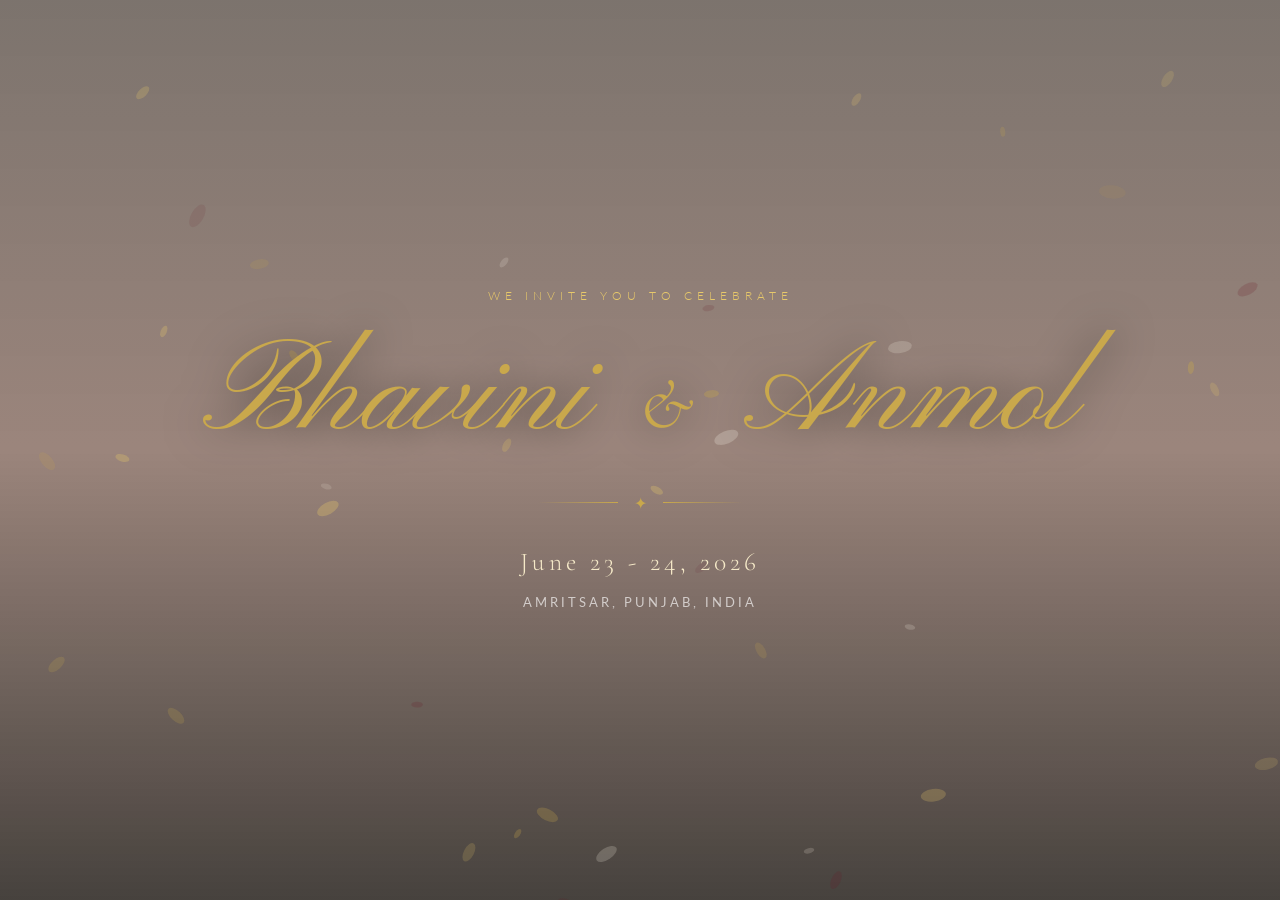
==== commit aa8d629f: "fix javascript date parsing for cross-browser countdown compatibility" ====
--- a/index.html
+++ b/index.html
@@ -53,6 +53,6 @@
         </div>
     </section>
 
-    <script src="script.js"></script>
+    <script src="script.js?v=2"></script>
 </body>
 </html>
--- a/style.css
+++ b/style.css
@@ -1306,9 +1306,10 @@
 }
 
 .footer-copy {
-    font-size: 0.72rem;
+    font-family: var(--font-serif);
+    font-size: 1.1rem;
     color: rgba(255, 255, 255, 0.4);
-    letter-spacing: 1px;
+    margin-bottom: 30px;
 }
 
 /* ---------- Lightbox ---------- */
